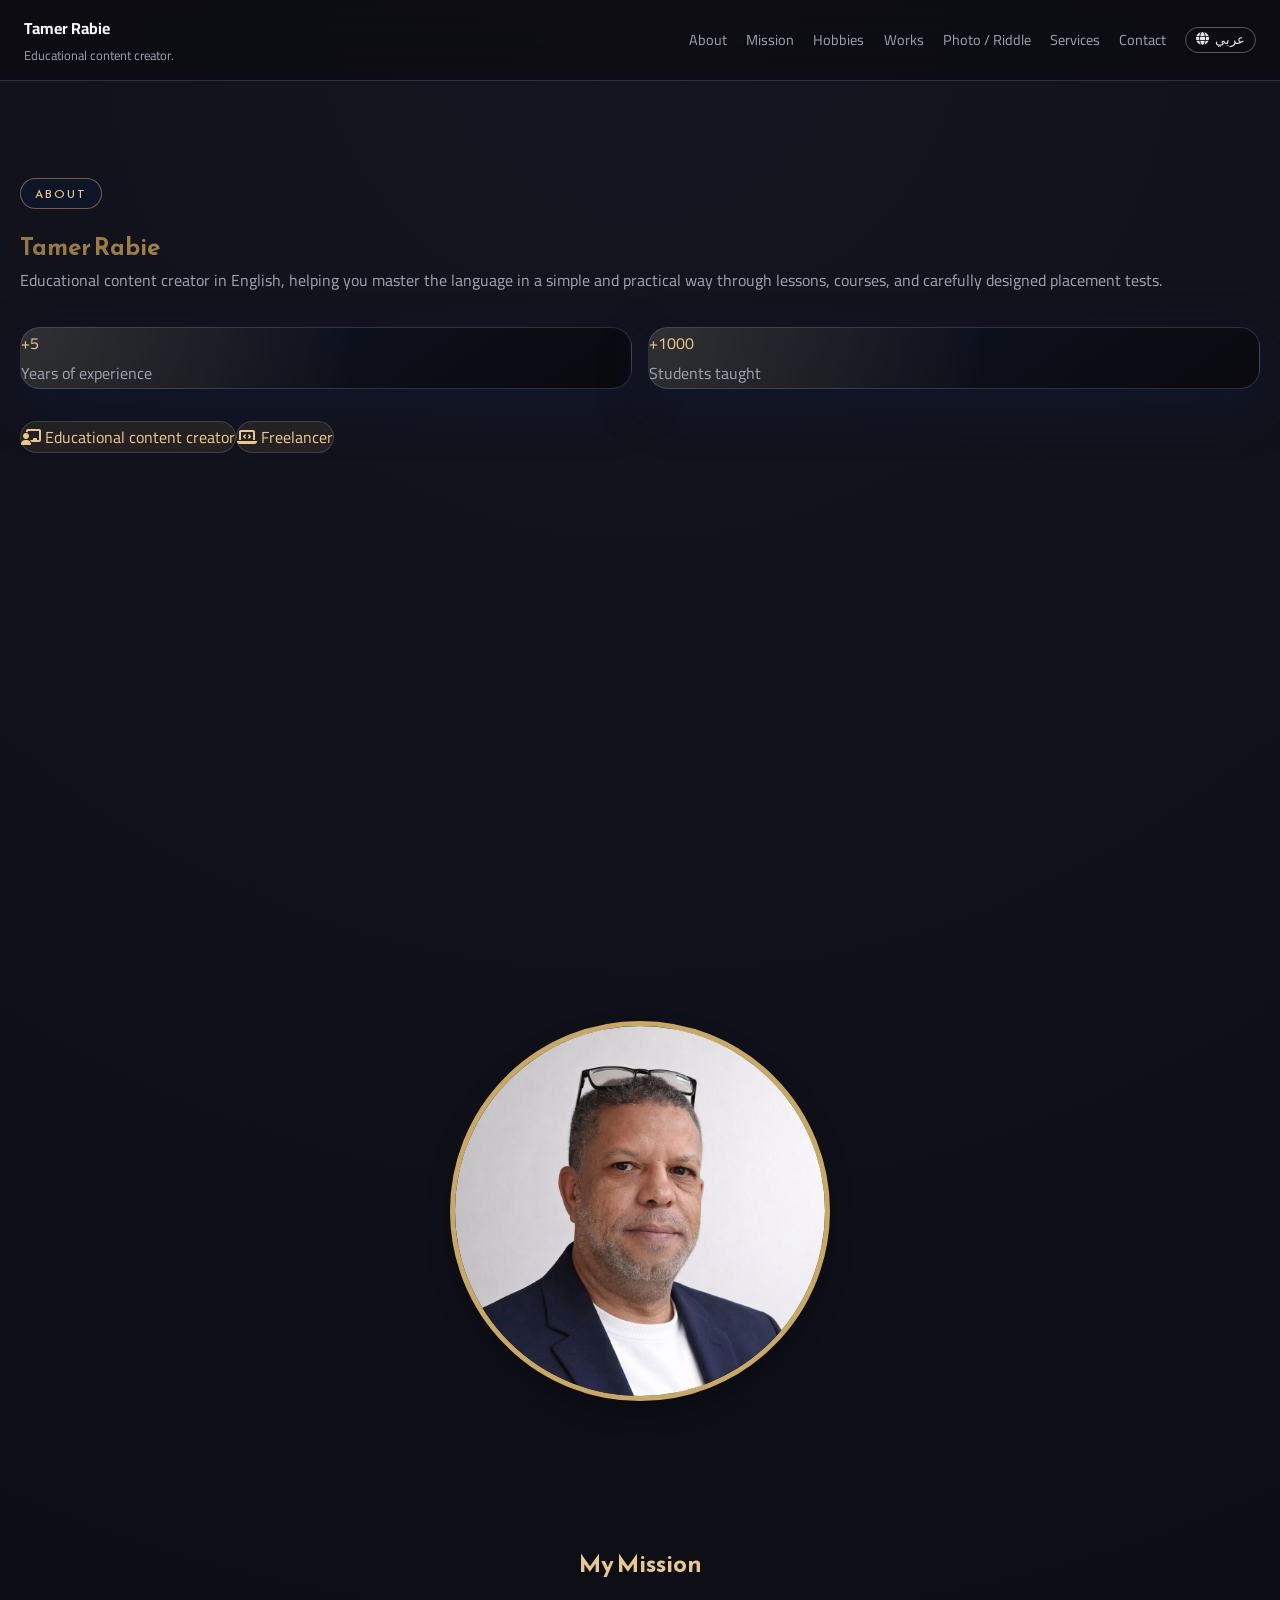
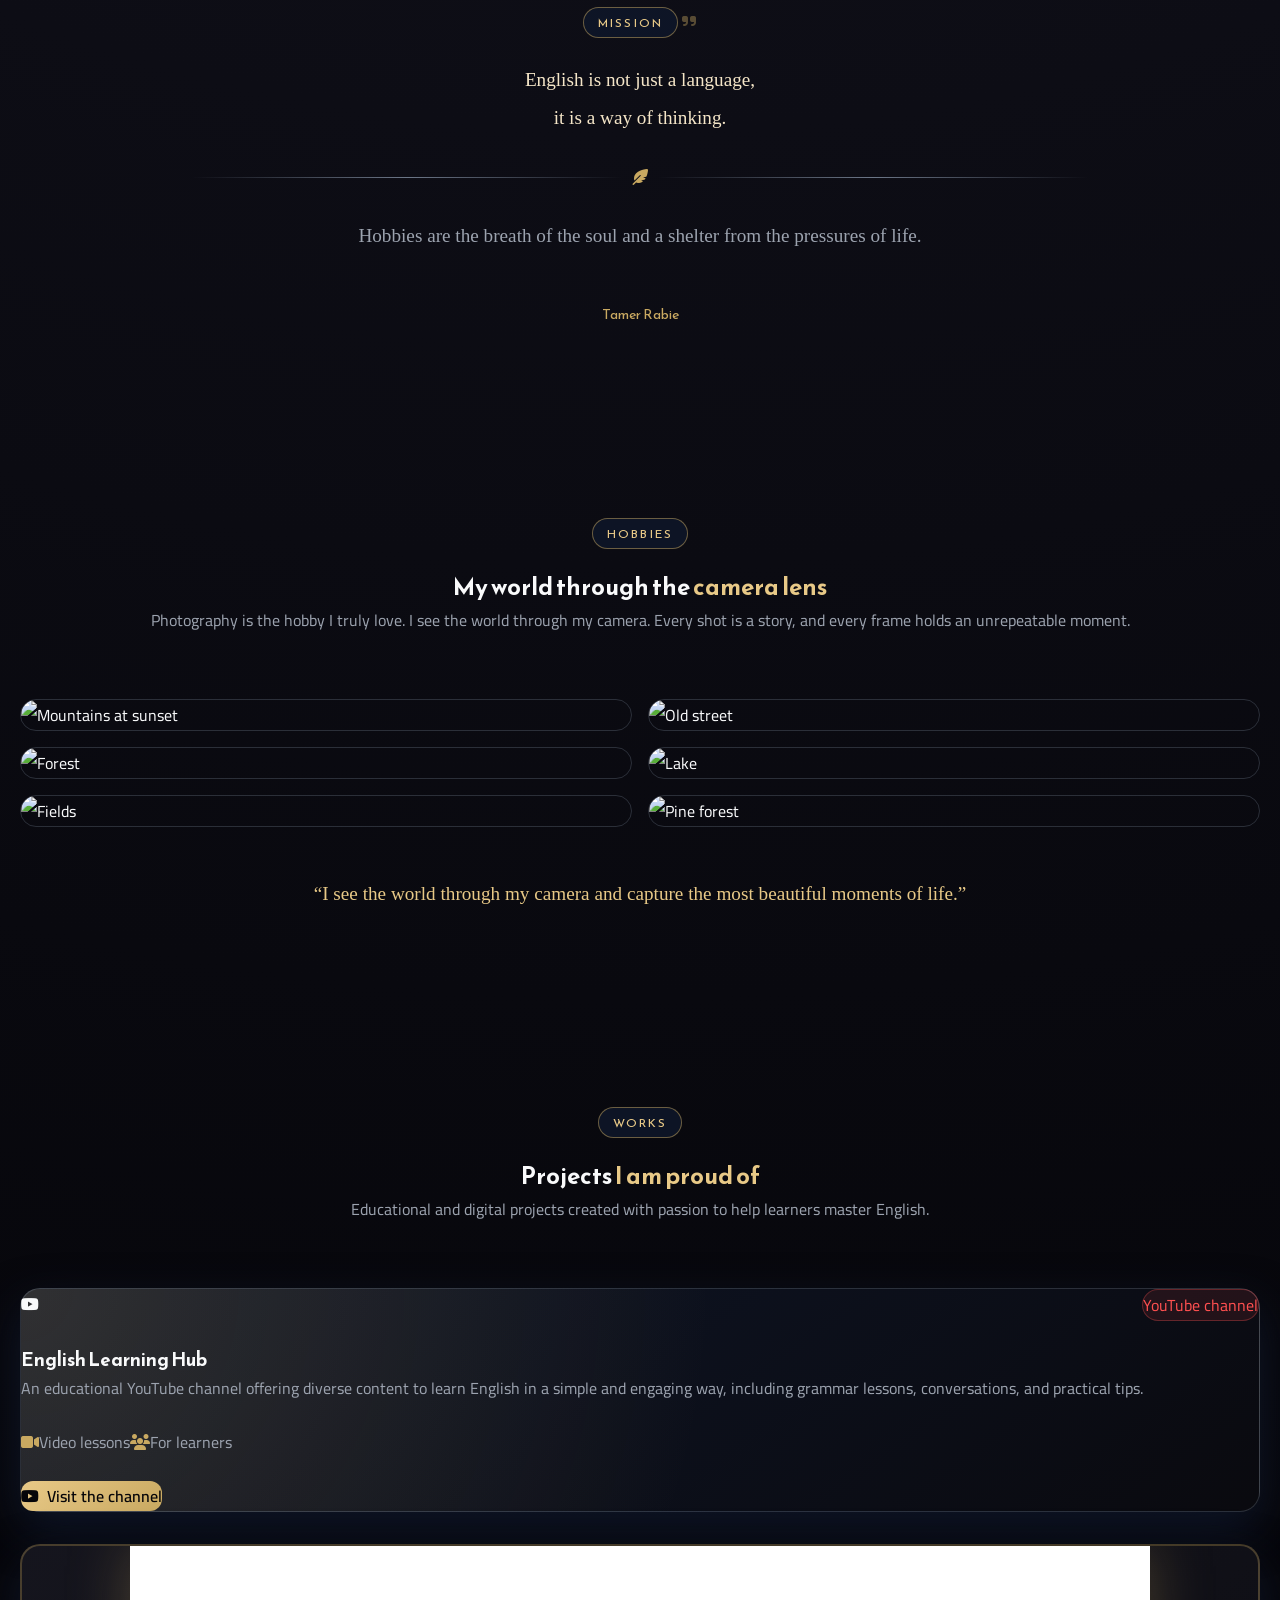
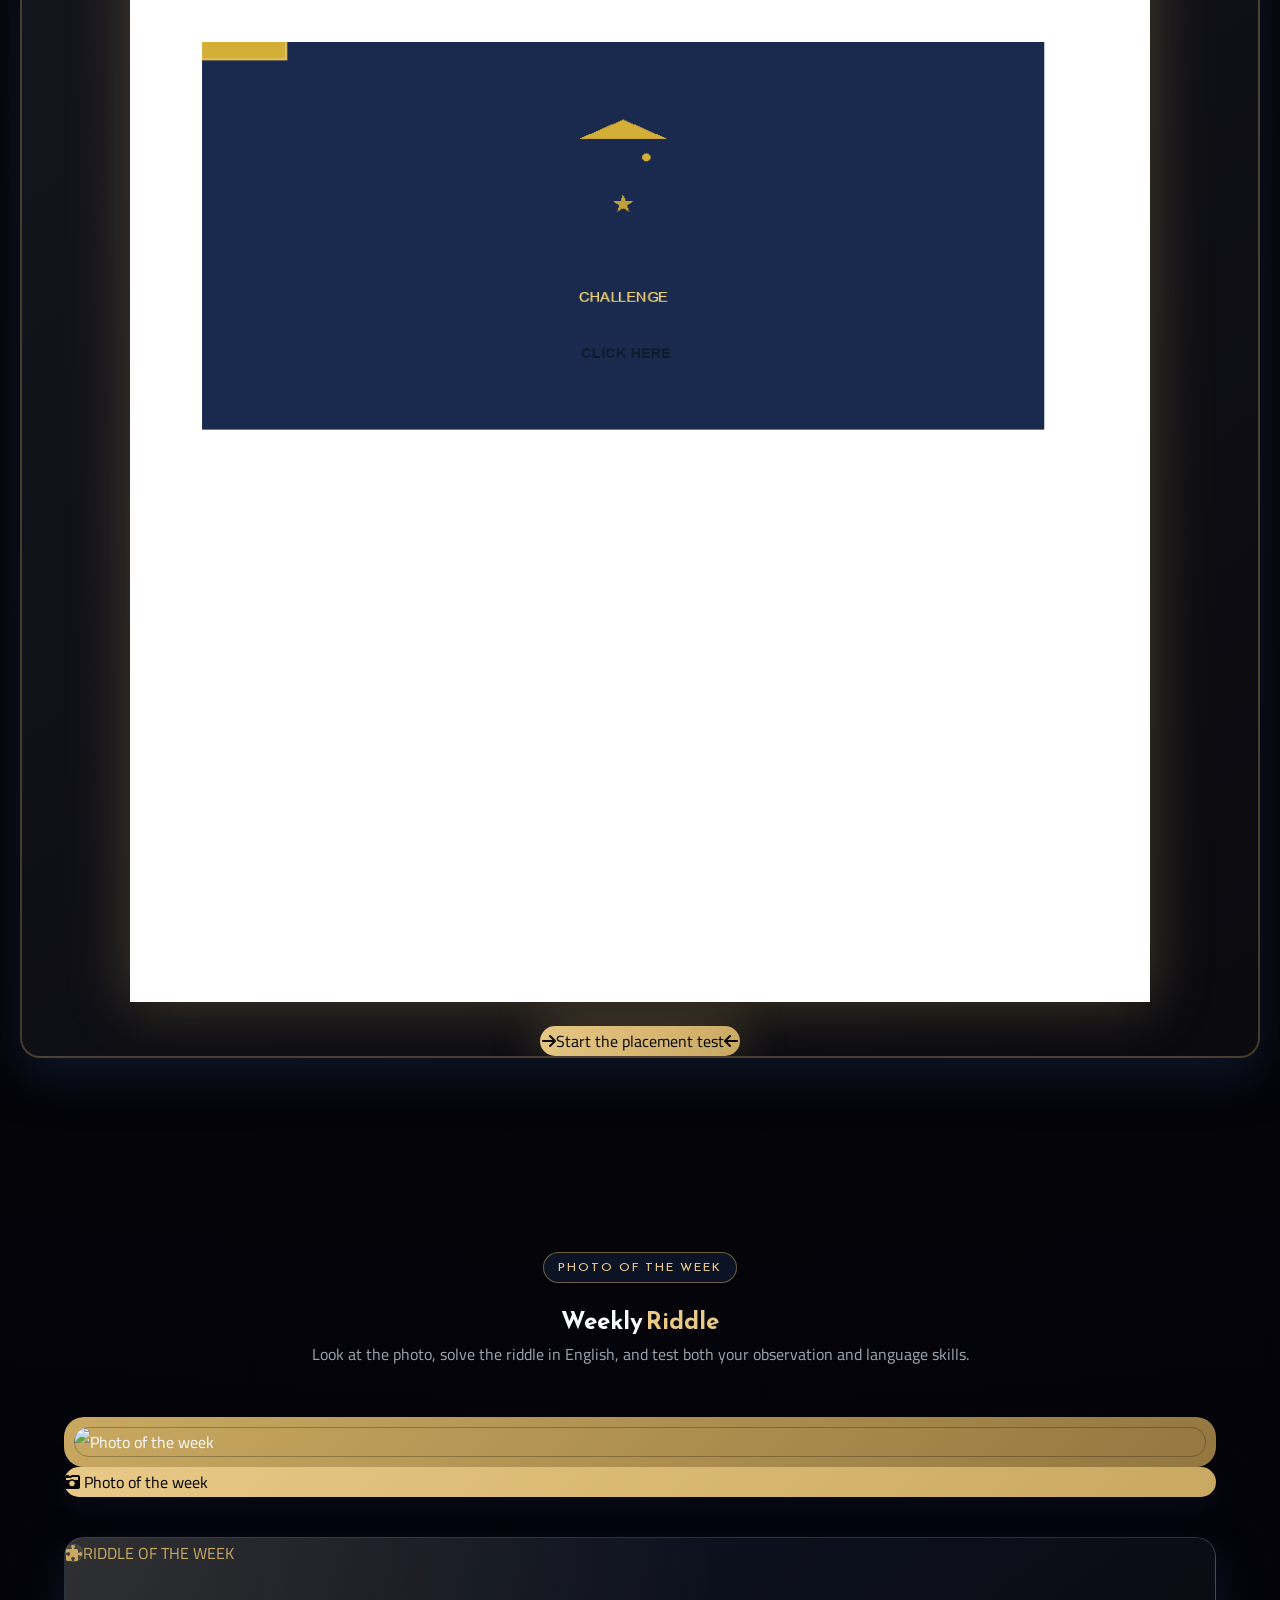
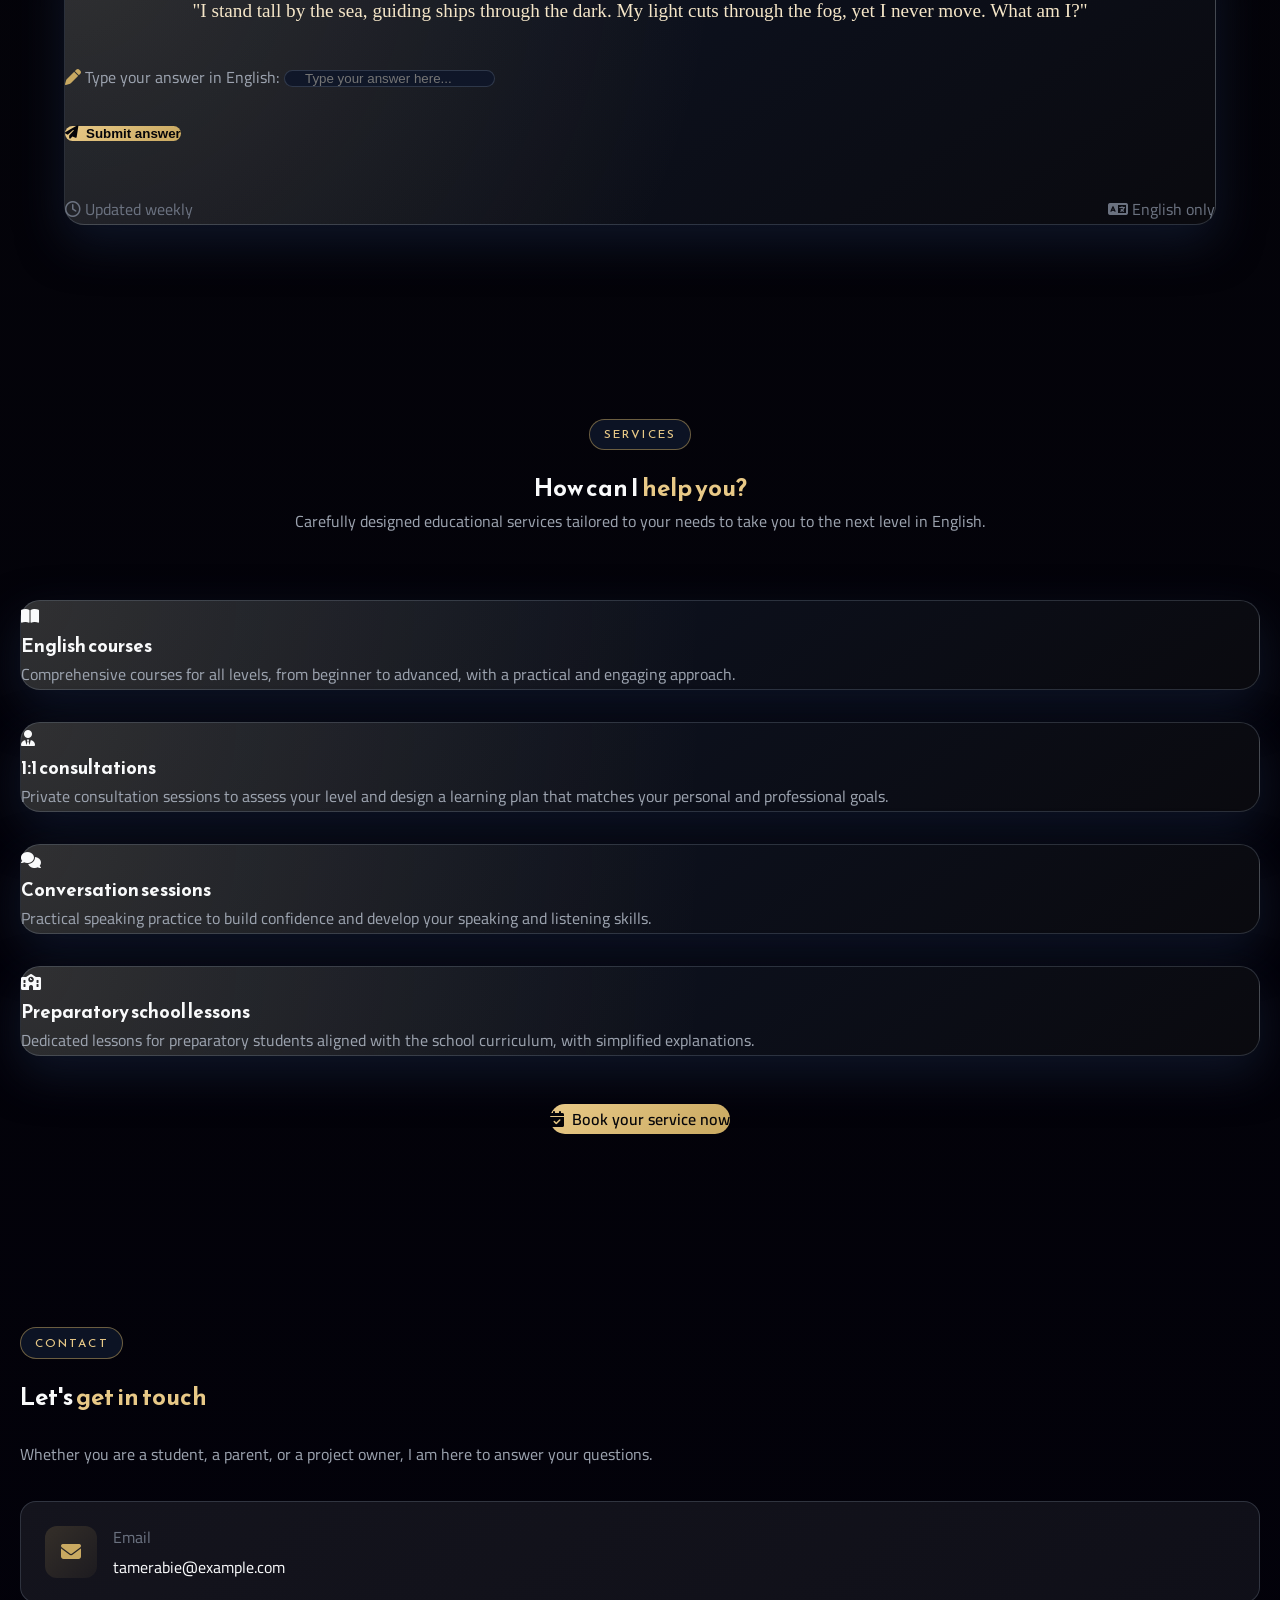
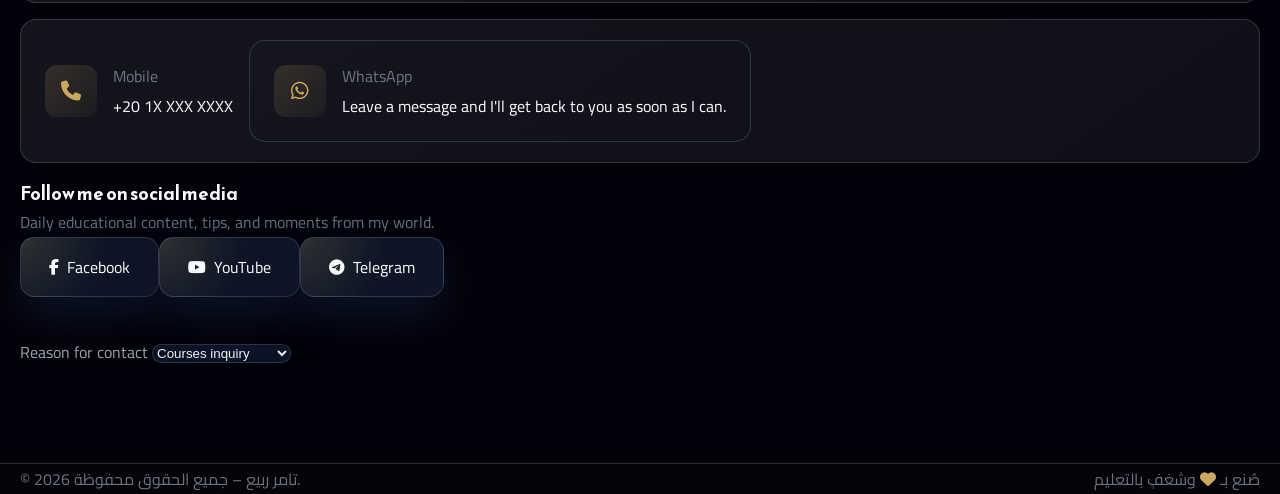
==== index-en.html @ bad3a2bf "Update index-en.html" ====
<!DOCTYPE html>
<html lang="en">
<head>
  <meta charset="UTF-8" />
  <title>Tamer Rabie | Educational Content Creator</title>
  <meta name="viewport" content="width=device-width, initial-scale=1.0" />
  <meta name="description" content="Tamer Rabie – educational content creator in English, offering simplified lessons, courses, and consultations to help you master the language.">
  <link rel="stylesheet" href="https://fonts.googleapis.com/css2?family=Cairo:wght@400;600;700&family=Reem+Kufi:wght@600;700&display=swap">
  <link rel="stylesheet" href="style.css" />
  <link rel="stylesheet" href="https://cdnjs.cloudflare.com/ajax/libs/font-awesome/6.5.1/css/all.min.css" />
</head>
<body>
  <!-- Header -->
  <header class="site-header glass">
    <a href="#home" class="logo-wrap">
      <div>
        <div class="logo-text-main">Tamer Rabie</div>
        <div class="logo-text-sub">Educational content creator.</div>
      </div>
    </a>

    <nav class="desktop-nav">
      <a href="#about" class="nav-link">About</a>
      <a href="#mission" class="nav-link">Mission</a>
      <a href="#hobbies" class="nav-link">Hobbies</a>
      <a href="#works" class="nav-link">Works</a>
      <a href="#photo-day" class="nav-link">Photo / Riddle</a>
      <a href="#services" class="nav-link">Services</a>
      <a href="#contact" class="nav-link">Contact</a>
      <button class="lang-btn" onclick="window.location.href='index.html'">
        <i class="fa-solid fa-globe"></i>
        عربي
      </button>
    </nav>

    <!-- Mobile menu button -->
    <button id="menu-btn" class="hamburger" aria-label="Open menu">
      <i class="fa-solid fa-bars"></i>
    </button>
  </header>

  <!-- Mobile menu (English) -->
  <div id="mobile-menu" class="mobile-menu-backdrop">
    <div class="mobile-menu-header">
      <a href="#home" class="logo-wrap">
        <div>
          <div class="logo-text-main">Tamer Rabie</div>
          <div class="logo-text-sub">Educational content creator.</div>
        </div>
      </a>
      <button id="close-btn" class="hamburger" aria-label="Close menu">
        <i class="fa-solid fa-xmark"></i>
      </button>
    </div>

    <div class="mobile-menu-links">
      <a href="#about" class="mobile-link">About</a>
      <a href="#mission" class="mobile-link">Mission</a>
      <a href="#hobbies" class="mobile-link">Hobbies</a>
      <a href="#works" class="mobile-link">Works</a>
      <a href="#photo-day" class="mobile-link">Photo / Riddle</a>
      <a href="#services" class="mobile-link">Services</a>
      <a href="#contact" class="mobile-link">Contact</a>
      <button class="lang-btn" style="margin-top: 1rem; align-self: flex-start;" onclick="window.location.href='index.html'">
        <i class="fa-solid fa-globe"></i>
        عربي
      </button>
    </div>
  </div>

  <main id="home">
    <!-- ABOUT / HERO -->
    <section id="about" class="py-24 lg:py-32 px-5 lg:px-8 min-h-screen">
      <div class="max-w-7xl mx-auto grid lg:grid-cols-2 gap-16 items-center">
        <div class="reveal">
          <span class="section-label"><span class="font-kufi">About</span></span>
          <h1 class="hero-name mb-5 shimmer-text">
            Tamer Rabie
          </h1>
          <p class="text-lg leading-relaxed mb-8" style="color: var(--ts);">
            Educational content creator in English, helping you master the language in a simple and practical way through lessons, courses, and carefully designed placement tests.
          </p>
          <div class="grid grid-cols-2 gap-4 mb-8">
            <div class="card p-5">
              <div class="text-3xl-bold gold-text stat-num">+5</div>
              <div class="text-sm mt-1" style="color: var(--ts);">Years of experience</div>
            </div>
            <div class="card p-5">
              <div class="text-3xl-bold gold-text stat-num">+1000</div>
              <div class="text-sm mt-1" style="color: var(--ts);">Students taught</div>
            </div>
          </div>
          <div class="flex flex-wrap gap-3">
            <span class="px-4 py-2 rounded-full text-sm-medium" style="background: rgba(201,169,97,0.1); border: 1px solid var(--border); color: var(--gold-light);">
              <i class="fa-solid fa-chalkboard-user ml-1.5"></i> Educational content creator
            </span>
            <span class="px-4 py-2 rounded-full text-sm-medium" style="background: rgba(201,169,97,0.1); border: 1px solid var(--border); color: var(--gold-light);">
              <i class="fa-solid fa-laptop-code ml-1.5"></i> Freelancer
            </span>
          </div>
        </div>
      </div>
    </section>
<div style="text-align: center; margin: 40px auto; max-w: 100%; padding: 0 15px;">
    <img src="profile.jpeg" alt="Profile Image" class="profile-avatar" style="width: 100%; max-width: 380px; height: auto; aspect-ratio: 1 / 1; border-radius: 50%; object-fit: cover; object-position: top center; border: 5px solid var(--gold, #007bff); box-shadow: 0px 12px 24px rgba(0,0,0,0.25); transition: transform 0.3s ease;">
</div>
    

        <!-- MISSION -->
    <section id="mission" class="py-24 lg:py-32 px-5 lg:px-8 relative">
      <div class="max-w-4xl mx-auto text-center">
        <div class="reveal">
          <h2 class="text-3xl md:text-4xl-bold mb-6 gold-text font-kufi">My Mission</h2>
          <span class="section-label"><span class="font-kufi">Mission</span></span>
          <i class="fa-solid fa-quote-right text-5xl mb-8 block" style="color: var(--gold); opacity: 0.4;"></i>
          <blockquote class="hero-verse mb-8">
            English is not just a <span class="gold-text-bold">language</span>,<br>it is a <span class="gold-text-bold">way of thinking</span>.
          </blockquote>
          <div class="divider max-w-md mx-auto mb-8">
            <div class="line"></div>
            <i class="fa-solid fa-feather-pointed" style="color: var(--gold);"></i>
            <div class="line"></div>
          </div>
          <blockquote class="hero-verse" style="color: var(--ts);">
            Hobbies are the <span class="gold-text-bold">breath of the soul</span> and a shelter from the pressures of life.
          </blockquote>
          <div class="mt-12 flex items-center justify-center gap-4">
            <div class="h-px w-12" style="background: linear-gradient(90deg, transparent, var(--gold));"></div>
            <span class="font-kufi" style="font-size: 0.875rem; color: var(--gold);">Tamer Rabie</span>
            <div class="h-px w-12" style="background: linear-gradient(90deg, var(--gold), transparent);"></div>
          </div>
        </div>
      </div>
    </section>

    <!-- HOBBIES -->
    <section id="hobbies" class="py-24 lg:py-32 px-5 lg:px-8">
      <div class="max-w-7xl mx-auto">
        <div class="text-center mb-16 reveal">
          <span class="section-label"><span class="font-kufi">Hobbies</span></span>
          <h2 class="font-kufi text-4xl md:text-5xl-bold mb-5">
            My world through the <span class="gold-text">camera lens</span>
          </h2>
          <p class="max-w-2xl mx-auto text-lg leading-relaxed" style="color: var(--ts);">
            Photography is the hobby I truly love. I see the world through my camera. Every shot is a story, and every frame holds an unrepeatable moment.
          </p>
        </div>
        <div class="grid grid-cols-2 md:grid-cols-3 lg:grid-cols-4 gap-4 reveal">
          <div class="gallery-item aspect-square md:row-span-2 md:aspect-auto">
            <img src="https://images.unsplash.com/photo-1506905925346-21bda4d32df4?q=80&w=800&auto=format&fit=crop" alt="Mountains at sunset" loading="lazy">
            <div class="gallery-caption"><i class="fa-solid fa-mountain-sun ml-2"></i> Mountains at sunset</div>
          </div>
          <div class="gallery-item aspect-square">
            <img src="https://images.unsplash.com/photo-1542038784456-1ea8e935640e?q=80&w=600&auto=format&fit=crop" alt="Old street" loading="lazy">
            <div class="gallery-caption"><i class="fa-solid fa-road ml-2"></i> Streets that tell stories</div>
          </div>
          <div class="gallery-item aspect-square">
            <img src="https://images.unsplash.com/photo-1485470733090-0aae1788d5af?q=80&w=600&auto=format&fit=crop" alt="Forest" loading="lazy">
            <div class="gallery-caption"><i class="fa-solid fa-tree ml-2"></i> Calm of nature</div>
          </div>
          <div class="gallery-item aspect-square md:row-span-2 md:aspect-auto">
            <img src="https://images.unsplash.com/photo-1470770841072-f978cf4d019e?q=80&w=800&auto=format&fit=crop" alt="Lake" loading="lazy">
            <div class="gallery-caption"><i class="fa-solid fa-water ml-2"></i> Reflections of stillness</div>
          </div>
          <div class="gallery-item aspect-square">
            <img src="https://images.unsplash.com/photo-1493246507139-91e8fad9978e?q=80&w=600&auto=format&fit=crop" alt="Fields" loading="lazy">
            <div class="gallery-caption"><i class="fa-solid fa-seedling ml-2"></i> Endless fields</div>
          </div>
          <div class="gallery-item aspect-square">
            <img src="https://images.unsplash.com/photo-1441974231531-c6227db76b6e?q=80&w=600&auto=format&fit=crop" alt="Pine forest" loading="lazy">
            <div class="gallery-caption"><i class="fa-solid fa-tree ml-2"></i> Between the trees</div>
          </div>
        </div>
        <div class="mt-12 text-center reveal">
          <p class="hero-verse" style="color: var(--gold-light);">
            “I see the world through my camera and capture the most beautiful moments of life.”
          </p>
        </div>
      </div>
    </section>

    <!-- WORKS -->
    <section id="works" class="py-24 lg:py-32 px-5 lg:px-8">
      <div class="max-w-7xl mx-auto">
        <div class="text-center mb-16 reveal">
          <span class="section-label"><span class="font-kufi">Works</span></span>
          <h2 class="font-kufi text-4xl md:text-5xl-bold mb-5">
            <span>Projects</span> <span class="gold-text">I am proud of</span>
          </h2>
          <p class="max-w-2xl mx-auto text-lg leading-relaxed" style="color: var(--ts);">
            Educational and digital projects created with passion to help learners master English.
          </p>
        </div>

        <div class="grid md:grid-cols-2 gap-8">
          <!-- YouTube Channel -->
          <div class="card p-8 reveal">
            <div class="flex items-start justify-between mb-6">
              <div class="service-icon"><i class="fa-brands fa-youtube"></i></div>
              <span class="px-3 py-1 rounded-full text-xs-medium" style="background: rgba(255,80,80,0.1); color: #ff5050; border: 1px solid rgba(255,80,80,0.3);">
                YouTube channel
              </span>
            </div>
            <h3 class="font-kufi text-2xl-bold mb-3">English Learning Hub</h3>
            <p class="leading-relaxed mb-6" style="color: var(--ts);">
              An educational YouTube channel offering diverse content to learn English in a simple and engaging way, including grammar lessons, conversations, and practical tips.
            </p>
            <div class="flex items-center gap-3 mb-6 text-sm">
              <span class="flex items-center gap-1.5" style="color: var(--ts);"><i class="fa-solid fa-video" style="color: var(--gold);"></i> Video lessons</span>
              <span class="flex items-center gap-1.5" style="color: var(--ts);"><i class="fa-solid fa-users" style="color: var(--gold);"></i> For learners</span>
            </div>
            <a href="https://youtube.com/@englishhub-f1z?si=EWb90fKYBeJi-S7H" target="_blank" rel="noopener" class="btn-gold px-6 py-3 rounded-lg w-full justify-center">
              <i class="fa-brands fa-youtube"></i> Visit the channel
            </a>
          </div>

          <!-- Challenge / Test -->
          <div class="card p-8 lg:p-10 reveal" style="border: 2px solid rgba(201, 169, 97, 0.3); background: linear-gradient(145deg, rgba(22,22,31,0.95), rgba(10,10,15,0.98)); position: relative; overflow: hidden;">
            <div class="absolute -top-20 -right-20 w-64 h-64 rounded-full" style="background: radial-gradient(circle, rgba(201,169,97,0.06), transparent 70%);"></div>
            <div class="absolute -bottom-20 -left-20 w-64 h-64 rounded-full" style="background: radial-gradient(circle, rgba(201,169,97,0.04), transparent 70%);"></div>
            <div class="relative z-10 text-center">
              <div class="flex justify-center mb-6">
                <img src="EnglishLH.svg" alt="English Learning Hub Challenge" class="w-full max-w-md h-auto" style="filter: drop-shadow(0 0 30px rgba(201,169,97,0.3)); display: block;">
              </div>
              <div class="mt-6">
                <a href="https://tamerrabie8-cmyk.github.io/Professional-placement-test/" target="_blank" rel="noopener"
                   class="inline-flex items-center justify-center gap-3 px-10 py-4 rounded-full text-lg-bold gold-bg transition-all duration-300 shadow-2xl hover:scale-105"
                   style="color: var(--bg-primary); box-shadow: 0 0 50px rgba(201,169,97,0.4); min-width: 200px;">
                  <i class="fa-solid fa-arrow-right"></i>
                  <span>Start the placement test</span>
                  <i class="fa-solid fa-arrow-left"></i>
                </a>
              </div>
            </div>
          </div>

        </div>
      </div>
    </section>

    <!-- PHOTO / RIDDLE -->
    <section id="photo-day" class="py-24 lg:py-32 px-5 lg:px-8">
      <div class="max-w-6xl mx-auto">
        <div class="text-center mb-12 reveal">
          <span class="section-label"><span class="font-kufi">Photo of the week</span></span>
          <h2 class="font-kufi text-4xl md:text-5xl-bold mb-5">
            Weekly <span class="gold-text">Riddle</span>
          </h2>
          <p class="max-w-2xl mx-auto text-lg leading-relaxed" style="color: var(--ts);">
            Look at the photo, solve the riddle in English, and test both your observation and language skills.
          </p>
        </div>
        <div class="grid lg:grid-cols-2 gap-10 items-center reveal">
          <div class="relative">
            <div class="photo-frame">
              <img id="puzzle-image" src="https://images.unsplash.com/photo-1473507539-13eb9b7e8c2e?q=80&w=900&auto=format&fit=crop" alt="Photo of the week" class="w-full h-[400px] lg:h-[480px] object-cover rounded-xl">
            </div>
            <div class="absolute -top-4 -right-4 px-4 py-2 rounded-full gold-bg text-sm-bold shadow-lg" style="color: var(--bg-primary);">
              <i class="fa-solid fa-camera-retro ml-1.5"></i> Photo of the week
            </div>
          </div>
          <div class="card p-8 lg:p-10">
            <div class="flex items-center gap-3 mb-6">
              <div class="w-10 h-10 rounded-lg flex items-center justify-center" style="background: rgba(201,169,97,0.15); border: 1px solid var(--border);">
                <i class="fa-solid fa-puzzle-piece" style="color: var(--gold);"></i>
              </div>
              <span class="text-sm-medium tracking-wider" style="color: var(--gold);">RIDDLE OF THE WEEK</span>
            </div>
            <blockquote class="hero-verse italic mb-8" id="riddle-text-en">
              "I stand tall by the sea, guiding ships through the dark. My light cuts through the fog, yet I never move. What am I?"
            </blockquote>
            <div class="mb-6">
              <label class="block text-sm-medium mb-3" style="color: var(--ts);">
                <i class="fa-solid fa-pen ml-1.5" style="color: var(--gold);"></i>
                Type your answer in English:
              </label>
              <input id="puzzle-answer-en" type="text" placeholder="Type your answer here..." class="puzzle-input w-full px-5 py-3.5 rounded-xl-medium" dir="ltr">
            </div>
            <button id="submit-answer-en" class="btn-gold px-6 py-3 rounded-lg w-full justify-center mb-4">
              <i class="fa-solid fa-paper-plane"></i> Submit answer
            </button>
            <div id="feedback-en" class="text-sm text-center" style="min-height: 24px;"></div>
            <div class="mt-6 pt-6 border-t flex items-center justify-between text-xs" style="border-color: var(--border); color: var(--tm);">
              <span><i class="fa-regular fa-clock ml-1"></i> Updated weekly</span>
              <span><i class="fa-solid fa-language ml-1"></i> English only</span>
            </div>
          </div>
        </div>
      </div>
    </section>

    <!-- SERVICES -->
    <section id="services" class="py-24 lg:py-32 px-5 lg:px-8">
      <div class="max-w-7xl mx-auto">
        <div class="text-center mb-16 reveal">
          <span class="section-label"><span class="font-kufi">Services</span></span>
          <h2 class="font-kufi text-4xl md:text-5xl-bold mb-5">
            How can I <span class="gold-text">help you?</span>
          </h2>
          <p class="max-w-2xl mx-auto text-lg leading-relaxed" style="color: var(--ts);">
            Carefully designed educational services tailored to your needs to take you to the next level in English.
          </p>
        </div>

        <div class="grid md:grid-cols-2 lg:grid-cols-4 gap-8 reveal">
          <div class="card p-6">
            <div class="service-icon mb-4"><i class="fa-solid fa-book-open"></i></div>
            <h3 class="font-kufi text-xl-bold mb-3">English courses</h3>
            <p style="color: var(--ts);">Comprehensive courses for all levels, from beginner to advanced, with a practical and engaging approach.</p>
          </div>
          <div class="card p-6">
            <div class="service-icon mb-4"><i class="fa-solid fa-user-tie"></i></div>
            <h3 class="font-kufi text-xl-bold mb-3">1:1 consultations</h3>
            <p style="color: var(--ts);">Private consultation sessions to assess your level and design a learning plan that matches your personal and professional goals.</p>
          </div>
          <div class="card p-6">
            <div "service-icon mb-4"><i class="fa-solid fa-comments"></i></div>
            <h3 class="font-kufi text-xl-bold mb-3">Conversation sessions</h3>
            <p style="color: var(--ts);">Practical speaking practice to build confidence and develop your speaking and listening skills.</p>
          </div>
          <div class="card p-6">
            <div class="service-icon mb-4"><i class="fa-solid fa-school"></i></div>
            <h3 class="font-kufi text-xl-bold mb-3">Preparatory school lessons</h3>
            <p style="color: var(--ts);">Dedicated lessons for preparatory students aligned with the school curriculum, with simplified explanations.</p>
          </div>
        </div>

        <div class="text-center mt-12 reveal">
          <a href="#contact" class="btn-gold px-10 py-3.5 rounded-full">
            <i class="fa-solid fa-calendar-check"></i> Book your service now
          </a>
        </div>
      </div>
    </section>

    <!-- CONTACT -->
    <section id="contact" class="py-24 lg:py-32 px-5 lg:px-8">
      <div class="max-w-7xl mx-auto">
        <div class="grid lg:grid-cols-2 gap-16 items-start">
          <div class="reveal">
            <span class="section-label"><span class="font-kufi">Contact</span></span>
            <h2 class="font-kufi text-4xl md:text-5xl-bold mb-6">
              Let's <span class="gold-text">get in touch</span>
            </h2>
            <p class="text-lg leading-relaxed mb-8" style="color: var(--ts);">
              Whether you are a student, a parent, or a project owner, I am here to answer your questions.
            </p>

            <div class="flex flex-col gap-4 mb-10">
              <div class="contact-pill">
                <div class="icon-box"><i class="fa-solid fa-envelope"></i></div>
                <div>
                  <div class="text-sm" style="color: var(--tm);">Email</div>
                  <div class="text-base-medium" style="color: var(--tp);">tamerabie@example.com</div>
                </div>
              </div>
              <div class="contact-pill">
                <div class="icon-box"><i class="fa-solid fa-phone"></i></div>
                <div>
                  <div class="text-sm" style="color: var(--tm);">Mobile</div>
                  <div class="text-base-medium" style="color: var(--tp);">+20 1X XXX XXXX</div>
              </div>
              <div class="contact-pill">
                <div class="icon-box"><i class="fa-brands fa-whatsapp"></i></div>
                <div>
                  <div class="text-sm" style="color: var(--tm);">WhatsApp</div>
                  <div class="text-base-medium" style="color: var(--tp);">Leave a message and I'll get back to you as soon as I can.</div>
                </div>
              </div>
            </div>

            <div class="reveal">
              <h3 class="font-kufi text-2xl-bold mb-4">Follow me on social media</h3>
              <p class="text-sm mb-4" style="color: var(--tm);">Daily educational content, tips, and moments from my world.</p>
              <div class="flex flex-wrap items-center gap-3">
                <a href="#" class="btn-outline px-4 py-2 rounded-full text-sm"><i class="fa-brands fa-facebook-f"></i> Facebook</a>
                <a href="#" class="btn-outline px-4 py-2 rounded-full text-sm"><i class="fa-brands fa-youtube"></i> YouTube</a>
                <a href="#" class="btn-outline px-4 py-2 rounded-full text-sm"><i class="fa-brands fa-telegram"></i> Telegram</a>
              </div>
            </div>
          </div>
                <div class="mb-4">
                  <label class="block text-sm mb-2" style="color: var(--ts);">Reason for contact</label>
                  <select name="reason" class="w-full px-4 py-3 rounded-lg" style="background: rgba(15,23,42,0.9); border: 1px solid var(--border); color: var(--tp);">
                    <option value="Courses inquiry">Courses inquiry</option>
                    <option value="Placement test">Placement test</option>
                    <option value="Private consultation">Private consultation</option>
                    <option value="Other">Other</option>
                  </select>
                  
  </main>

  <button class="back-to-top" id="backToTop" aria-label="العودة للأعلى">
    <i class="fa-solid fa-arrow-up"></i>
  </button>

  <footer class="py-6 px-5" style="border-top: 1px solid var(--border); background: rgba(5,5,9,0.95);">
    <div class="max-w-7xl mx-auto flex flex-wrap items-center justify-between gap-3 text-xs" style="color: var(--tm);">
      <span>© <span id="year-span"></span> تامر ربيع – جميع الحقوق محفوظة.</span>
      <span>صُنع بـ <i class="fa-solid fa-heart" style="color: var(--gold);"></i> وشغفٍ بالتعليم</span>
    </div>
  </footer>

  <script src="script.js"></script>
</body>
</html>
---- style.css ----
:root {
  --bg-primary: #050509;
  --bg-secondary: #101019;
  --bg-elevated: #151520;
  --gold: #c9a961;
  --gold-light: #e8c987;
  --gold-dark: #947740;
  --cream: #f5e6c8;
  --tp: #f9fafb;
  --ts: #9ca3af;
  --tm: #6b7280;
  --border: rgba(148,163,184,0.24);
  --border-h: rgba(249,250,251,0.6);
  --shadow-soft: 0 18px 45px rgba(15,23,42,0.9);
}

* {
  box-sizing: border-box;
  margin: 0;
  padding: 0;
}

html {
  scroll-behavior: smooth;
}

body {
  font-family: "Cairo", system-ui, -apple-system, BlinkMacSystemFont, "Segoe UI", sans-serif;
  background: radial-gradient(circle at top, #151521 0, #050509 50%, #02010a 100%);
  color: var(--tp);
  min-height: 100vh;
}

/* Typography helpers */

.hero-name,
.font-kufi {
  font-family: "Reem Kufi", "Cairo", sans-serif;
}

.hero-verse {
  font-family: "Amiri", serif;
  font-size: 1.2rem;
  color: var(--cream);
  line-height: 2;
  text-align: center;
}

a {
  text-decoration: none;
  color: inherit;
}

/* Layout utilities */

.max-w-7xl { max-width: 80rem; margin-inline: auto; }
.max-w-6xl { max-width: 72rem; margin-inline: auto; }
.max-w-5xl { max-width: 64rem; margin-inline: auto; }
.max-w-4xl { max-width: 56rem; margin-inline: auto; }
.max-w-3xl { max-width: 48rem; margin-inline: auto; }

.px-5 { padding-inline: 1.25rem; }
.px-8 { padding-inline: 2rem; }
.py-24 { padding-block: 6rem; }
.py-32 { padding-block: 8rem; }

.mt-12 { margin-top: 3rem; }
.mb-16 { margin-bottom: 4rem; }
.mb-12 { margin-bottom: 3rem; }
.mb-10 { margin-bottom: 2.5rem; }
.mb-8 { margin-bottom: 2rem; }
.mb-6 { margin-bottom: 1.5rem; }
.mt-2 { margin-top: .5rem; }
.mt-6 { margin-top: 1.5rem; }

.gap-4 { gap: 1rem; }
.gap-8 { gap: 2rem; }
.gap-10 { gap: 2.5rem; }
.gap-16 { gap: 4rem; }

.text-center { text-align: center; }

.rounded-lg { border-radius: .75rem; }
.rounded-xl { border-radius: 1rem; }
.rounded-2xl { border-radius: 1.5rem; }
.rounded-full { border-radius: 9999px; }

.flex { display: flex; }
.inline-flex { display: inline-flex; }
.items-center { align-items: center; }
.items-start { align-items: flex-start; }
.justify-center { justify-content: center; }
.justify-between { justify-content: space-between; }
.flex-wrap { flex-wrap: wrap; }
.flex-col { flex-direction: column; }

.grid { display: grid; }
.grid-cols-2 { grid-template-columns: repeat(2, minmax(0,1fr)); }
.grid-cols-3 { grid-template-columns: repeat(3, minmax(0,1fr)); }
.grid-cols-4 { grid-template-columns: repeat(4, minmax(0,1fr)); }

.min-h-screen { min-height: 100vh; }

.shadow-lg { box-shadow: 0 10px 30px rgba(15,23,42,0.5); }
.shadow-2xl { box-shadow: 0 18px 45px rgba(15,23,42,0.9); }

.gold-bg {
  background: linear-gradient(135deg, var(--gold-light), var(--gold));
}
.gold-text { color: var(--gold-light); }

/* Cards & buttons */

.card {
  background: radial-gradient(circle at top left, rgba(201,169,97,0.18), transparent 55%),
              linear-gradient(145deg, rgba(15,23,42,0.96), rgba(10,10,15,0.98));
  border-radius: 1.25rem;
  border: 1px solid var(--border);
  box-shadow: var(--shadow-soft);
}

.btn-gold {
  display: inline-flex;
  align-items: center;
  justify-content: center;
  gap: .5rem;
  background: linear-gradient(135deg, var(--gold-light), var(--gold));
  color: #050509;
  font-weight: 600;
  border: none;
  cursor: pointer;
  box-shadow: 0 16px 40px -20px rgba(201,169,97,0.9);
  transition: transform .2s ease, box-shadow .2s ease, background .2s ease;
}
.btn-gold:hover {
  transform: translateY(-1px);
  box-shadow: 0 24px 60px -25px rgba(201,169,97,1);
}

.btn-outline {
  display: inline-flex;
  align-items: center;
  justify-content: center;
  gap: .5rem;
  border-radius: .9rem;
  padding-inline: 1.75rem;
  padding-block: .9rem;
  border: 1px solid var(--border);
  color: var(--tp);
  background: radial-gradient(circle at top left, rgba(201,169,97,0.18), transparent 55%),
              rgba(15,23,42,0.92);
  box-shadow: 0 18px 45px rgba(15,23,42,0.9);
  transition: all .2s ease;
}
.btn-outline:hover {
  border-color: var(--border-h);
  color: var(--gold-light);
  box-shadow: 0 24px 60px rgba(15,23,42,0.95);
}

/* Section label */

.section-label {
  display: inline-flex;
  align-items: center;
  gap: .5rem;
  padding: .35rem .85rem;
  border-radius: 9999px;
  border: 1px solid rgba(201,169,97,0.5);
  background: rgba(15,23,42,0.85);
  color: var(--gold-light);
  font-size: .75rem;
  letter-spacing: .18em;
  text-transform: uppercase;
  margin-bottom: 1.25rem;
}

/* Divider */

.divider {
  display: flex;
  align-items: center;
  gap: .6rem;
}
.divider .line {
  flex: 1;
  height: 1px;
  background: linear-gradient(90deg, transparent, rgba(148,163,184,0.7), transparent);
}

/* Navbar */

.site-header {
  position: sticky;
  top: 0;
  z-index: 50;
  display: flex;
  align-items: center;
  justify-content: space-between;
  padding: 0.8rem 1.5rem;
}

.glass {
  background: rgba(10,10,15,0.7);
  backdrop-filter: blur(20px);
  border-bottom: 1px solid var(--border);
}

.logo-wrap {
  display: flex;
  align-items: center;
  gap: 0.6rem;
  text-decoration: none;
  color: inherit;
}

.logo-text-main {
  font-weight: 700;
  font-size: 1rem;
}

.logo-text-sub {
  font-size: 0.8rem;
  color: #9ca3af;
}

.desktop-nav {
  display: flex;
  align-items: center;
  gap: 1.2rem;
}

.nav-link {
  position: relative;
  color: var(--ts);
  font-size: 0.9rem;
  transition: color .2s ease;
}
.nav-link::after {
  content: '';
  position: absolute;
  bottom: -6px;
  right: 0;
  width: 0;
  height: 2px;
  background: linear-gradient(90deg, var(--gold), var(--gold-light));
  transition: width .2s ease;
}
.nav-link:hover,
.nav-link:focus-visible,
.nav-link.active {
  color: var(--gold-light);
}
.nav-link:hover::after,
.nav-link.active::after {
  width: 100%;
}

.lang-btn {
  border: 1px solid rgba(148, 163, 184, 0.5);
  background: transparent;
  color: #e5e7eb;
  padding: 0.3rem 0.6rem;
  border-radius: 999px;
  font-size: 0.8rem;
  cursor: pointer;
  display: inline-flex;
  align-items: center;
  gap: 0.4rem;
}

/* Hamburger */

.hamburger {
  display: none;
  border: none;
  background: transparent;
  color: #e5e7eb;
  font-size: 1.2rem;
  cursor: pointer;
}

/* Mobile menu overlay */

.mobile-menu-backdrop {
  position: fixed;
  inset: 0;
  background: radial-gradient(circle at top, rgba(15,23,42,0.95), rgba(15,23,42,0.98));
  z-index: 40;
  display: none;
  flex-direction: column;
  padding: 1.8rem 1.4rem;
}

.mobile-menu-backdrop.open {
  display: flex;
}

.mobile-menu-header {
  display: flex;
  align-items: center;
  justify-content: space-between;
  margin-bottom: 1.8rem;
}

.mobile-menu-links {
  display: flex;
  flex-direction: column;
  gap: 1rem;
  font-size: 1rem;
}

.mobile-link {
  text-decoration: none;
  color: #e5e7eb;
}
.mobile-link:hover {
  color: #38bdf8;
}

/* Reveal animation */

.reveal {
  opacity: 0;
  transform: translateY(20px);
  transition: opacity .6s ease, transform .6s ease;
}
.reveal.active {
  opacity: 1;
  transform: translateY(0);
}

/* Puzzle input */

.puzzle-input {
  background: rgba(15,23,42,0.9);
  border-radius: 1rem;
  border: 1px solid var(--border);
  color: var(--tp);
  transition: all .3s ease;
}
.puzzle-input:focus {
  outline: none;
  border-color: var(--gold);
  box-shadow: 0 0 0 3px rgba(201,169,97,0.15);
}

/* Back to top */

.back-to-top {
  position: fixed;
  bottom: 2rem;
  left: 2rem;
  width: 46px;
  height: 46px;
  border-radius: 999px;
  border: none;
  background: rgba(15,23,42,0.95);
  color: var(--gold-light);
  display: flex;
  align-items: center;
  justify-content: center;
  box-shadow: 0 12px 40px rgba(0,0,0,0.6);
  cursor: pointer;
  opacity: 0;
  visibility: hidden;
  transition: opacity .3s ease, transform .2s ease, visibility .3s ease;
  z-index: 999;
}
.back-to-top.visible {
  opacity: 1;
  visibility: visible;
}
.back-to-top:hover {
  transform: translateY(-3px);
}

/* Photo frame */

.photo-frame {
  position: relative;
  padding: 10px;
  background: linear-gradient(135deg, var(--gold) 0%, var(--gold-dark) 100%);
  border-radius: 1.25rem;
}
.photo-frame::before {
  content: '';
  position: absolute;
  inset: 10px;
  border: 1px solid rgba(0,0,0,0.25);
  border-radius: .9rem;
  pointer-events: none;
  z-index: 2;
}

/* Shimmer text */

@keyframes shimmer {
  0% { background-position: -200% center; }
  100% { background-position: 200% center; }
}
.shimmer-text {
  background: linear-gradient(90deg, var(--gold-dark) 0%, var(--gold-light) 50%, var(--gold-dark) 100%);
  background-size: 200% auto;
  -webkit-background-clip: text;
  background-clip: text;
  -webkit-text-fill-color: transparent;
  animation: shimmer 6s linear infinite;
}

/* Toast */

.toast {
  position: fixed;
  bottom: 2rem;
  right: 2rem;
  background: linear-gradient(135deg, var(--gold), var(--gold-dark));
  color: var(--bg-primary);
  padding: 1rem 1.75rem;
  border-radius: .75rem;
  font-weight: 700;
  transform: translateY(150%);
  transition: transform .4s cubic-bezier(0.4,0,0.2,1);
  z-index: 1000;
  box-shadow: 0 15px 35px -5px rgba(201,169,97,0.5);
  display: flex;
  align-items: center;
  gap: .75rem;
}
.toast.show {
  transform: translateY(0);
}

/* Gallery */

.gallery-item {
  position: relative;
  overflow: hidden;
  border-radius: 1rem;
  border: 1px solid var(--border);
  transition: all .4s ease;
}
.gallery-item img {
  transition: transform .6s ease;
  width: 100%;
  height: 100%;
  object-fit: cover;
}
.gallery-item:hover img {
  transform: scale(1.08);
}
.gallery-item::after {
  content: '';
  position: absolute;
  inset: 0;
  background: linear-gradient(180deg, transparent 50%, rgba(10,10,15,0.85) 100%);
  opacity: 0;
  transition: opacity .4s ease;
}
.gallery-item:hover::after {
  opacity: 1;
}
.gallery-item:hover {
  border-color: var(--border-h);
  transform: translateY(-4px);
}
.gallery-caption {
  position: absolute;
  bottom: 1rem;
  right: 1rem;
  left: 1rem;
  color: var(--cream);
  font-size: .875rem;
  opacity: 0;
  transform: translateY(10px);
  transition: all .4s ease;
  z-index: 3;
}
.gallery-item:hover .gallery-caption {
  opacity: 1;
  transform: translateY(0);
}

/* Contact pill */

.contact-pill {
  display: flex;
  align-items: center;
  gap: 1rem;
  padding: 1.25rem 1.5rem;
  border-radius: 1rem;
  background: linear-gradient(145deg, rgba(22,22,31,0.9), rgba(17,17,26,0.9));
  border: 1px solid var(--border);
  transition: all .3s ease;
}
.contact-pill:hover {
  border-color: var(--border-h);
  transform: translateX(-6px);
  box-shadow: 0 15px 30px -10px rgba(201,169,97,0.2);
}
.contact-pill .icon-box {
  width: 52px;
  height: 52px;
  border-radius: .75rem;
  display: flex;
  align-items: center;
  justify-content: center;
  background: linear-gradient(135deg, rgba(201,169,97,0.18), rgba(201,169,97,0.05));
  color: var(--gold);
  font-size: 1.25rem;
  flex-shrink: 0;
}

/* Responsive */

@media (max-width: 768px) {
  section { padding-top: 2rem !important; padding-bottom: 2rem !important; }
  .card { padding: 1.25rem !important; }
  .hero-name { font-size: clamp(2.5rem, 10vw, 3.5rem) !important; }
  .hero-verse { font-size: 1rem !important; line-height: 1.8 !important; }
  .text-4xl { font-size: 2rem !important; }
  .text-5xl { font-size: 2.2rem !important; }
  .shimmer-text { font-size: 1rem !important; }

  .grid {
    gap: 1rem !important;
    grid-template-columns: 1fr !important;
  }

  .profile-img { height: 240px !important; }
  .gallery-item { aspect-ratio: 1/1 !important; }
  .gallery-item img { height: 100% !important; }
  .contact-pill { padding: .75rem 1rem !important; }
  .mb-16 { margin-bottom: 1.5rem !important; }
  .mb-10 { margin-bottom: 1.25rem !important; }
  .mb-8 { margin-bottom: 1rem !important; }
  .mb-6 { margin-bottom: .75rem !important; }
  .gap-16 { gap: 1.5rem !important; }
  .gap-8 { gap: 1rem !important; }

  .desktop-nav {
    display: none;
  }

  .hamburger {
    display: inline-flex;
  }

  .back-to-top {
    width: 40px !important;
    height: 40px !important;
    bottom: 1rem !important;
    left: 1rem !important;
  }
}

@media (min-width: 769px) {
  .mobile-menu-backdrop {
    display: none !important;
  }
}
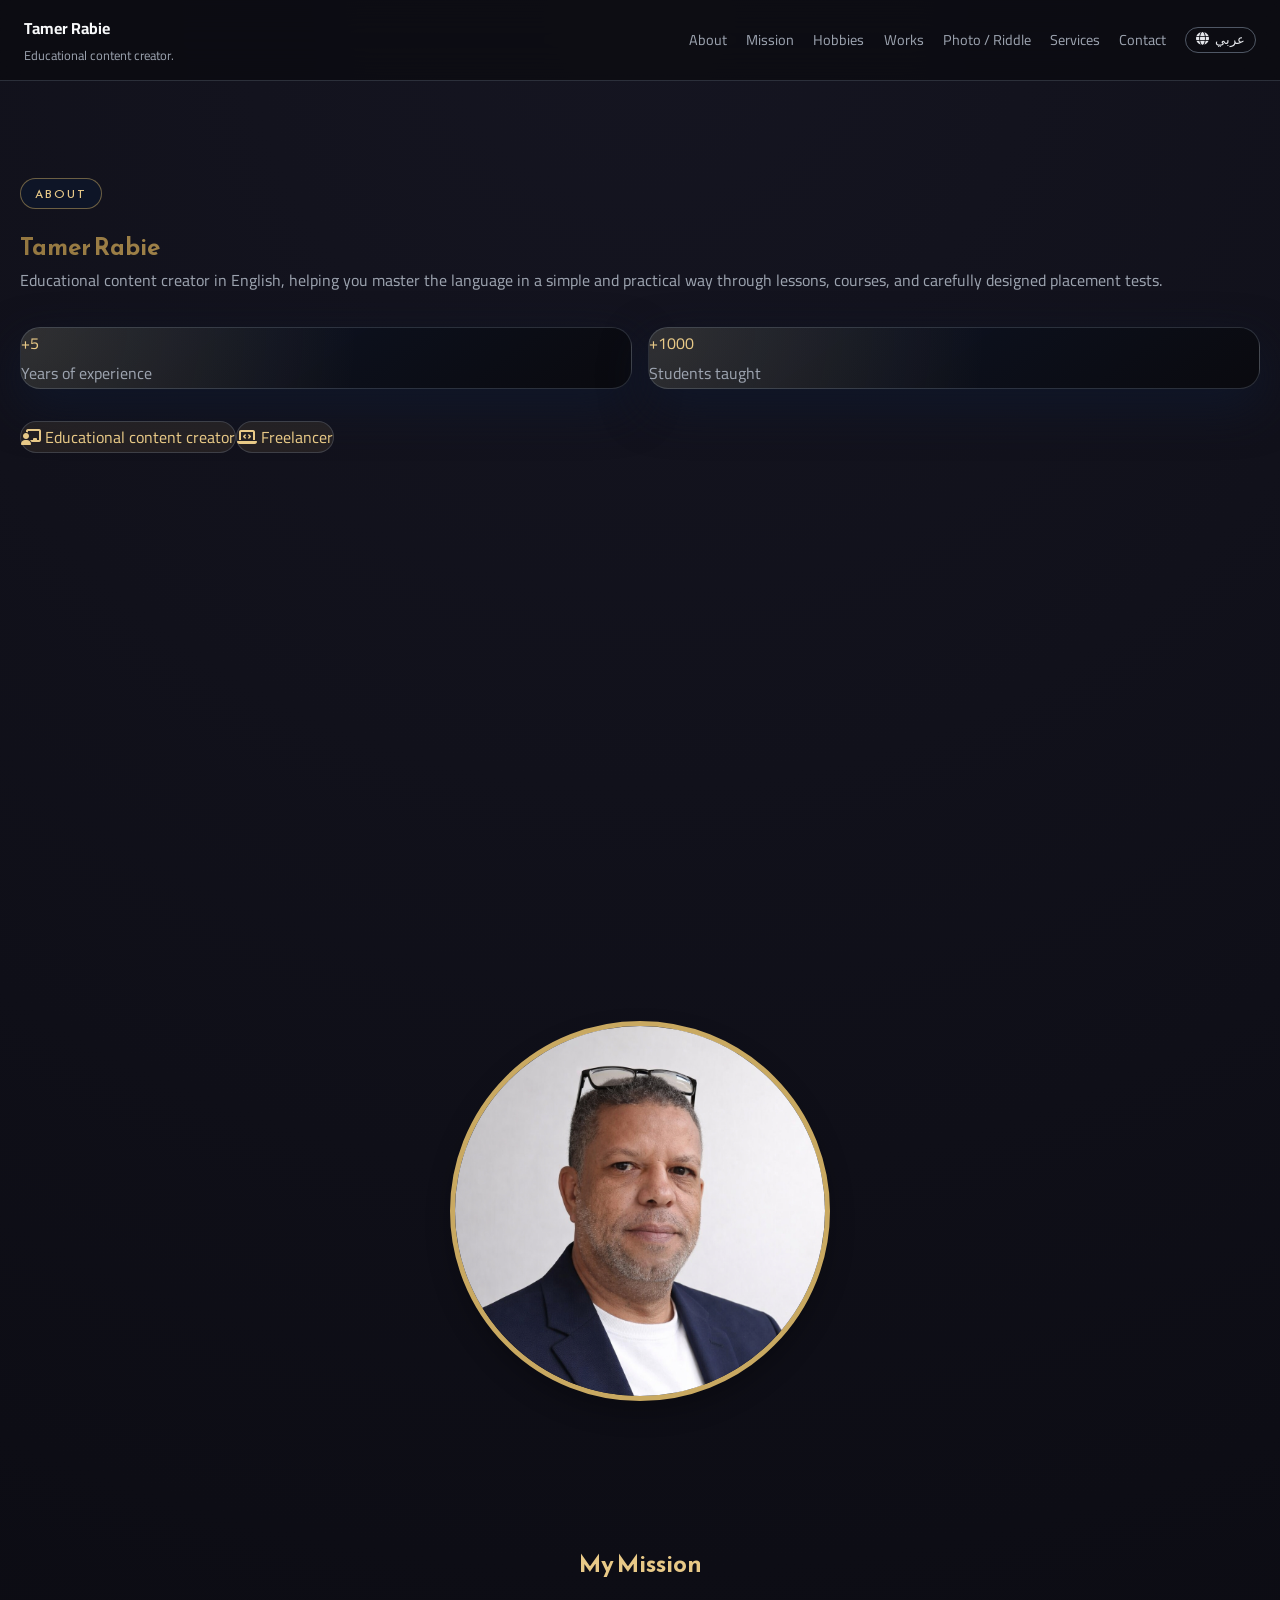
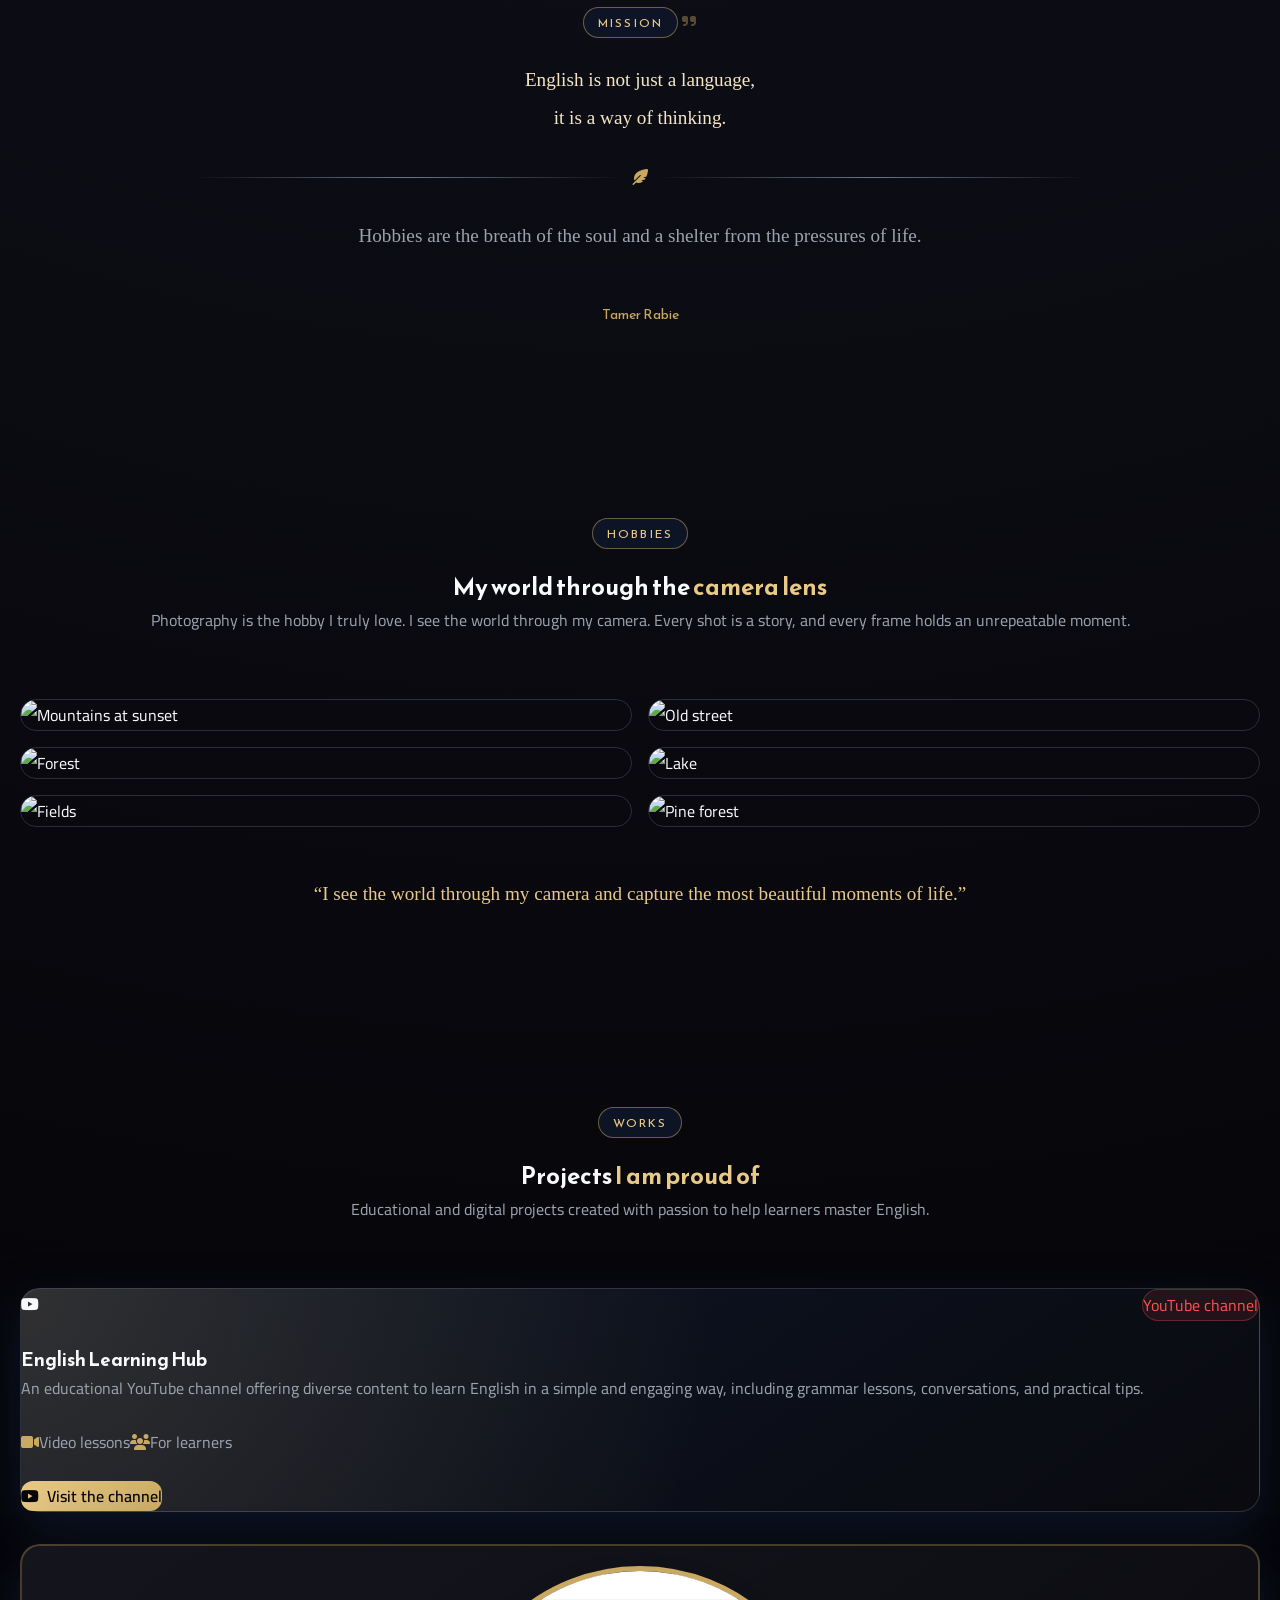
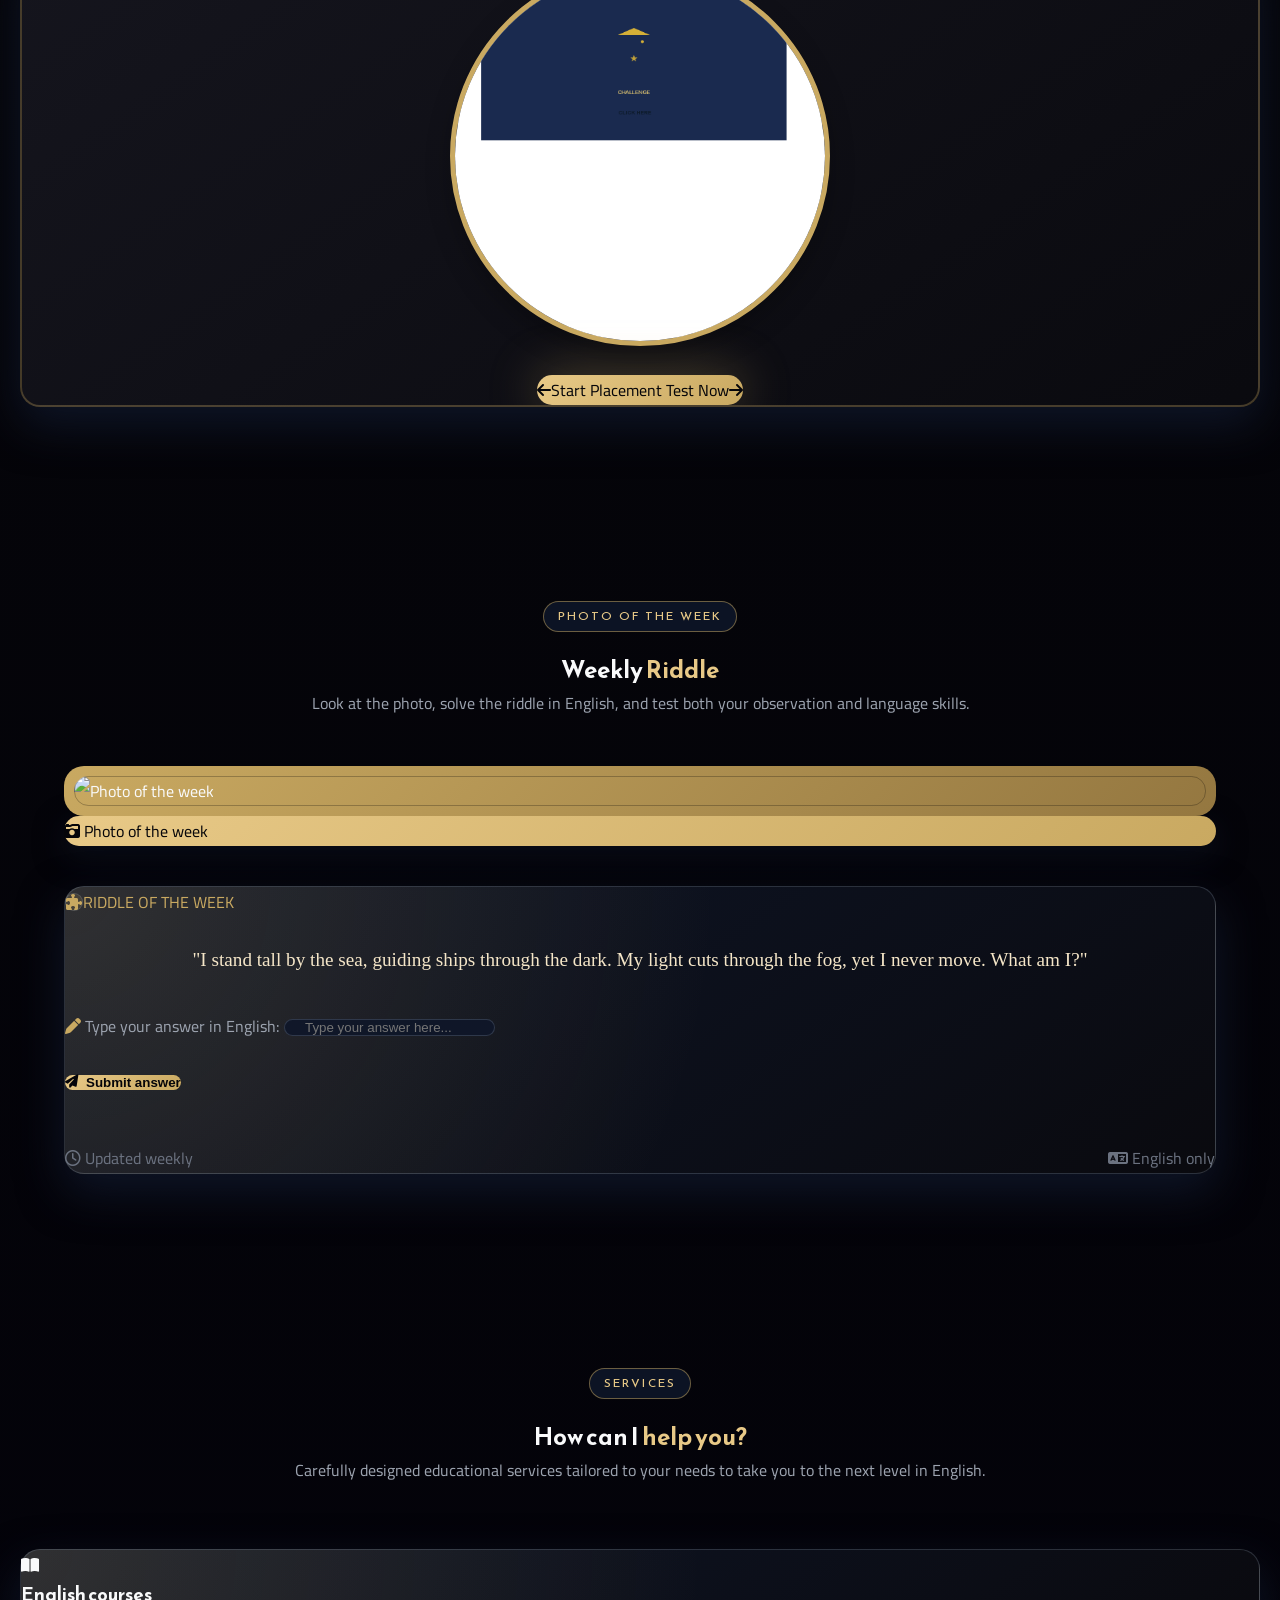
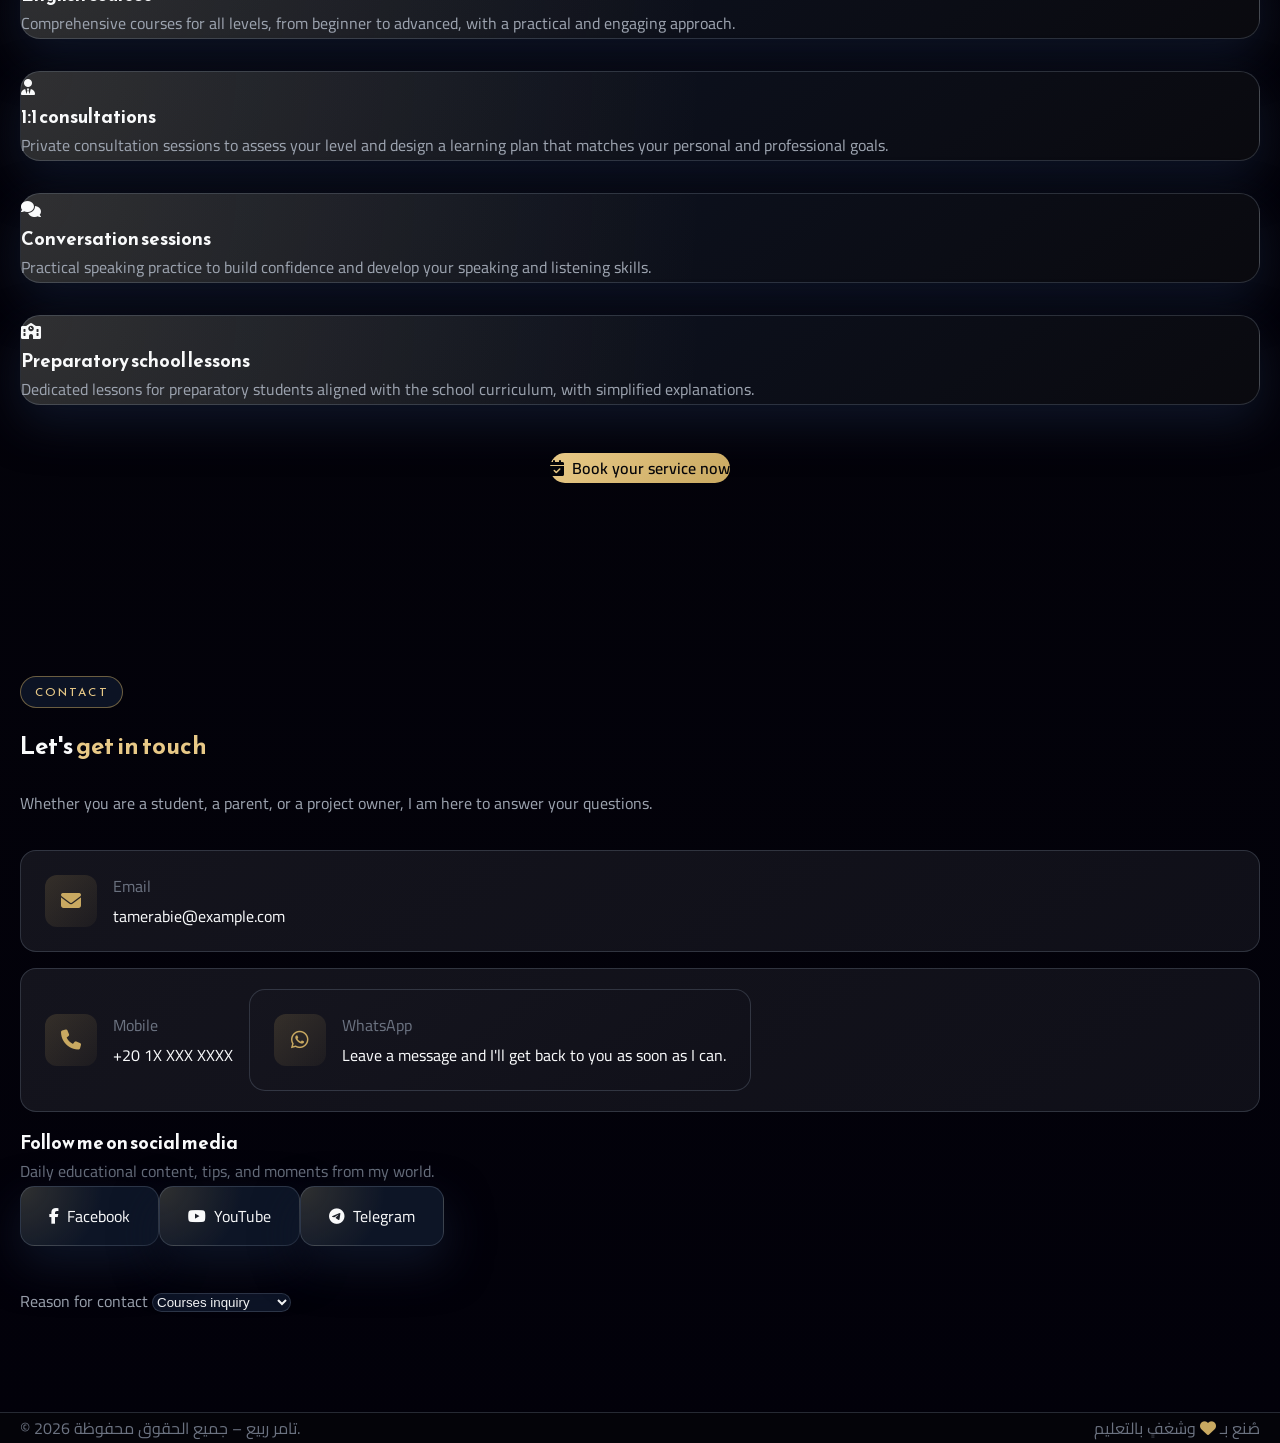
==== commit 8e21e57e: "Update index-en.html" ====
--- a/index-en.html
+++ b/index-en.html
@@ -219,16 +219,18 @@
             <div class="absolute -top-20 -right-20 w-64 h-64 rounded-full" style="background: radial-gradient(circle, rgba(201,169,97,0.06), transparent 70%);"></div>
             <div class="absolute -bottom-20 -left-20 w-64 h-64 rounded-full" style="background: radial-gradient(circle, rgba(201,169,97,0.04), transparent 70%);"></div>
             <div class="relative z-10 text-center">
-              <div class="flex justify-center mb-6">
-                <img src="EnglishLH.svg" alt="English Learning Hub Challenge" class="w-full max-w-md h-auto" style="filter: drop-shadow(0 0 30px rgba(201,169,97,0.3)); display: block;">
-              </div>
-              <div class="mt-6">
+              
+              <div style="text-align: center; margin: 20px auto; max-width: 100%; padding: 0 15px;">
+                  <img src="EnglishLH.svg" alt="English Learning Hub Challenge" class="test-avatar" style="width: 100%; max-width: 380px; height: auto; aspect-ratio: 1 / 1; border-radius: 50%; object-fit: cover; object-position: center; border: 5px solid var(--gold, #c9a961); box-shadow: 0px 12px 24px rgba(0,0,0,0.25); transition: transform 0.3s ease; display: inline-block;">
+              </div>
+
+              <div class="mt-8">
                 <a href="https://tamerrabie8-cmyk.github.io/Professional-placement-test/" target="_blank" rel="noopener"
                    class="inline-flex items-center justify-center gap-3 px-10 py-4 rounded-full text-lg-bold gold-bg transition-all duration-300 shadow-2xl hover:scale-105"
                    style="color: var(--bg-primary); box-shadow: 0 0 50px rgba(201,169,97,0.4); min-width: 200px;">
+                  <i class="fa-solid fa-arrow-left"></i>
+                  <span>Start Placement Test Now</span>
                   <i class="fa-solid fa-arrow-right"></i>
-                  <span>Start the placement test</span>
-                  <i class="fa-solid fa-arrow-left"></i>
                 </a>
               </div>
             </div>
@@ -237,6 +239,7 @@
         </div>
       </div>
     </section>
+    
 
     <!-- PHOTO / RIDDLE -->
     <section id="photo-day" class="py-24 lg:py-32 px-5 lg:px-8">
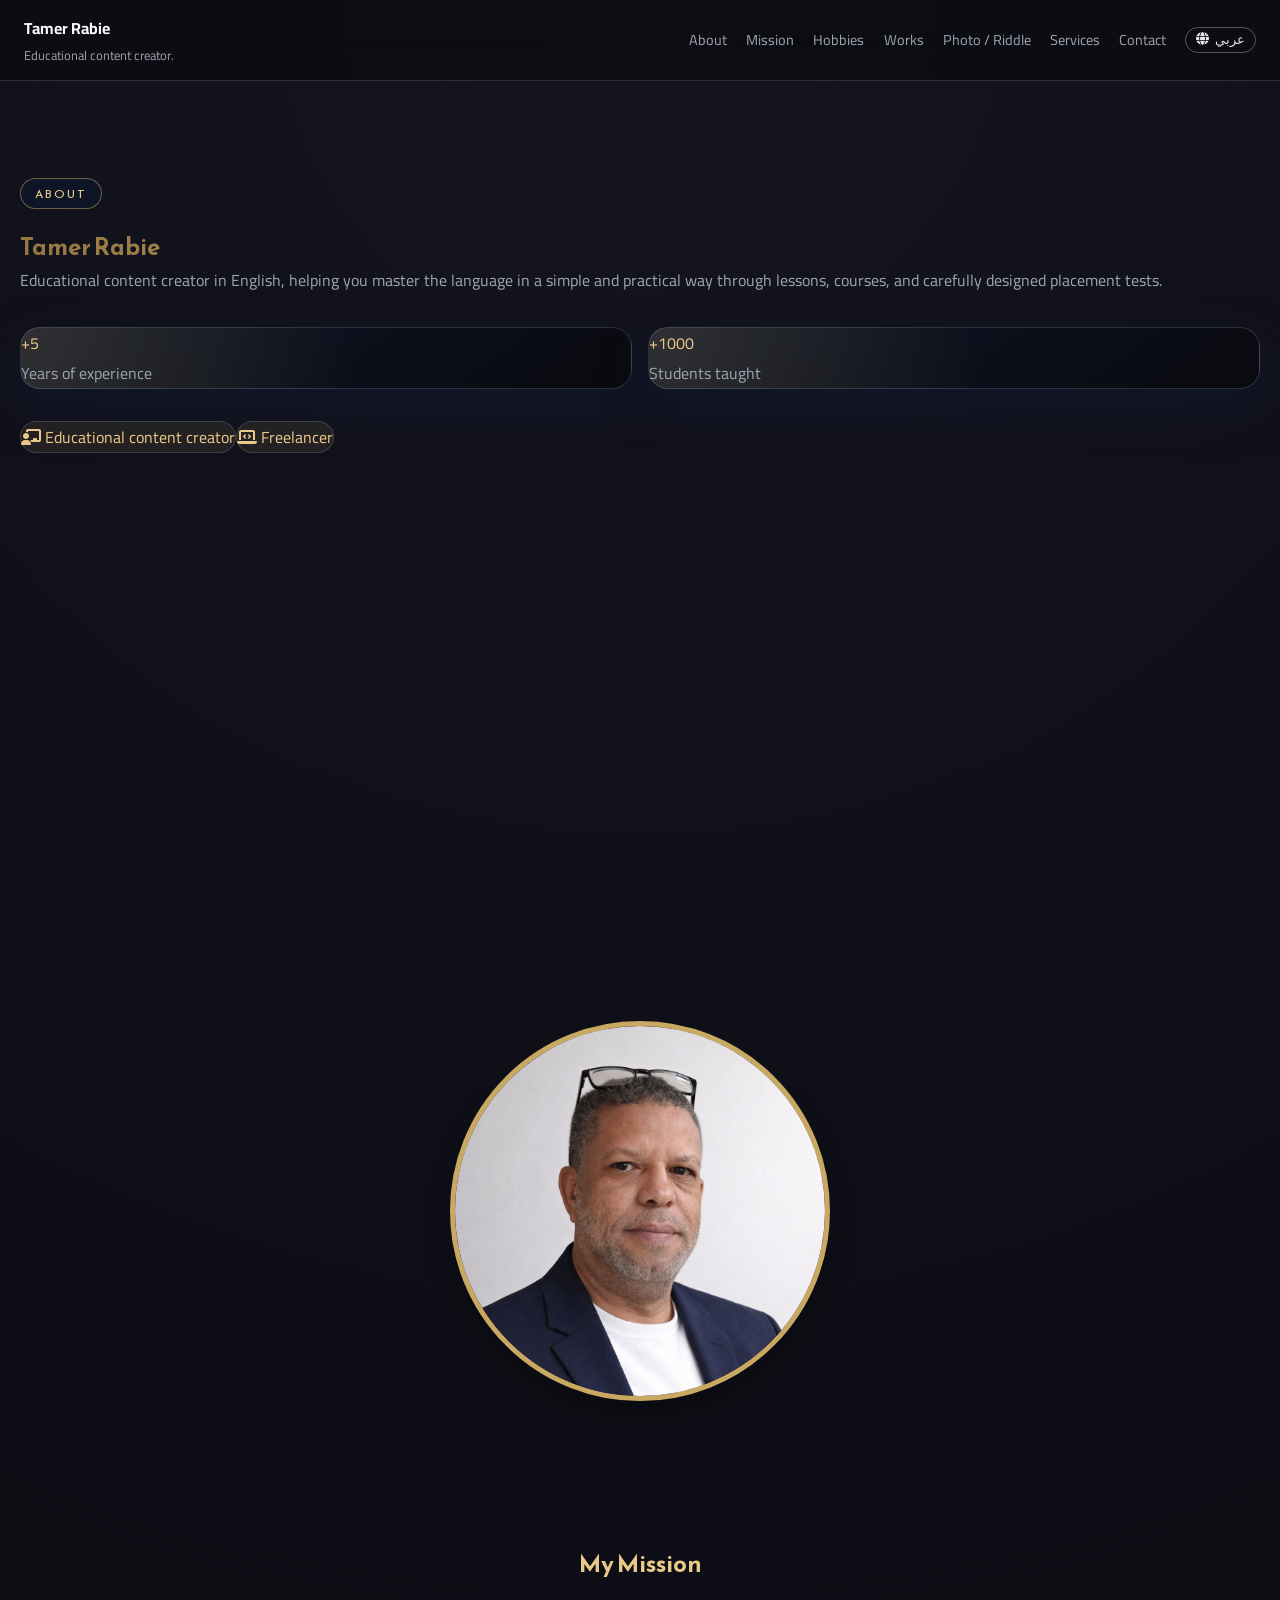
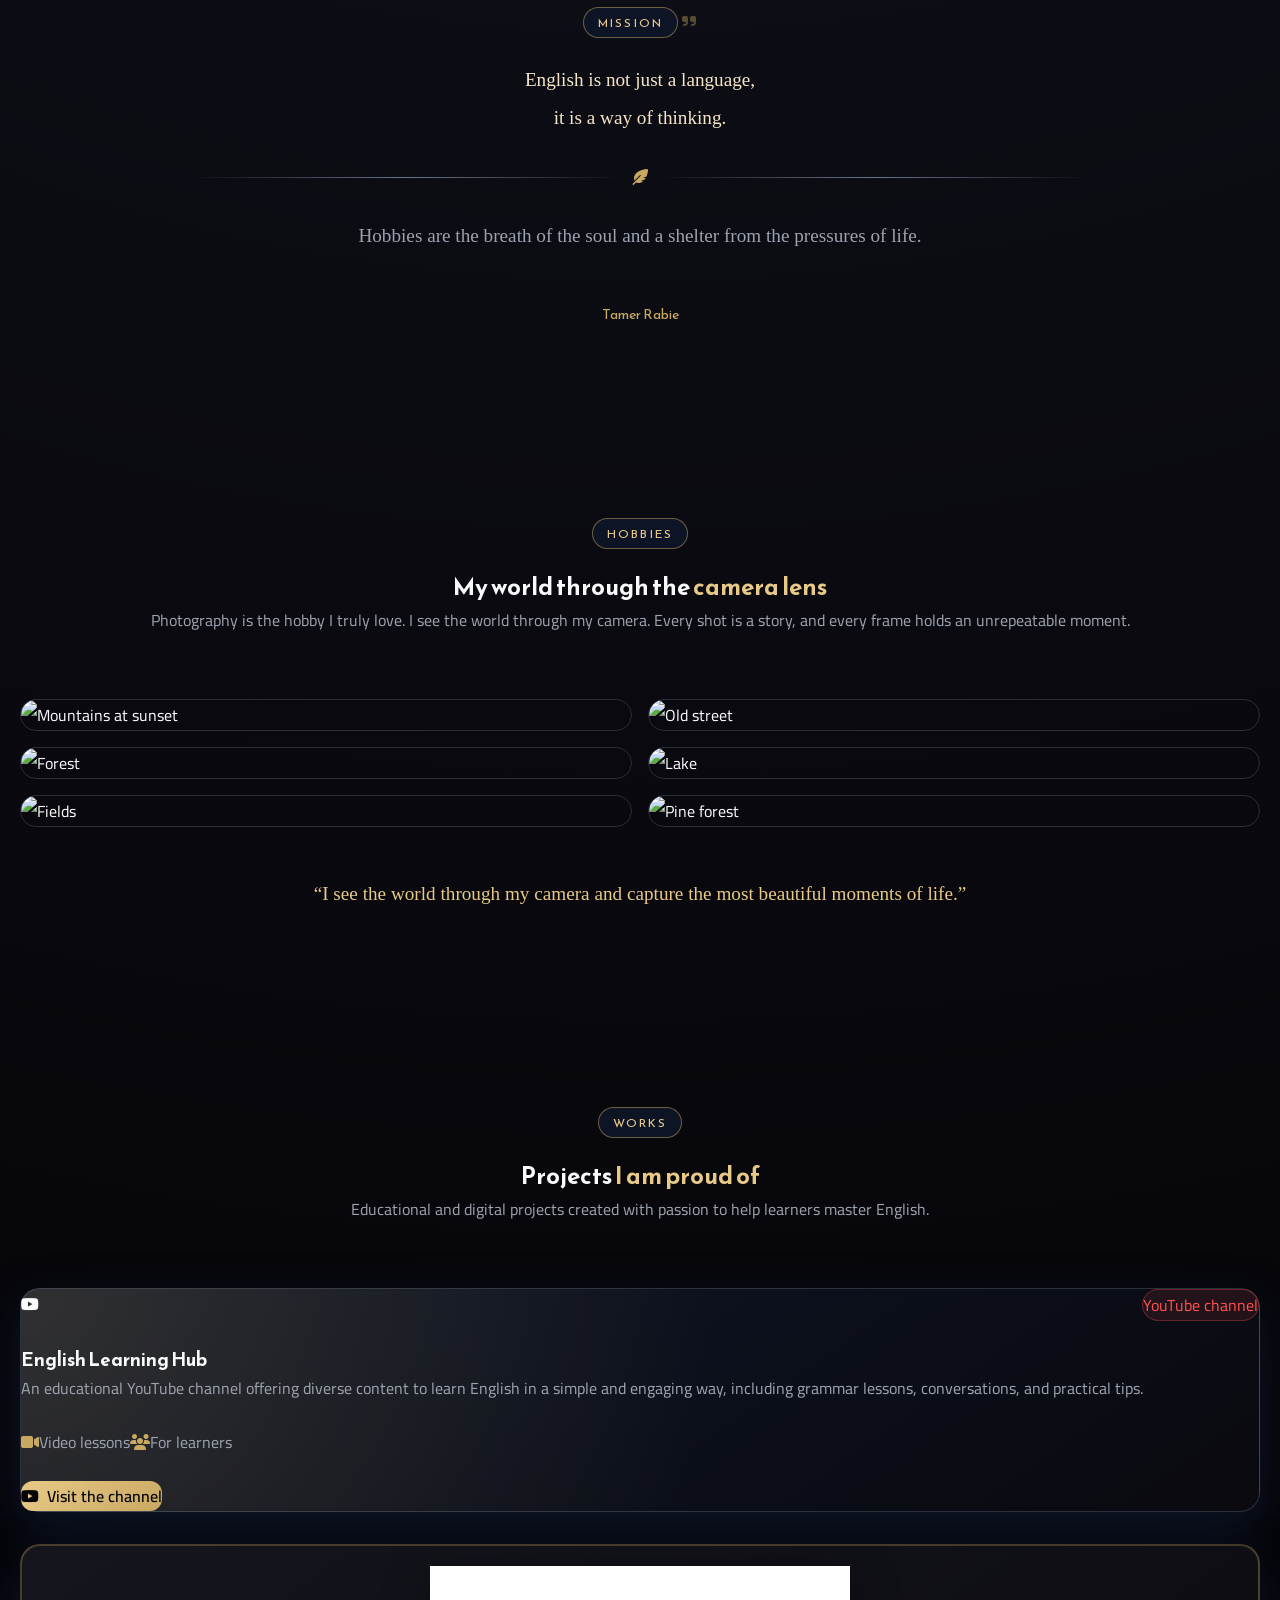
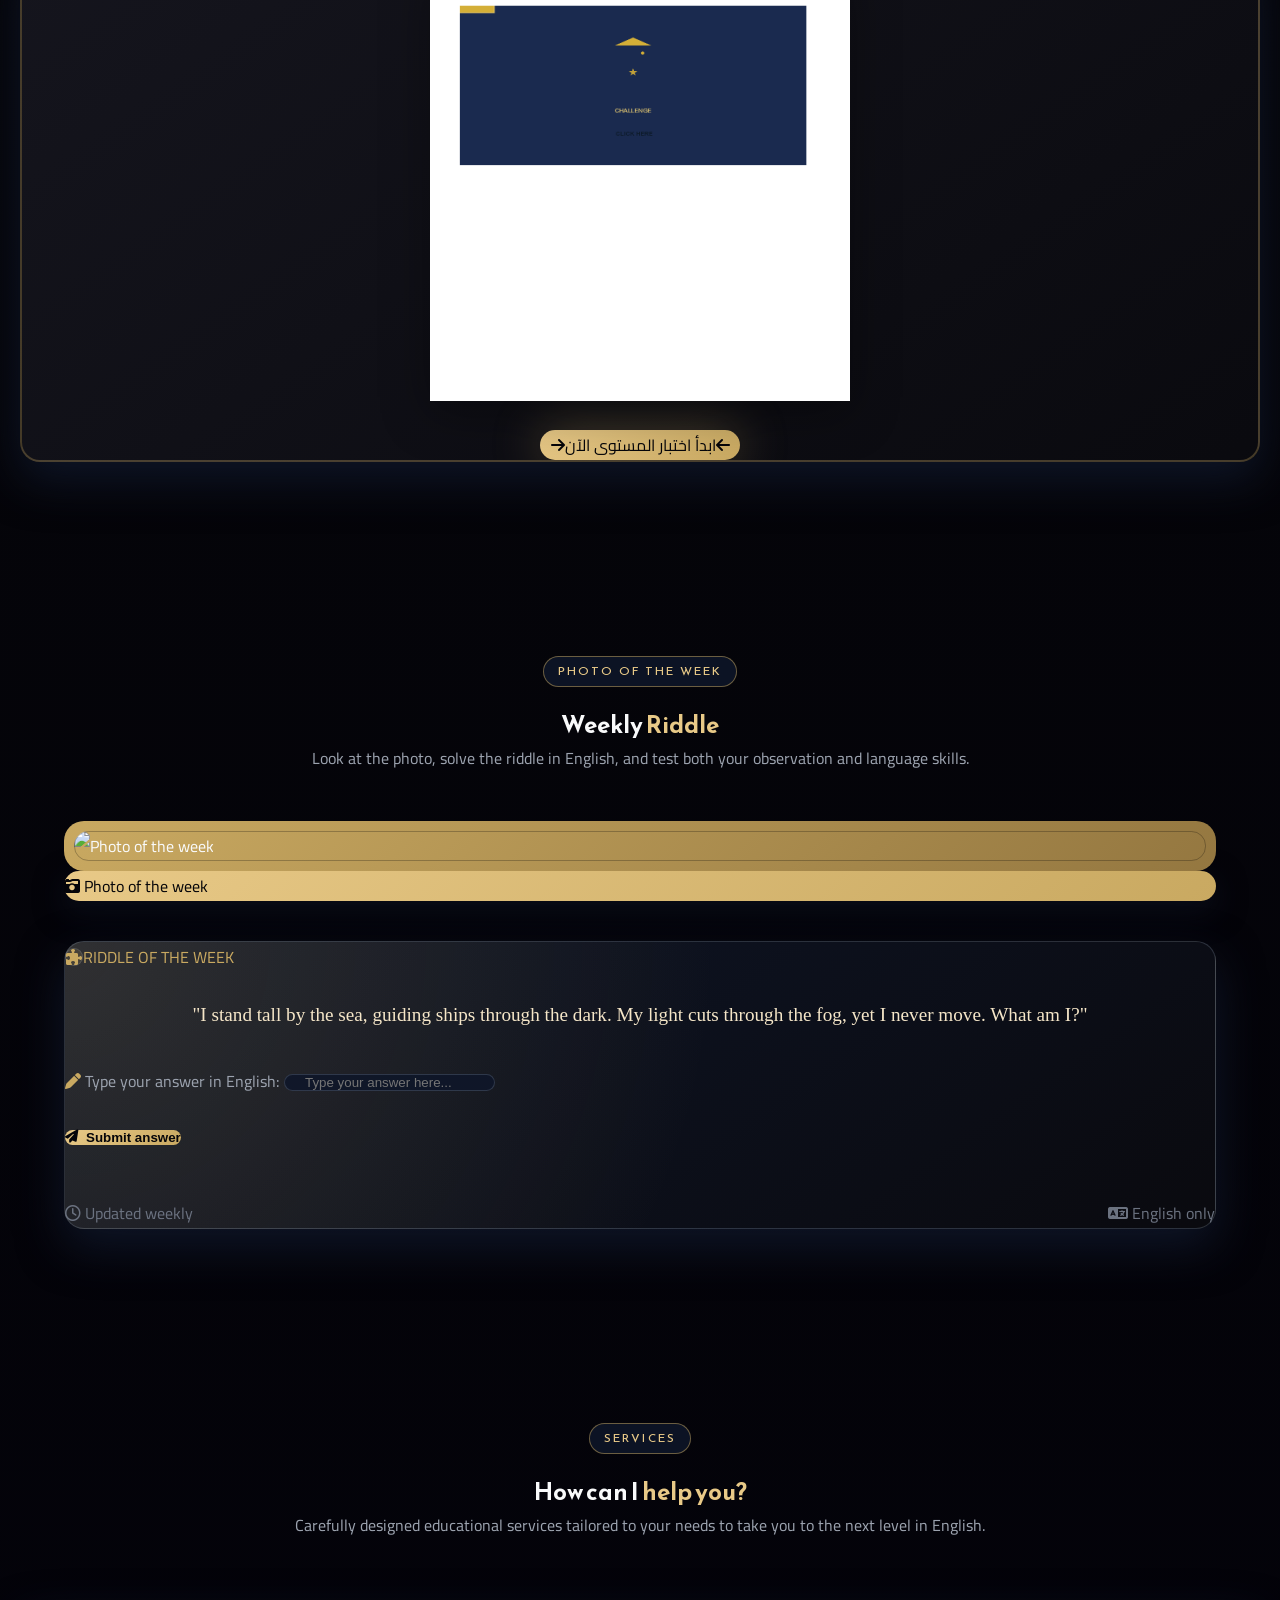
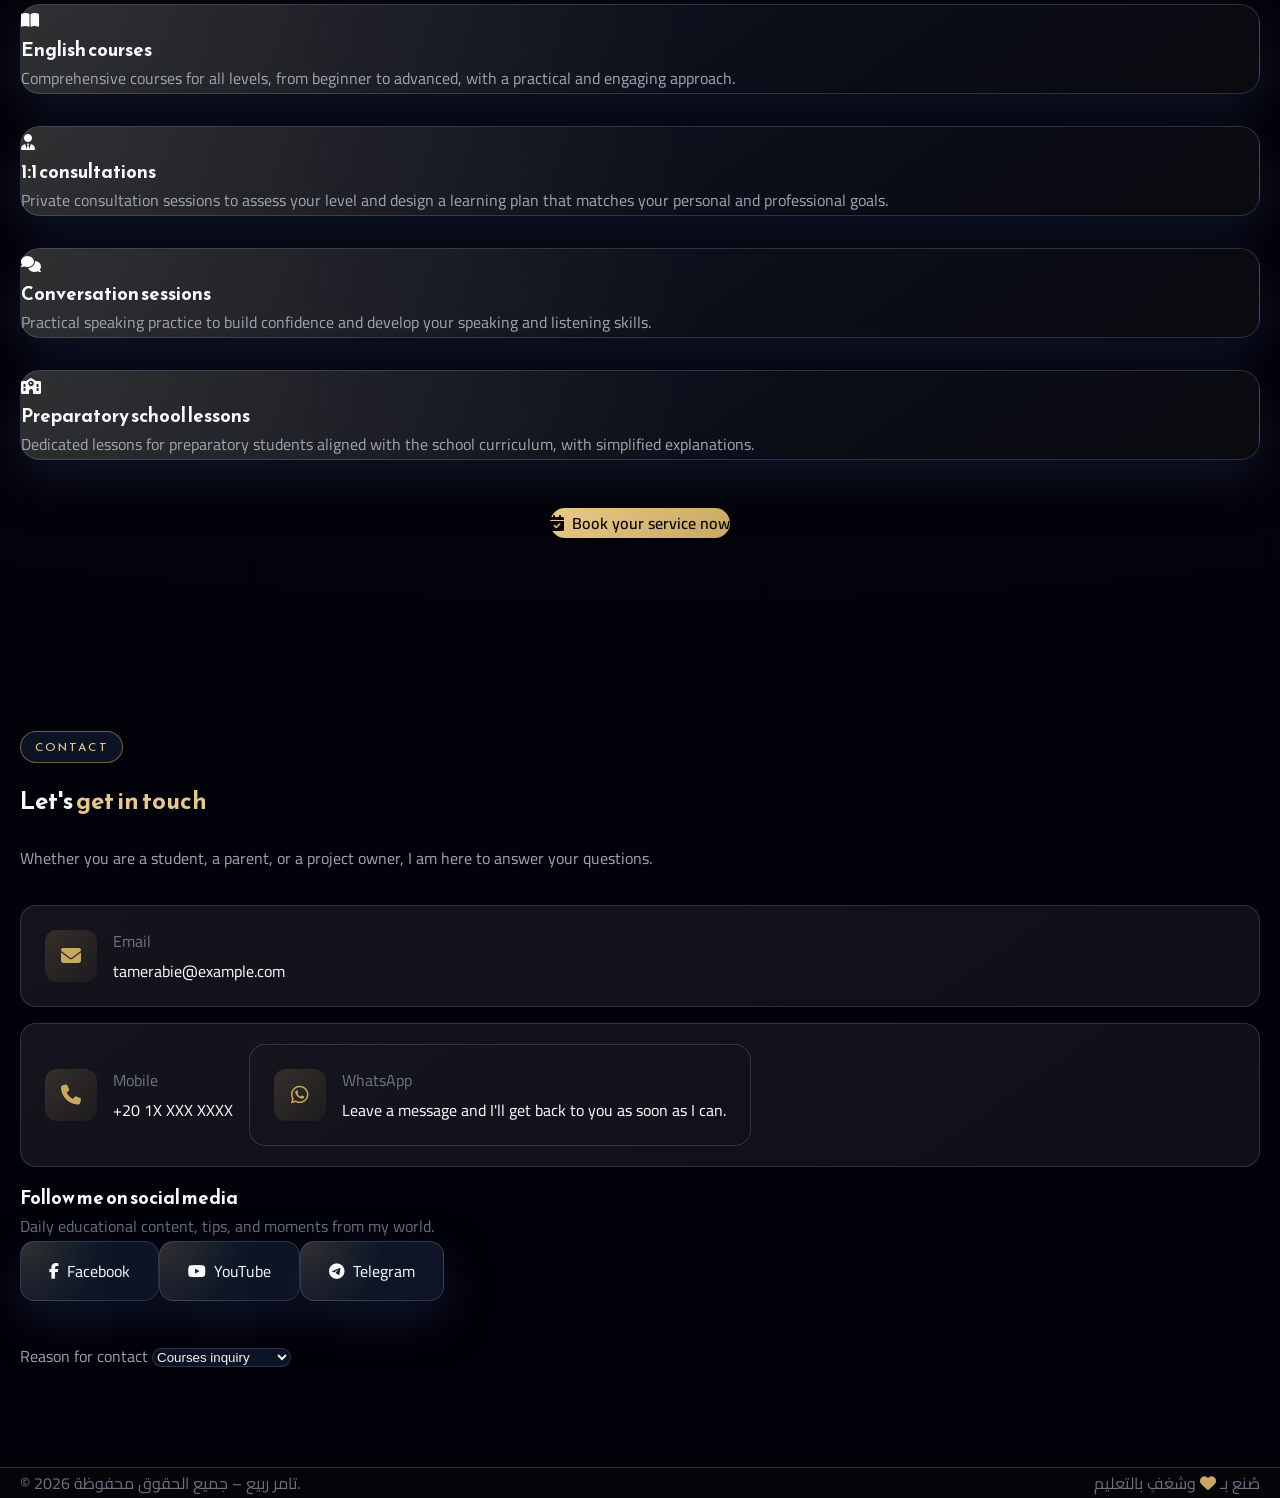
==== commit 67e0df2f: "Update index-en.html" ====
--- a/index-en.html
+++ b/index-en.html
@@ -220,17 +220,17 @@
             <div class="absolute -bottom-20 -left-20 w-64 h-64 rounded-full" style="background: radial-gradient(circle, rgba(201,169,97,0.04), transparent 70%);"></div>
             <div class="relative z-10 text-center">
               
-              <div style="text-align: center; margin: 20px auto; max-width: 100%; padding: 0 15px;">
-                  <img src="EnglishLH.svg" alt="English Learning Hub Challenge" class="test-avatar" style="width: 100%; max-width: 380px; height: auto; aspect-ratio: 1 / 1; border-radius: 50%; object-fit: cover; object-position: center; border: 5px solid var(--gold, #c9a961); box-shadow: 0px 12px 24px rgba(0,0,0,0.25); transition: transform 0.3s ease; display: inline-block;">
+              <div style="text-align: center; margin: 20px auto;">
+                  <img src="EnglishLH.svg" alt="English Learning Hub Challenge" class="test-avatar" style="width: 100%; max-width: 420px; height: auto; display: inline-block; filter: drop-shadow(0px 12px 24px rgba(0,0,0,0.35)); transition: transform 0.3s ease;">
               </div>
 
               <div class="mt-8">
                 <a href="https://tamerrabie8-cmyk.github.io/Professional-placement-test/" target="_blank" rel="noopener"
                    class="inline-flex items-center justify-center gap-3 px-10 py-4 rounded-full text-lg-bold gold-bg transition-all duration-300 shadow-2xl hover:scale-105"
                    style="color: var(--bg-primary); box-shadow: 0 0 50px rgba(201,169,97,0.4); min-width: 200px;">
+                  <i class="fa-solid fa-arrow-right"></i>
+                  <span>ابدأ اختبار المستوى الآن</span>
                   <i class="fa-solid fa-arrow-left"></i>
-                  <span>Start Placement Test Now</span>
-                  <i class="fa-solid fa-arrow-right"></i>
                 </a>
               </div>
             </div>
@@ -239,6 +239,7 @@
         </div>
       </div>
     </section>
+    
     
 
     <!-- PHOTO / RIDDLE -->
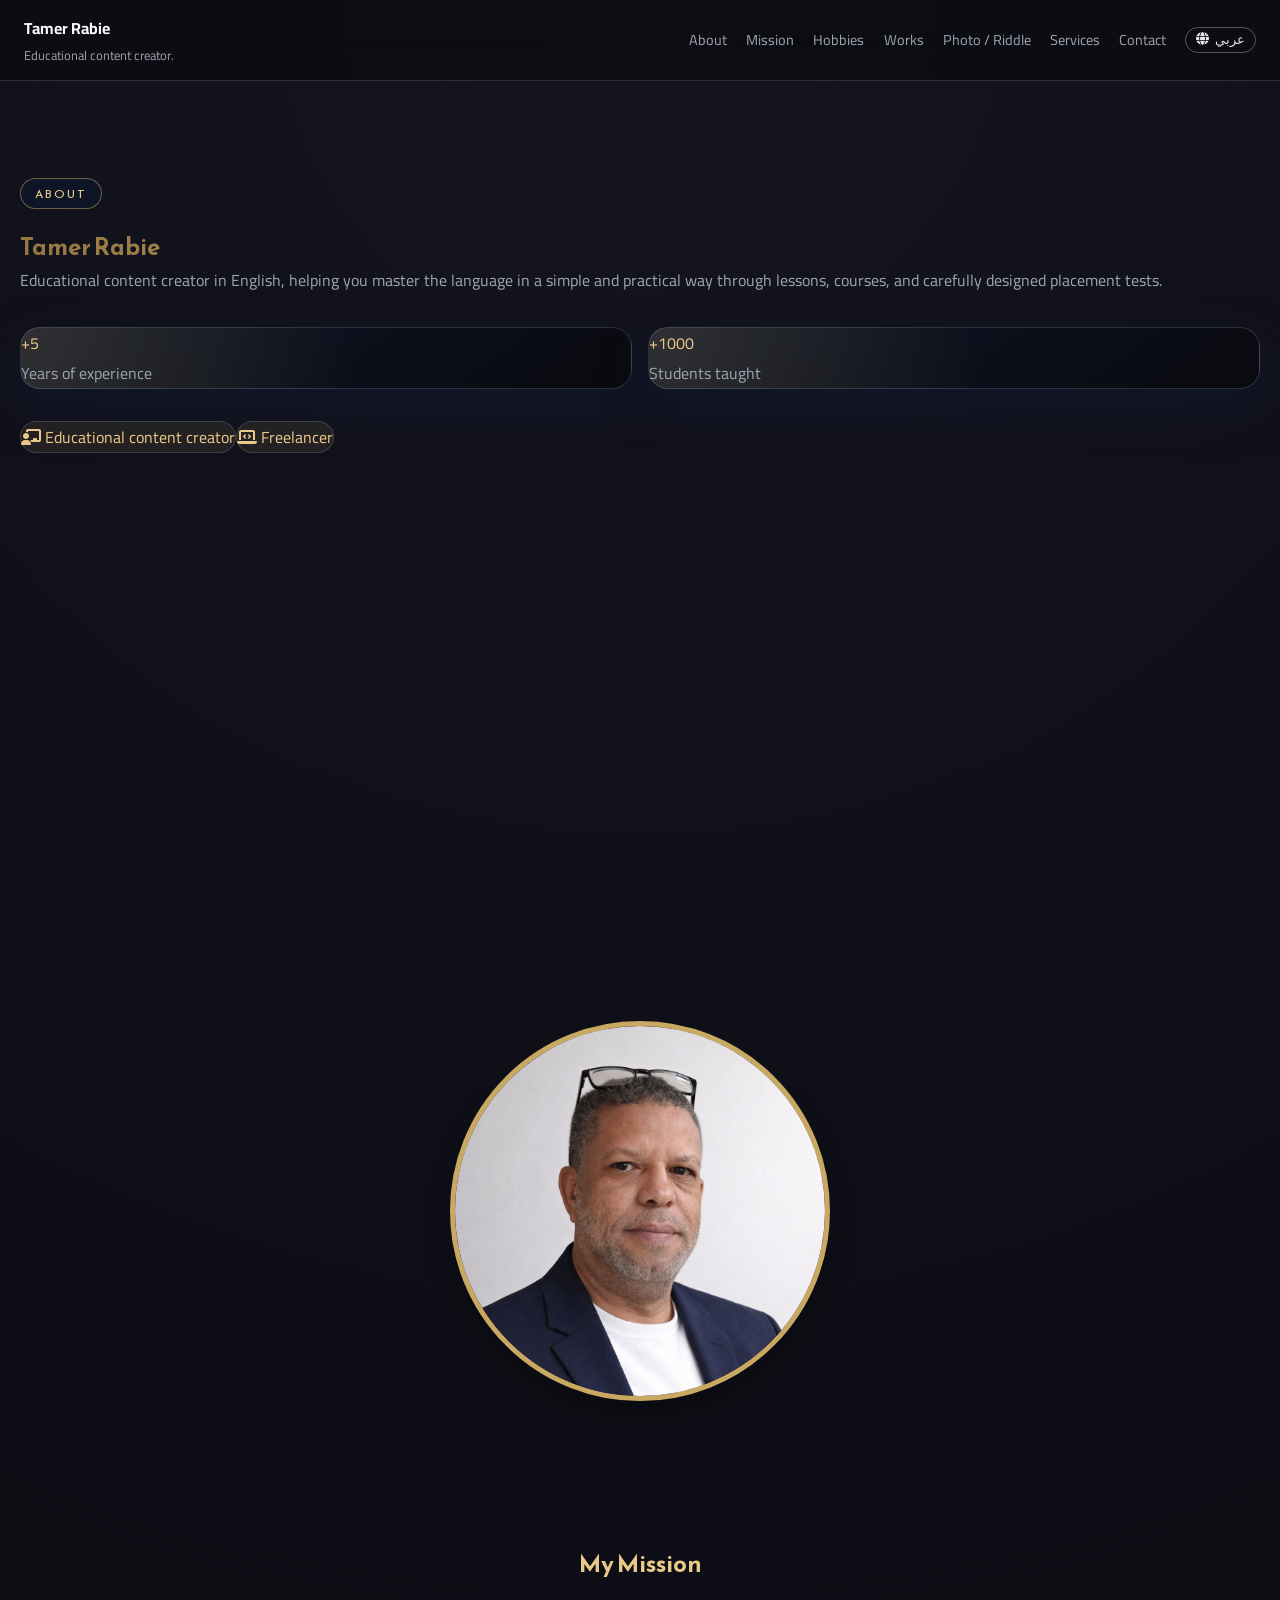
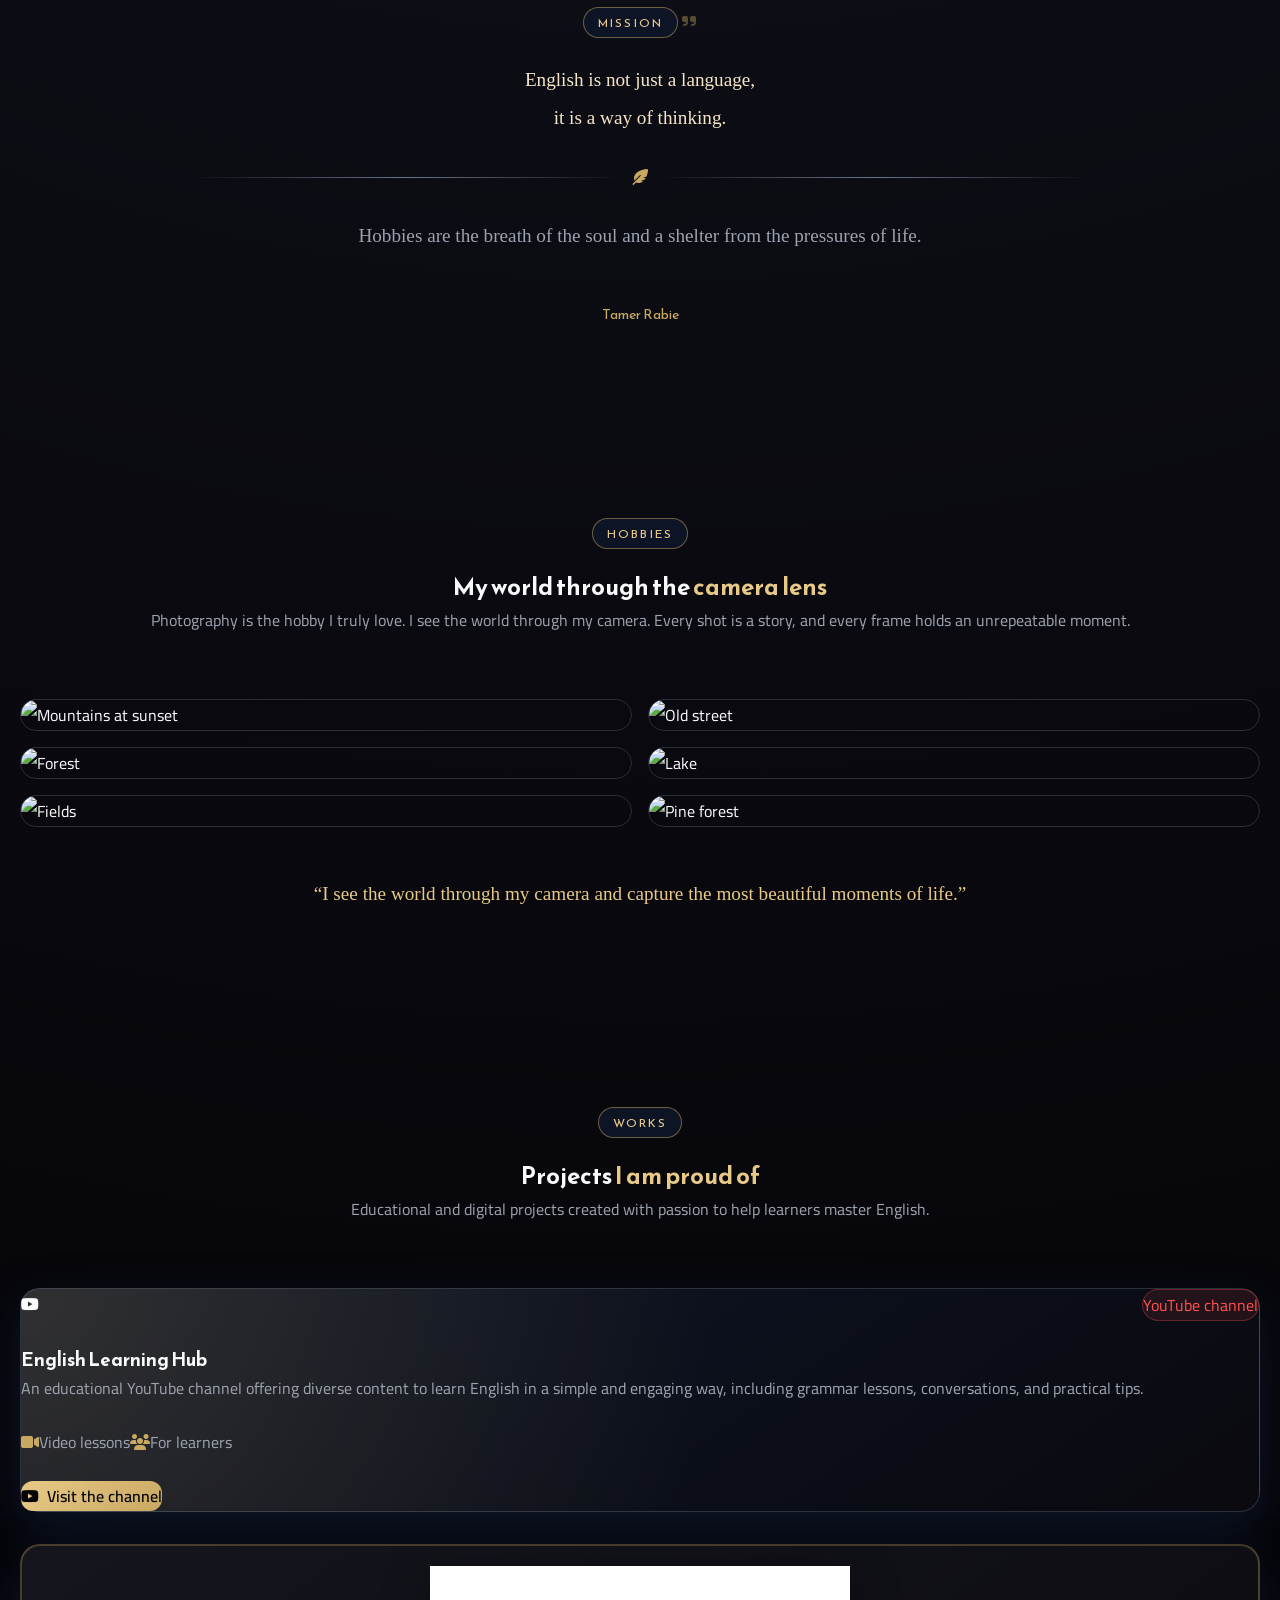
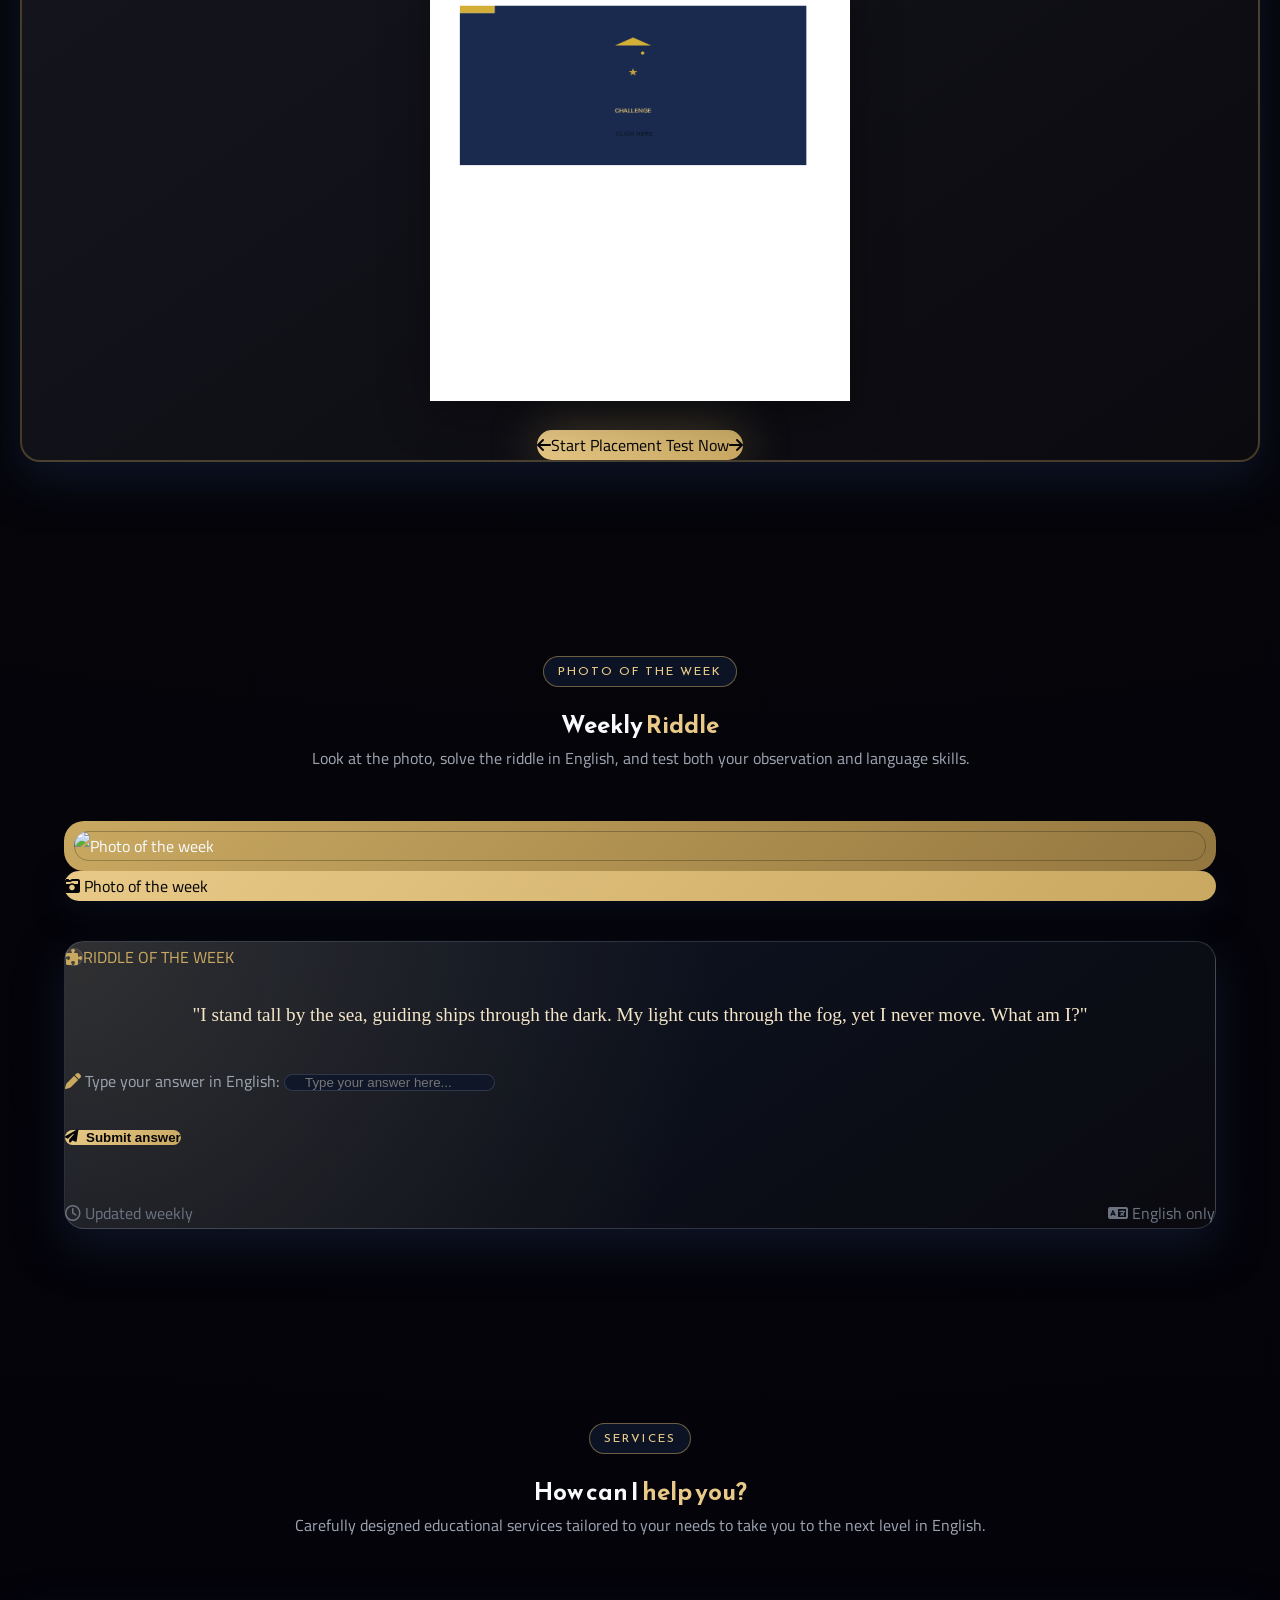
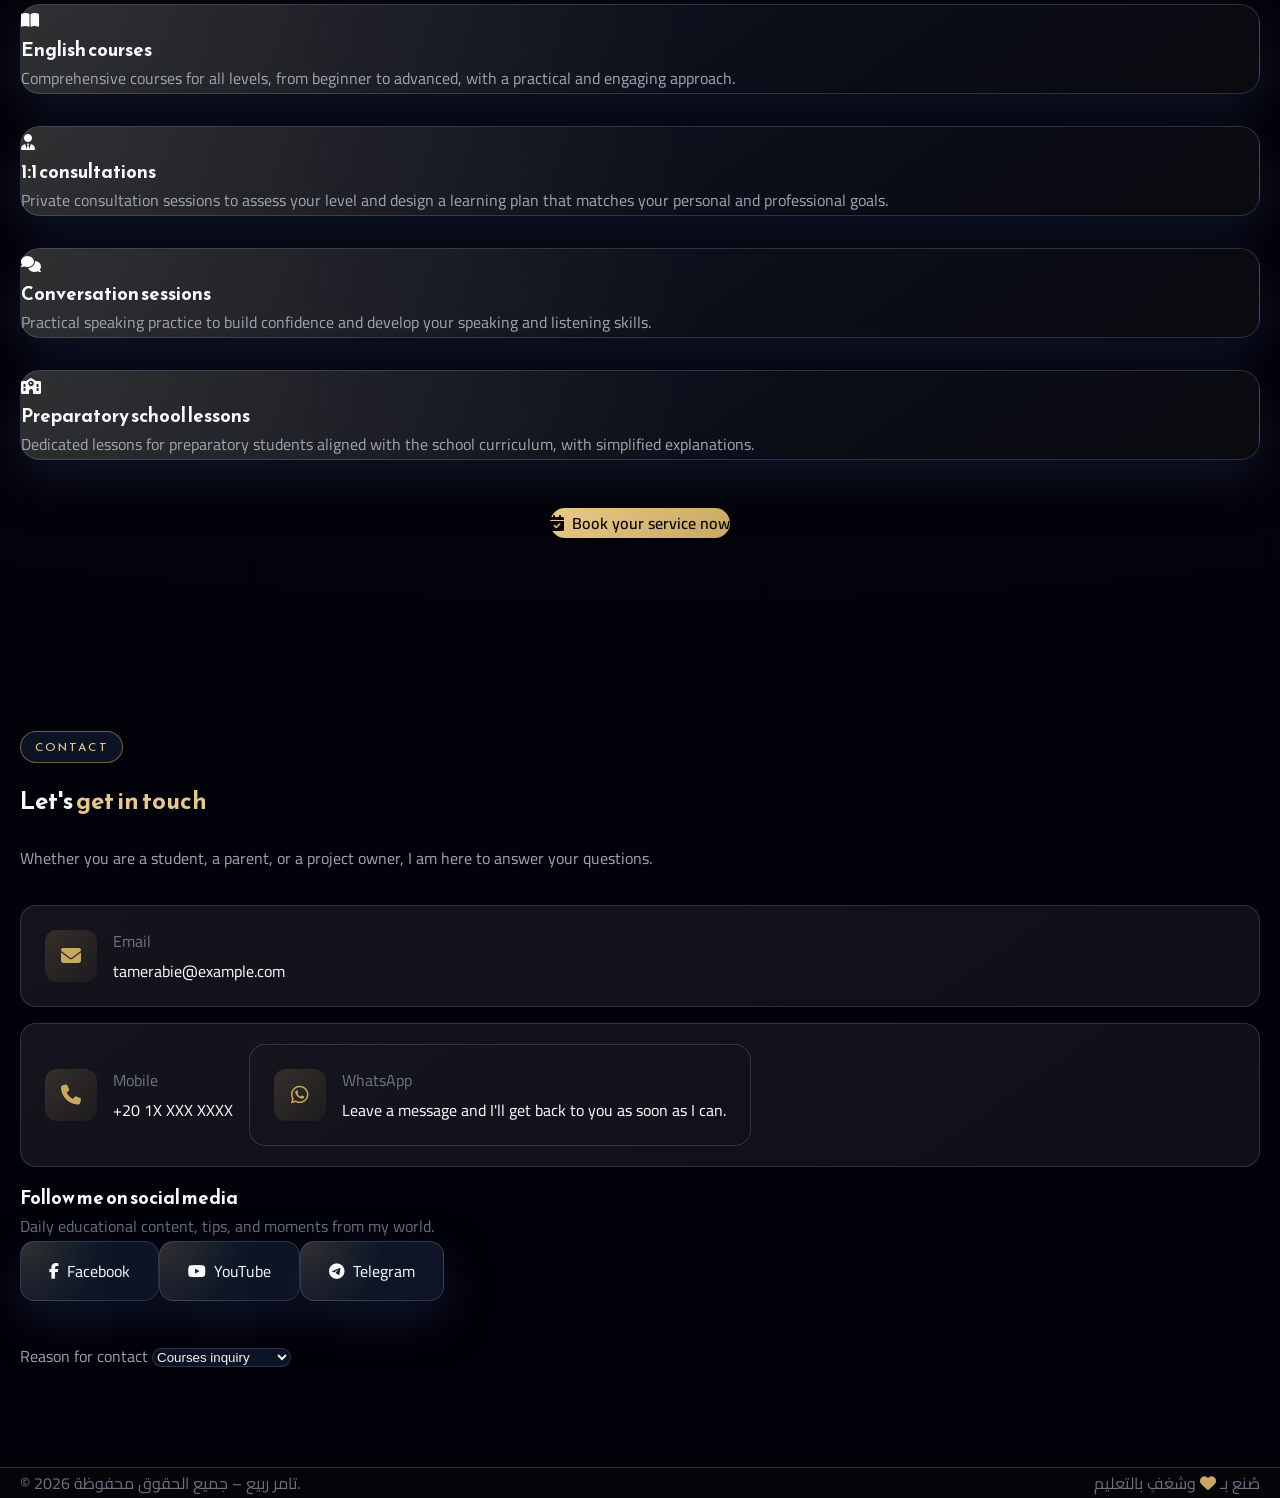
==== commit e8b260c5: "Update index-en.html" ====
--- a/index-en.html
+++ b/index-en.html
@@ -228,9 +228,9 @@
                 <a href="https://tamerrabie8-cmyk.github.io/Professional-placement-test/" target="_blank" rel="noopener"
                    class="inline-flex items-center justify-center gap-3 px-10 py-4 rounded-full text-lg-bold gold-bg transition-all duration-300 shadow-2xl hover:scale-105"
                    style="color: var(--bg-primary); box-shadow: 0 0 50px rgba(201,169,97,0.4); min-width: 200px;">
+                  <i class="fa-solid fa-arrow-left"></i>
+                  <span>Start Placement Test Now</span>
                   <i class="fa-solid fa-arrow-right"></i>
-                  <span>ابدأ اختبار المستوى الآن</span>
-                  <i class="fa-solid fa-arrow-left"></i>
                 </a>
               </div>
             </div>
@@ -239,7 +239,6 @@
         </div>
       </div>
     </section>
-    
     
 
     <!-- PHOTO / RIDDLE -->
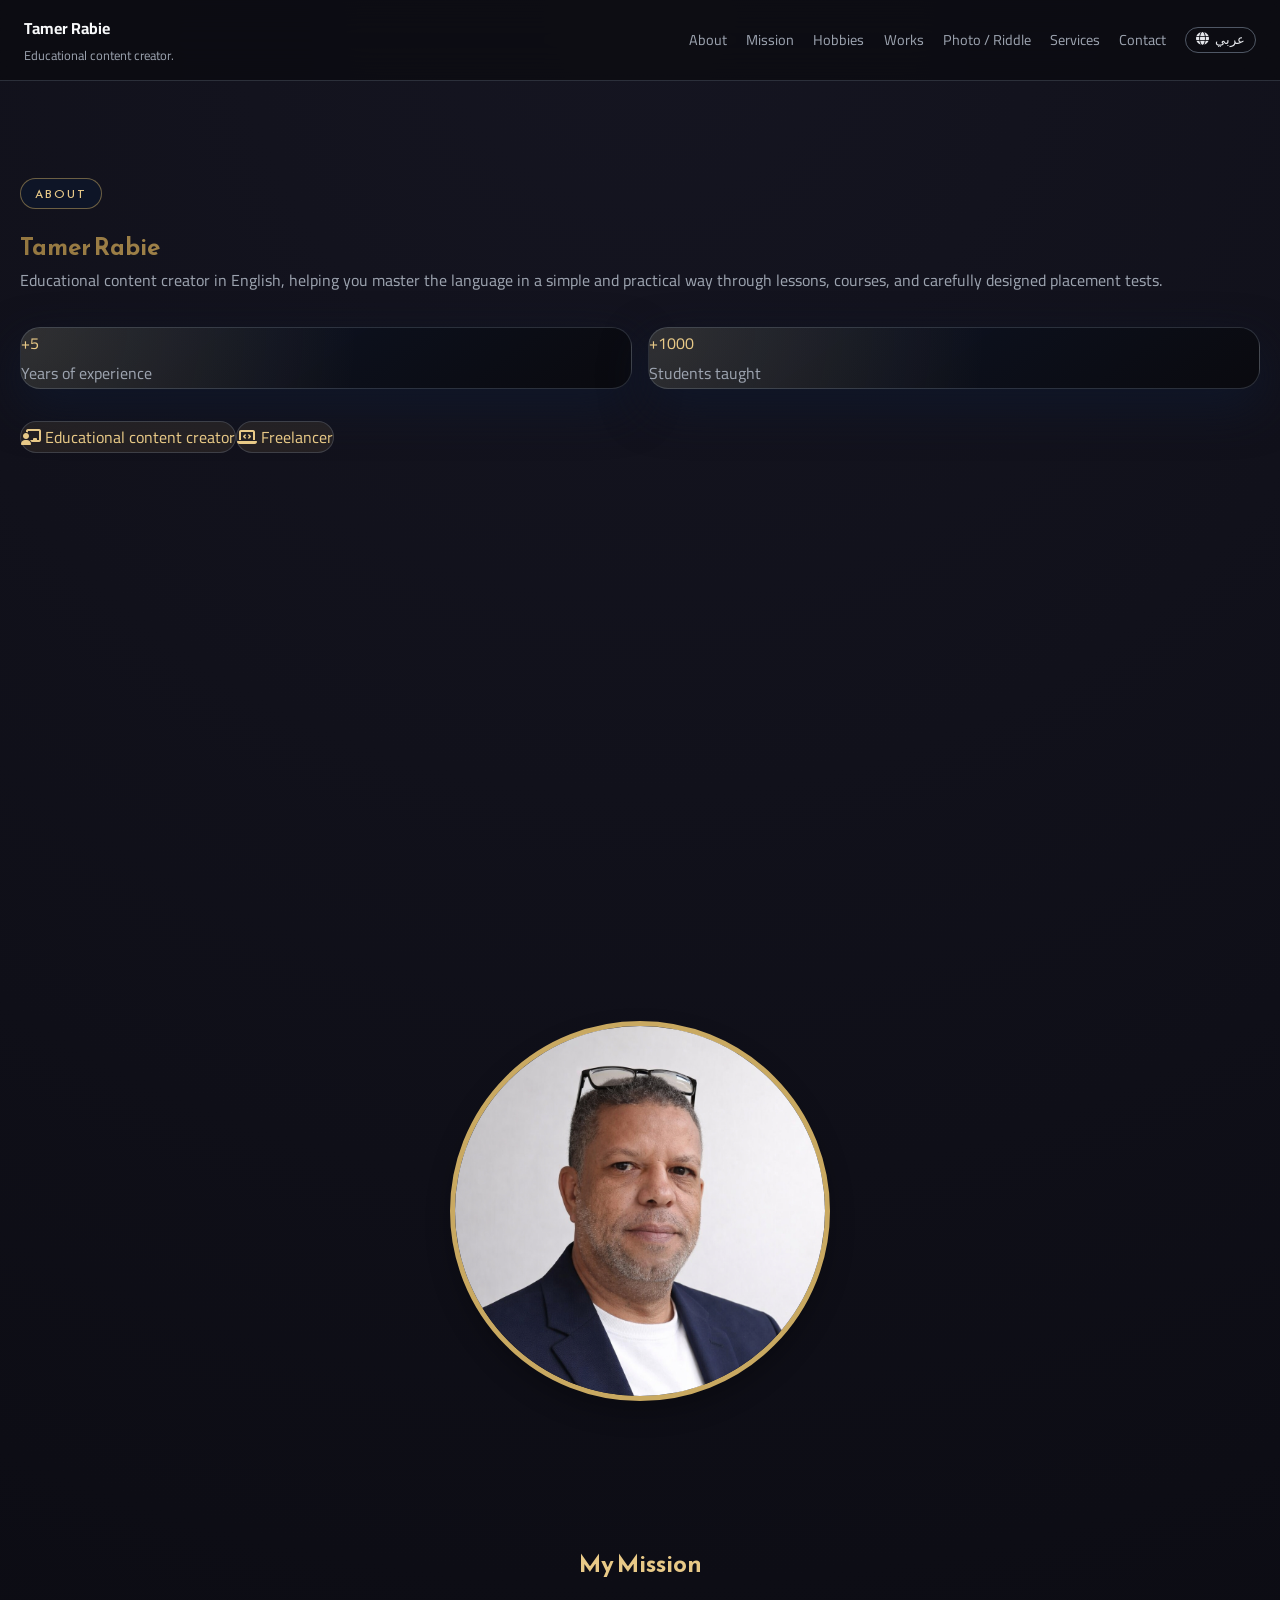
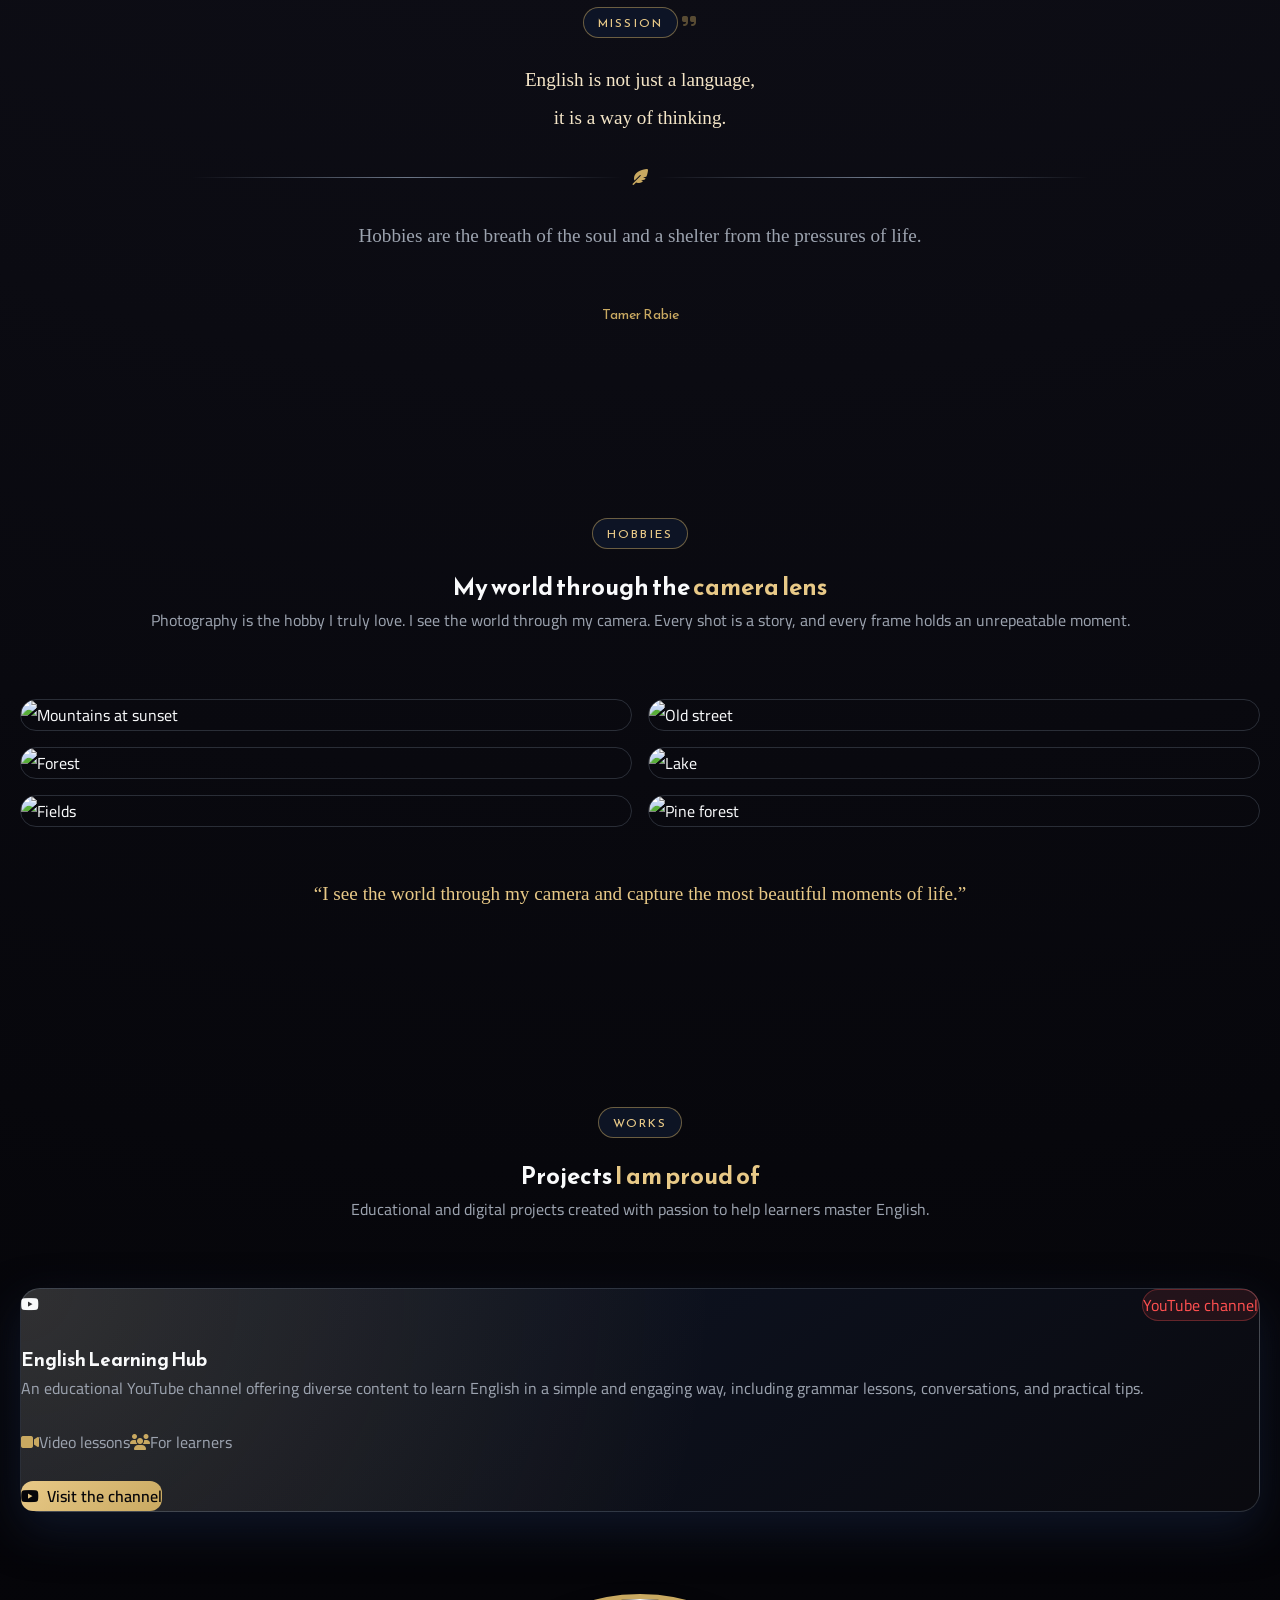
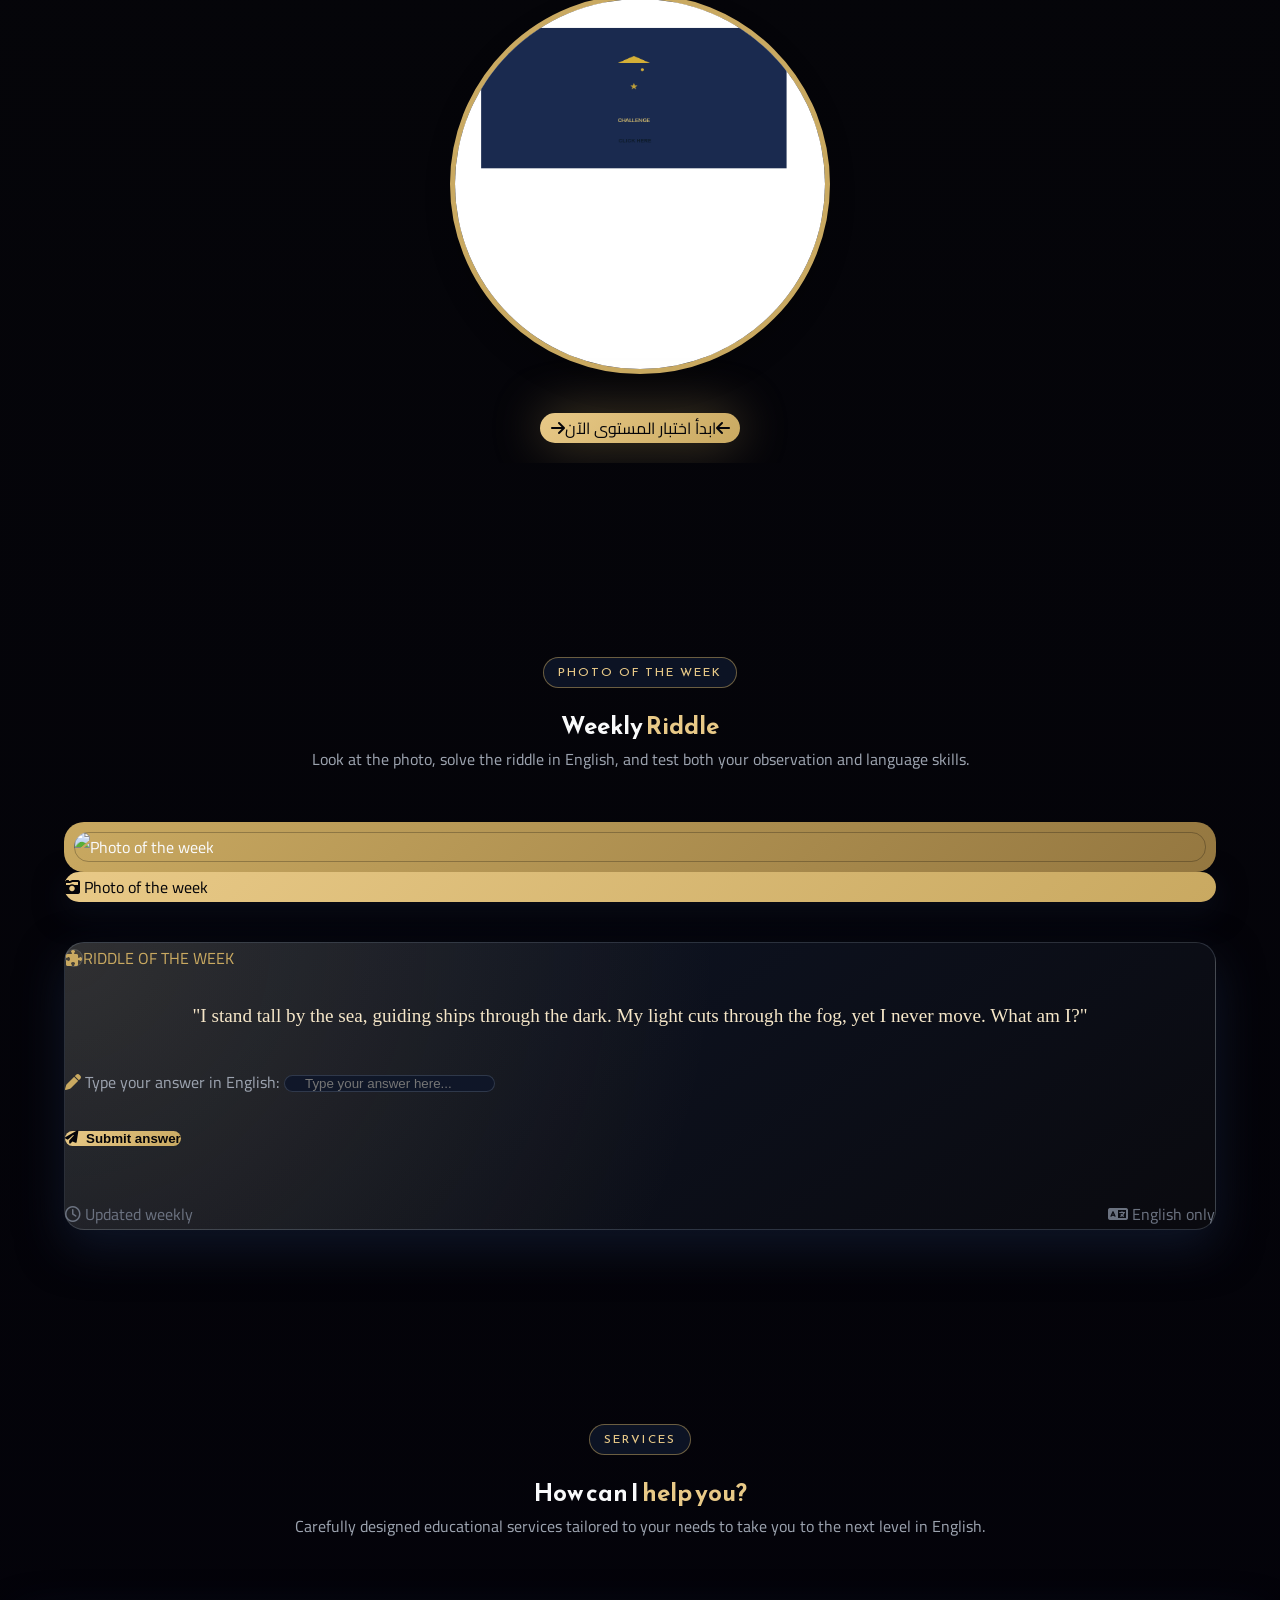
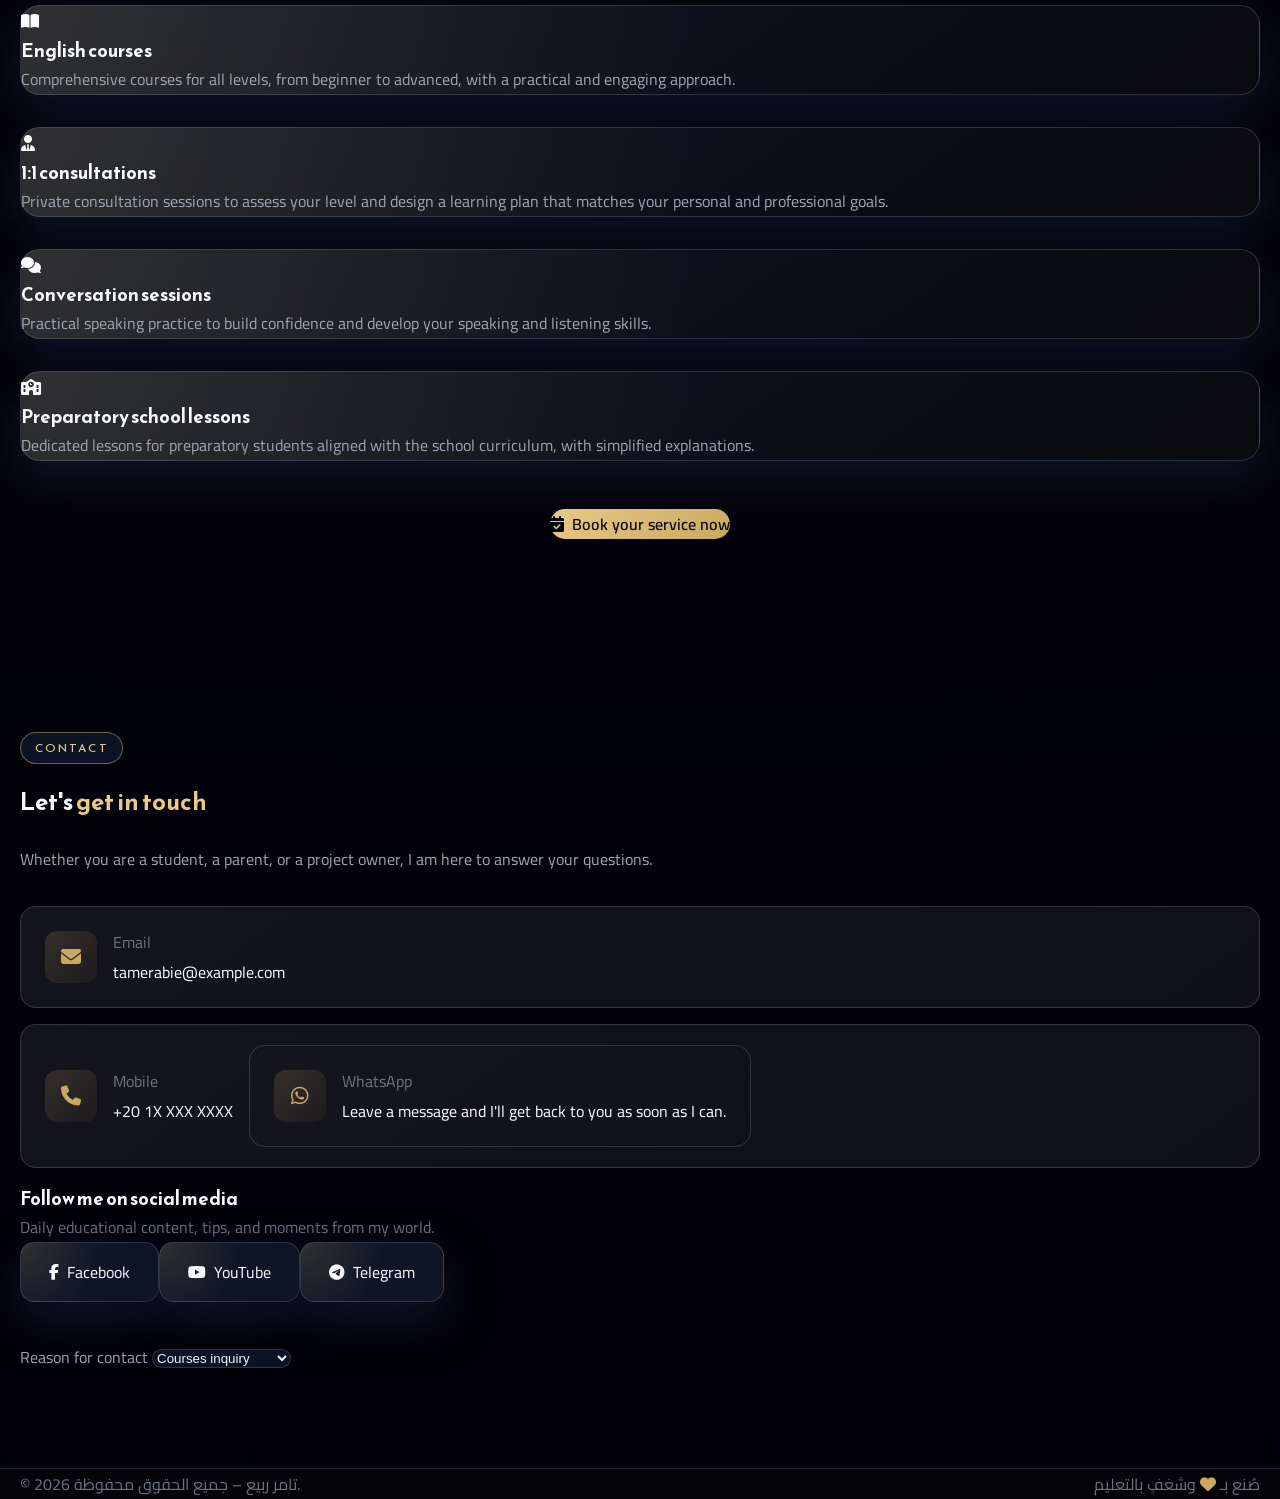
==== commit 2132ffd2: "Update index-en.html" ====
--- a/index-en.html
+++ b/index-en.html
@@ -215,22 +215,20 @@
           </div>
 
           <!-- Challenge / Test -->
-          <div class="card p-8 lg:p-10 reveal" style="border: 2px solid rgba(201, 169, 97, 0.3); background: linear-gradient(145deg, rgba(22,22,31,0.95), rgba(10,10,15,0.98)); position: relative; overflow: hidden;">
-            <div class="absolute -top-20 -right-20 w-64 h-64 rounded-full" style="background: radial-gradient(circle, rgba(201,169,97,0.06), transparent 70%);"></div>
-            <div class="absolute -bottom-20 -left-20 w-64 h-64 rounded-full" style="background: radial-gradient(circle, rgba(201,169,97,0.04), transparent 70%);"></div>
+ <div class="reveal" style="position: relative; overflow: hidden; padding: 20px 0;">
             <div class="relative z-10 text-center">
               
-              <div style="text-align: center; margin: 20px auto;">
-                  <img src="EnglishLH.svg" alt="English Learning Hub Challenge" class="test-avatar" style="width: 100%; max-width: 420px; height: auto; display: inline-block; filter: drop-shadow(0px 12px 24px rgba(0,0,0,0.35)); transition: transform 0.3s ease;">
+              <div style="text-align: center; margin: 30px auto; max-width: 100%; padding: 0 15px;">
+                  <img src="EnglishLH.svg" alt="English Learning Hub Challenge" class="test-avatar" style="width: 100%; max-width: 380px; height: auto; aspect-ratio: 1 / 1; border-radius: 50%; object-fit: cover; object-position: center; border: 5px solid var(--gold, #c9a961); box-shadow: 0px 12px 24px rgba(0,0,0,0.25); transition: transform 0.3s ease; display: inline-block;">
               </div>
 
               <div class="mt-8">
                 <a href="https://tamerrabie8-cmyk.github.io/Professional-placement-test/" target="_blank" rel="noopener"
                    class="inline-flex items-center justify-center gap-3 px-10 py-4 rounded-full text-lg-bold gold-bg transition-all duration-300 shadow-2xl hover:scale-105"
                    style="color: var(--bg-primary); box-shadow: 0 0 50px rgba(201,169,97,0.4); min-width: 200px;">
+                  <i class="fa-solid fa-arrow-right"></i>
+                  <span>ابدأ اختبار المستوى الآن</span>
                   <i class="fa-solid fa-arrow-left"></i>
-                  <span>Start Placement Test Now</span>
-                  <i class="fa-solid fa-arrow-right"></i>
                 </a>
               </div>
             </div>
@@ -239,6 +237,7 @@
         </div>
       </div>
     </section>
+    
     
 
     <!-- PHOTO / RIDDLE -->
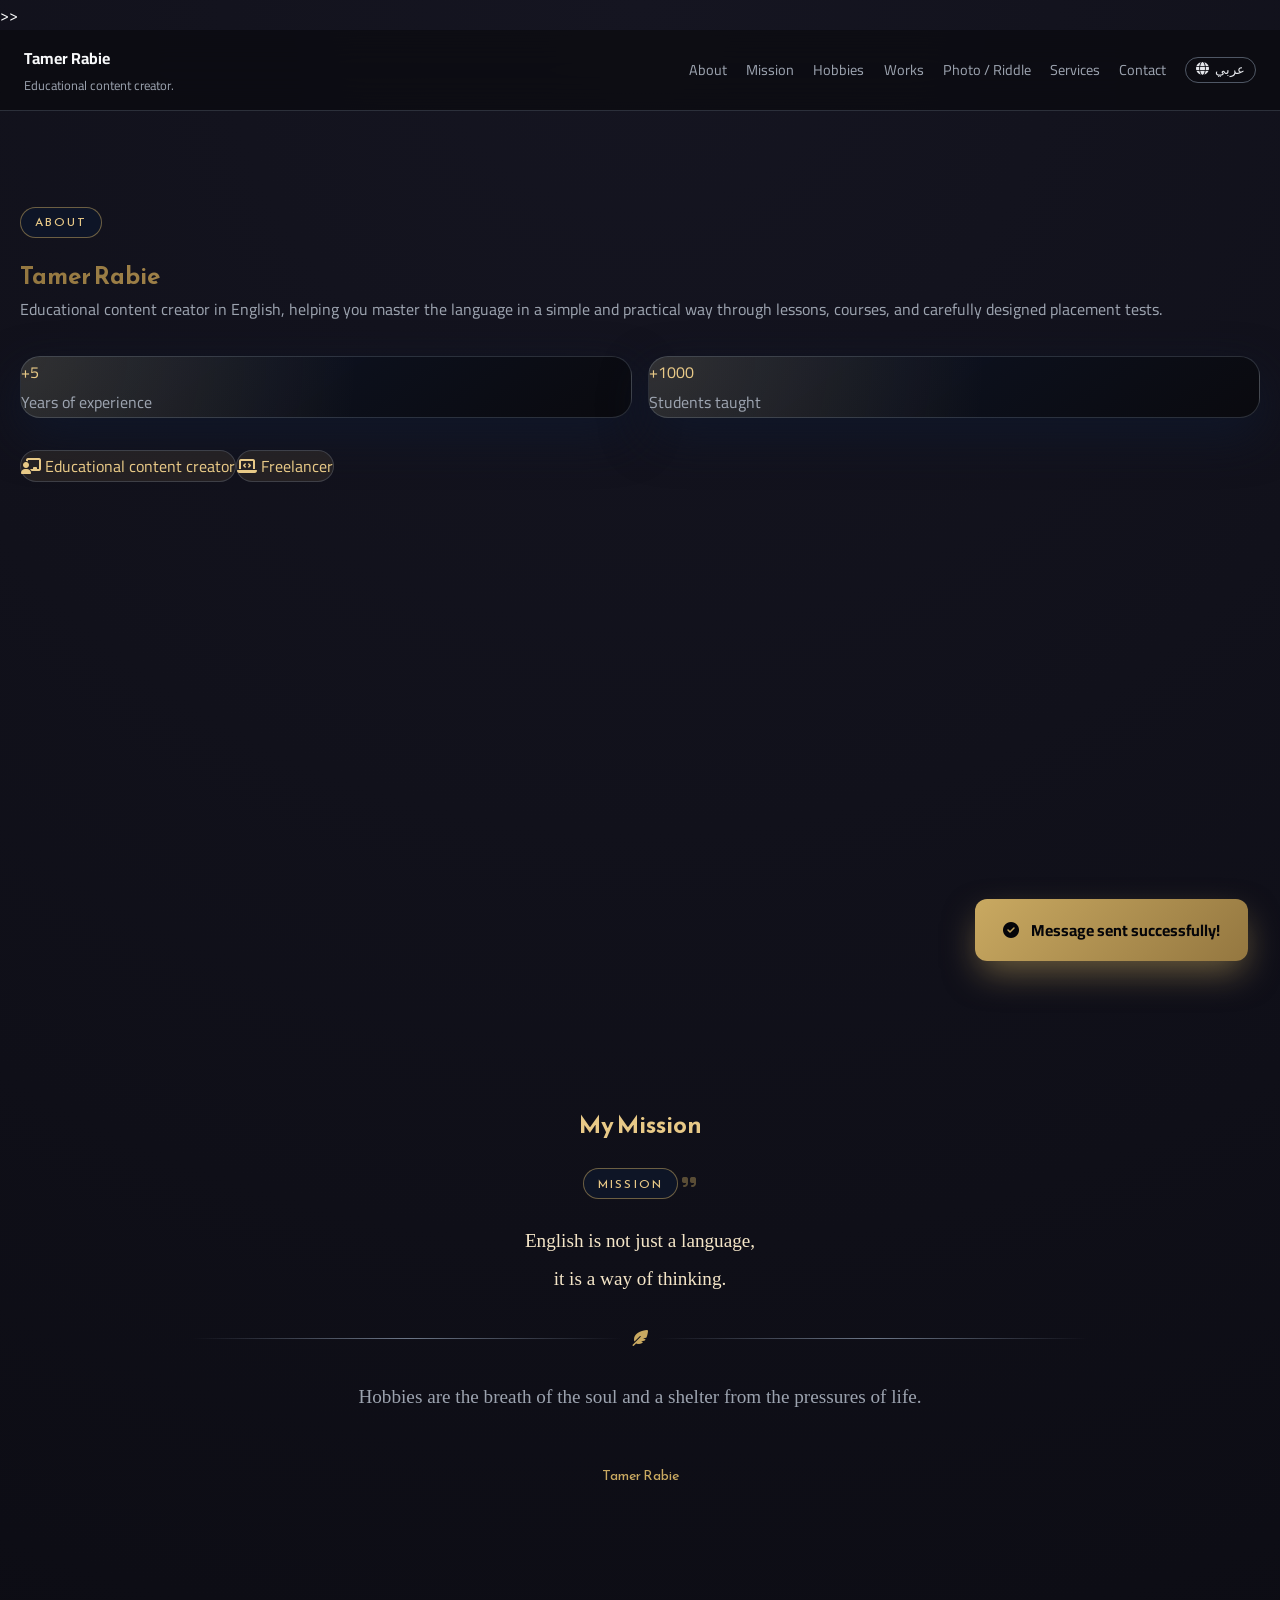
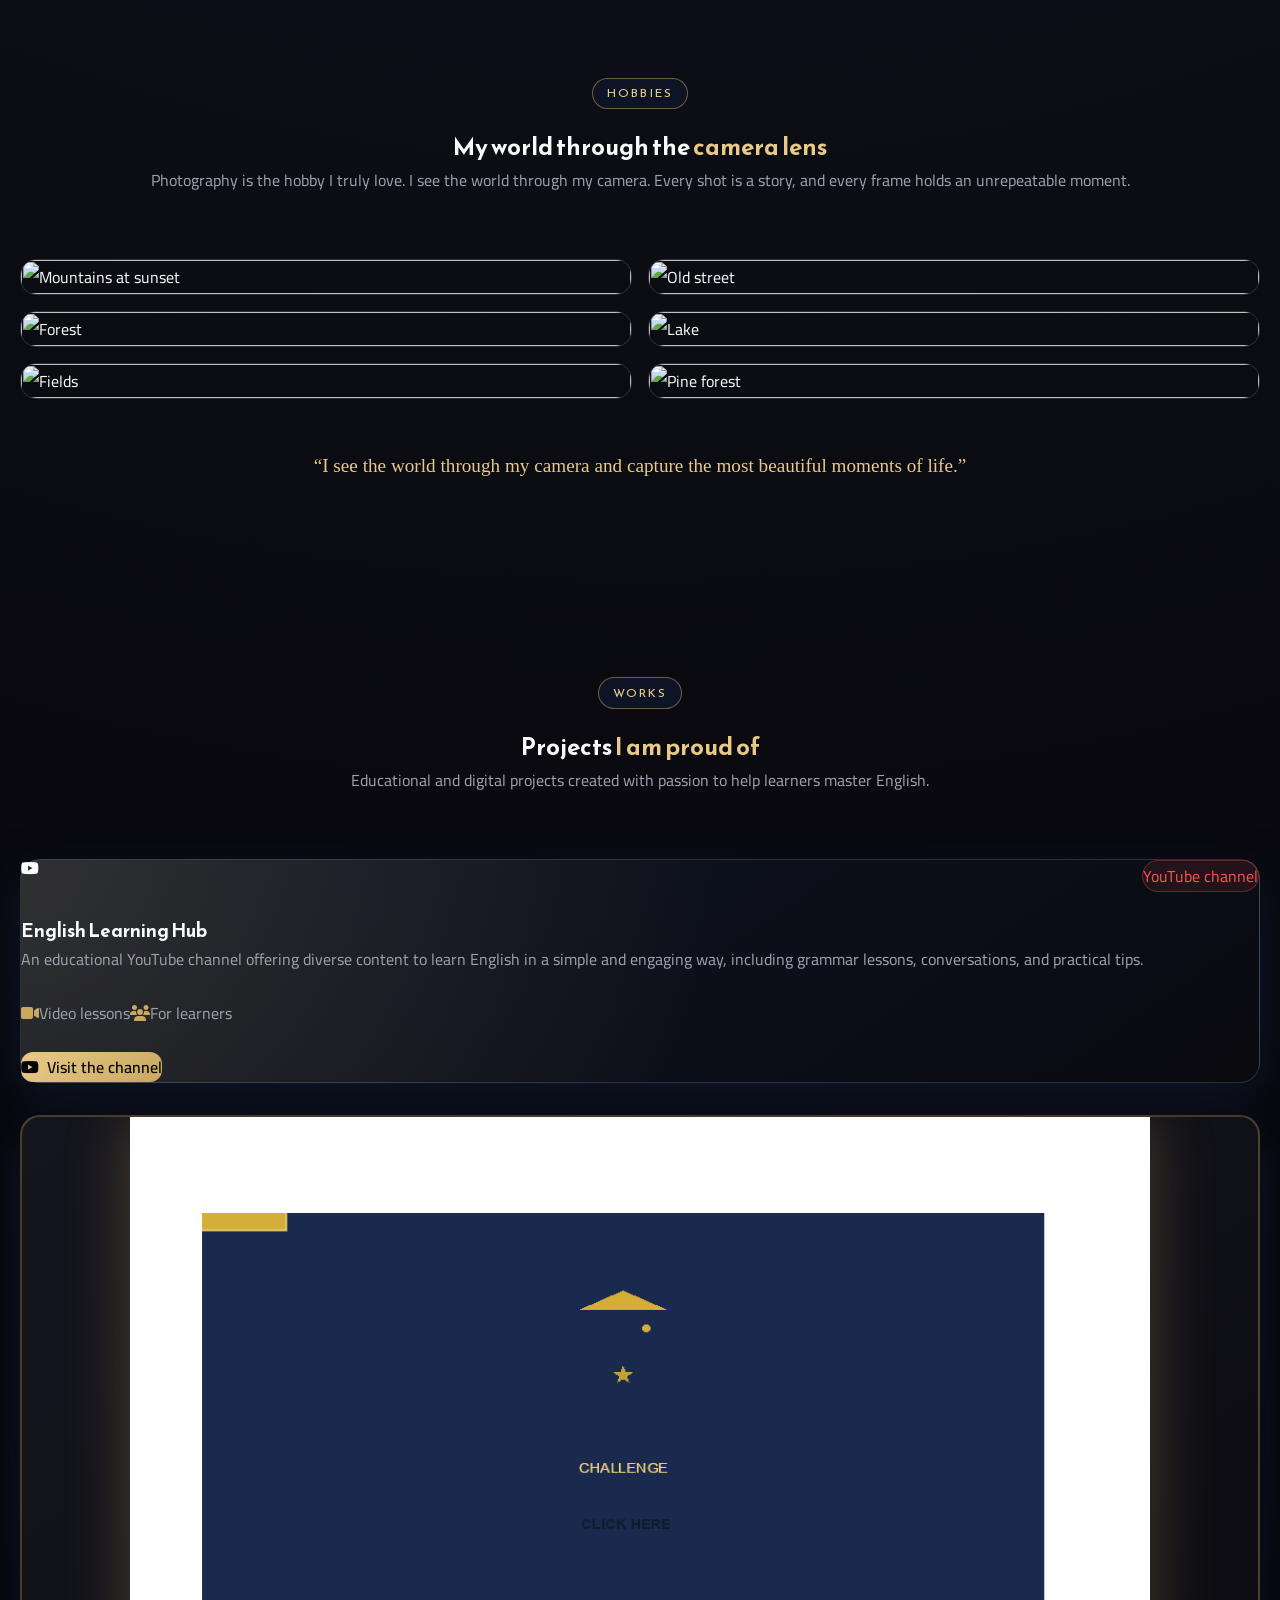
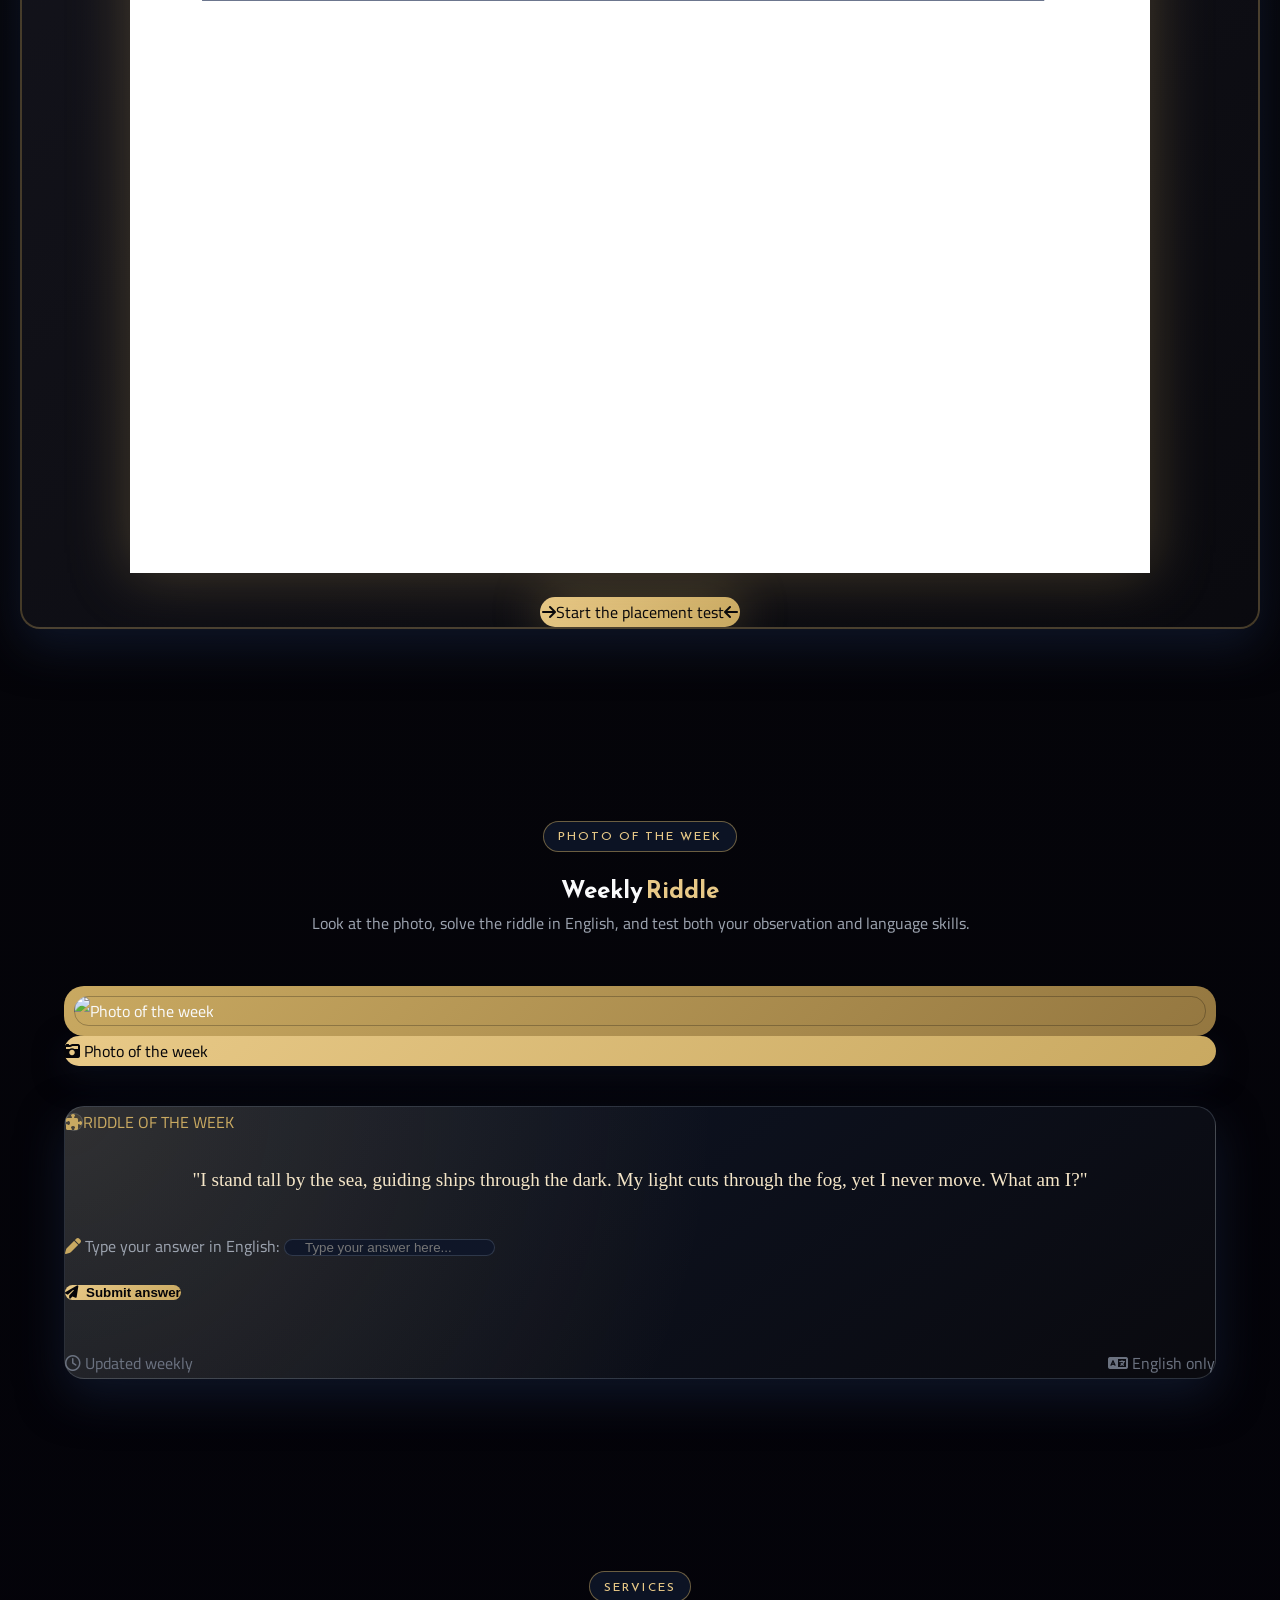
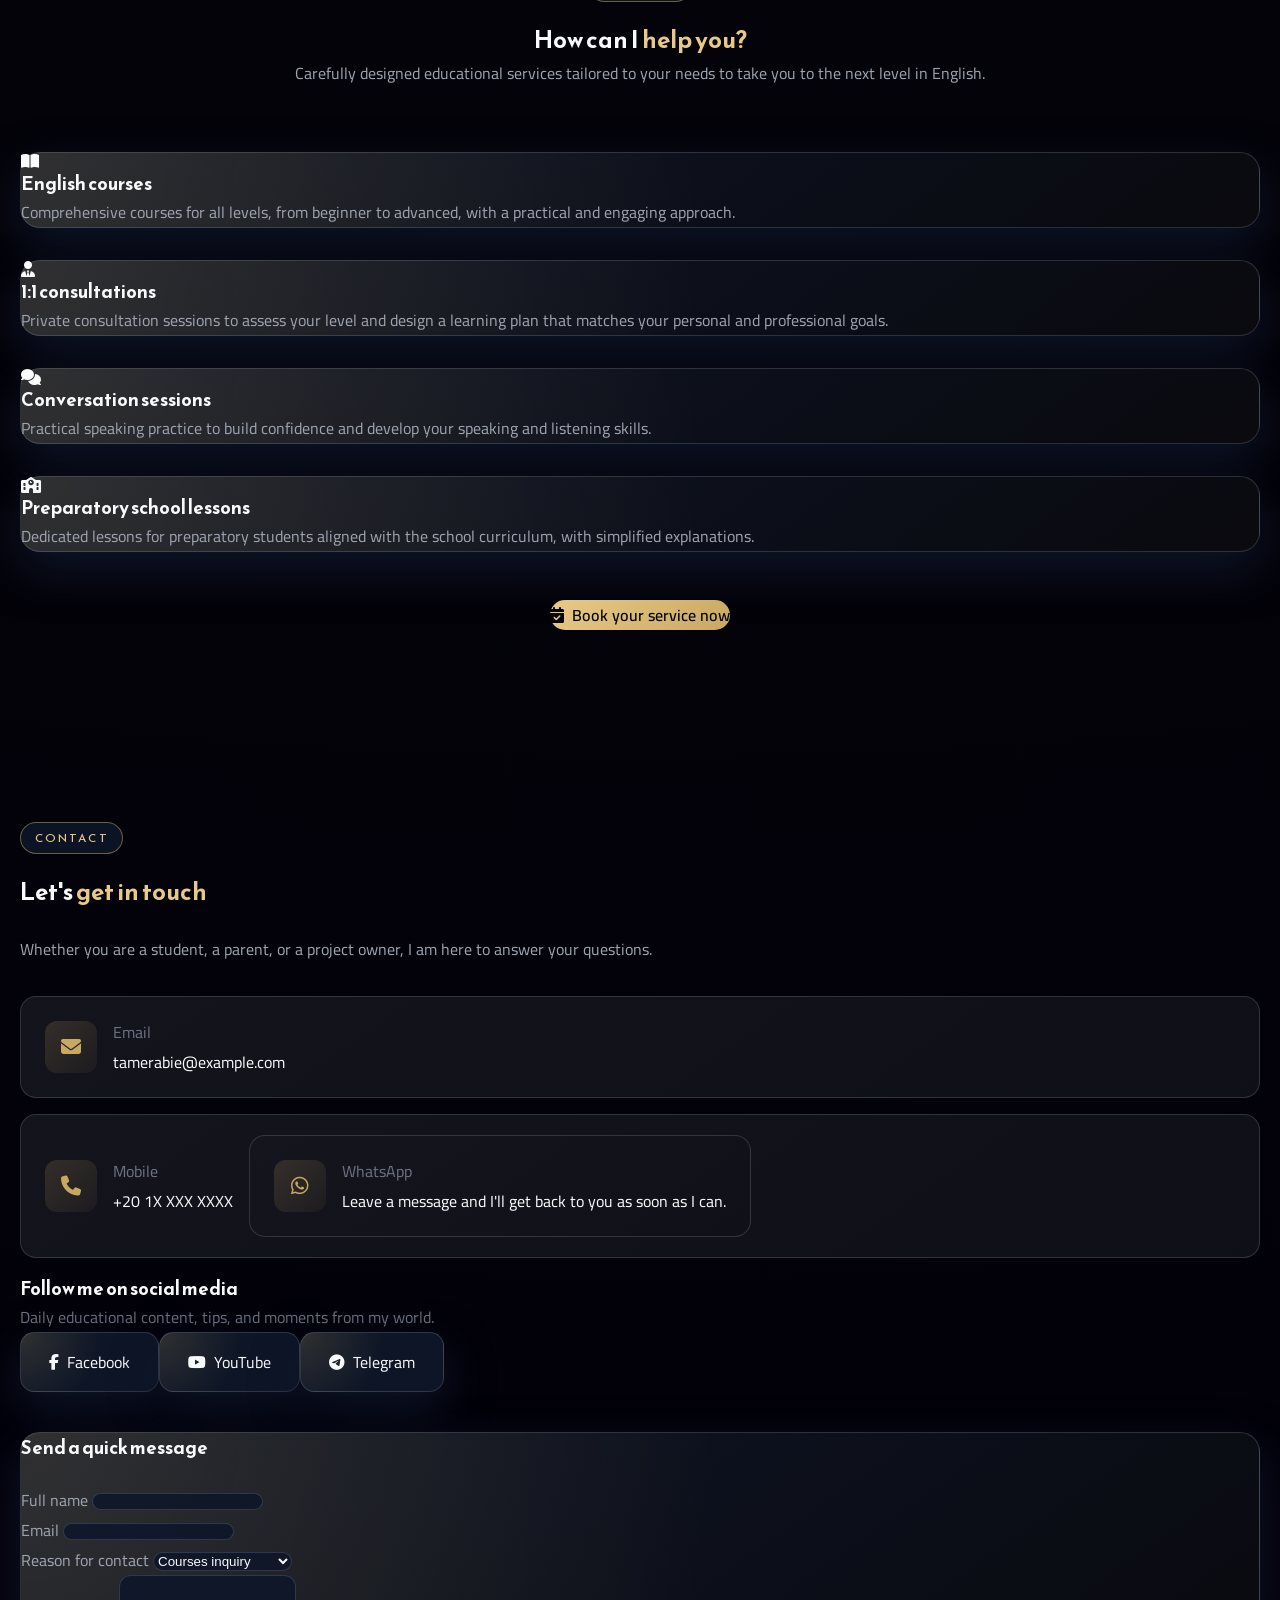
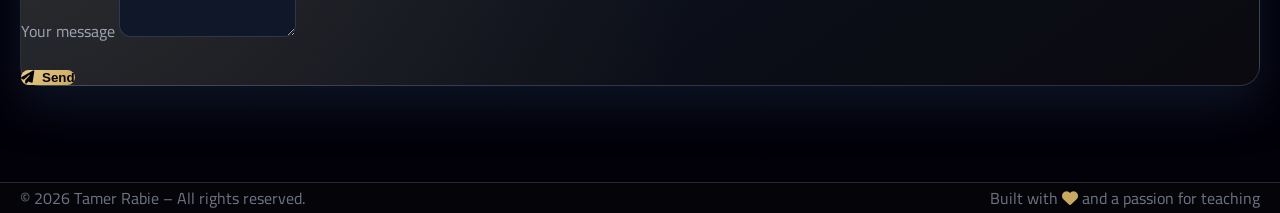
==== commit 2e634a5d: "تعديلات" ====
--- a/index-en.html
+++ b/index-en.html
@@ -1,4 +1,4 @@
-<!DOCTYPE html>
+>><!DOCTYPE html>
 <html lang="en">
 <head>
   <meta charset="UTF-8" />
@@ -101,12 +101,8 @@
         </div>
       </div>
     </section>
-<div style="text-align: center; margin: 40px auto; max-w: 100%; padding: 0 15px;">
-    <img src="profile.jpeg" alt="Profile Image" class="profile-avatar" style="width: 100%; max-width: 380px; height: auto; aspect-ratio: 1 / 1; border-radius: 50%; object-fit: cover; object-position: top center; border: 5px solid var(--gold, #007bff); box-shadow: 0px 12px 24px rgba(0,0,0,0.25); transition: transform 0.3s ease;">
-</div>
-    
-
-        <!-- MISSION -->
+
+    <!-- MISSION -->
     <section id="mission" class="py-24 lg:py-32 px-5 lg:px-8 relative">
       <div class="max-w-4xl mx-auto text-center">
         <div class="reveal">
@@ -215,19 +211,19 @@
           </div>
 
           <!-- Challenge / Test -->
- <div class="reveal" style="position: relative; overflow: hidden; padding: 20px 0;">
+          <div class="card p-8 lg:p-10 reveal" style="border: 2px solid rgba(201, 169, 97, 0.3); background: linear-gradient(145deg, rgba(22,22,31,0.95), rgba(10,10,15,0.98)); position: relative; overflow: hidden;">
+            <div class="absolute -top-20 -right-20 w-64 h-64 rounded-full" style="background: radial-gradient(circle, rgba(201,169,97,0.06), transparent 70%);"></div>
+            <div class="absolute -bottom-20 -left-20 w-64 h-64 rounded-full" style="background: radial-gradient(circle, rgba(201,169,97,0.04), transparent 70%);"></div>
             <div class="relative z-10 text-center">
-              
-              <div style="text-align: center; margin: 30px auto; max-width: 100%; padding: 0 15px;">
-                  <img src="EnglishLH.svg" alt="English Learning Hub Challenge" class="test-avatar" style="width: 100%; max-width: 380px; height: auto; aspect-ratio: 1 / 1; border-radius: 50%; object-fit: cover; object-position: center; border: 5px solid var(--gold, #c9a961); box-shadow: 0px 12px 24px rgba(0,0,0,0.25); transition: transform 0.3s ease; display: inline-block;">
-              </div>
-
-              <div class="mt-8">
+              <div class="flex justify-center mb-6">
+                <img src="EnglishLH.svg" alt="English Learning Hub Challenge" class="w-full max-w-md h-auto" style="filter: drop-shadow(0 0 30px rgba(201,169,97,0.3)); display: block;">
+              </div>
+              <div class="mt-6">
                 <a href="https://tamerrabie8-cmyk.github.io/Professional-placement-test/" target="_blank" rel="noopener"
                    class="inline-flex items-center justify-center gap-3 px-10 py-4 rounded-full text-lg-bold gold-bg transition-all duration-300 shadow-2xl hover:scale-105"
                    style="color: var(--bg-primary); box-shadow: 0 0 50px rgba(201,169,97,0.4); min-width: 200px;">
                   <i class="fa-solid fa-arrow-right"></i>
-                  <span>ابدأ اختبار المستوى الآن</span>
+                  <span>Start the placement test</span>
                   <i class="fa-solid fa-arrow-left"></i>
                 </a>
               </div>
@@ -237,8 +233,6 @@
         </div>
       </div>
     </section>
-    
-    
 
     <!-- PHOTO / RIDDLE -->
     <section id="photo-day" class="py-24 lg:py-32 px-5 lg:px-8">
@@ -381,6 +375,19 @@
               </div>
             </div>
           </div>
+
+          <div class="reveal">
+            <div class="card p-8 lg:p-10">
+              <h3 class="font-kufi text-2xl-bold mb-6">Send a quick message</h3>
+              <form id="contact-form-en">
+                <div class="mb-4">
+                  <label class="block text-sm mb-2" style="color: var(--ts);">Full name</label>
+                  <input name="name" type="text" required class="w-full px-4 py-3 rounded-lg" style="background: rgba(15,23,42,0.9); border: 1px solid var(--border); color: var(--tp);">
+                </div>
+                <div class="mb-4">
+                  <label class="block text-sm mb-2" style="color: var(--ts);">Email</label>
+                  <input name="email" type="email" required class="w-full px-4 py-3 rounded-lg" style="background: rgba(15,23,42,0.9); border: 1px solid var(--border); color: var(--tp);">
+                </div>
                 <div class="mb-4">
                   <label class="block text-sm mb-2" style="color: var(--ts);">Reason for contact</label>
                   <select name="reason" class="w-full px-4 py-3 rounded-lg" style="background: rgba(15,23,42,0.9); border: 1px solid var(--border); color: var(--tp);">
@@ -389,20 +396,42 @@
                     <option value="Private consultation">Private consultation</option>
                     <option value="Other">Other</option>
                   </select>
-                  
+                </div>
+                <div class="mb-6">
+                  <label class="block text-sm mb-2" style="color: var(--ts);">Your message</label>
+                  <textarea name="message" rows="4" required class="w-full px-4 py-3 rounded-lg" style="background: rgba(15,23,42,0.9); border: 1px solid var(--border); color: var(--tp);"></textarea>
+                </div>
+                <button type="submit" class="btn-gold w-full py-3 rounded-lg">
+                  <i class="fa-solid fa-paper-plane"></i> Send
+                </button>
+              </form>
+            </div>
+          </div>
+        </div>
+      </div>
+    </section>
+
   </main>
 
-  <button class="back-to-top" id="backToTop" aria-label="العودة للأعلى">
+  <!-- Back to top -->
+  <button class="back-to-top" id="backToTop" aria-label="Back to top">
     <i class="fa-solid fa-arrow-up"></i>
   </button>
 
+  <!-- Toast -->
+  <div id="toast" class="toast">
+    <i class="fa-solid fa-circle-check"></i>
+    <span id="toast-message">Message sent successfully!</span>
+  </div>
+
+  <!-- Footer -->
   <footer class="py-6 px-5" style="border-top: 1px solid var(--border); background: rgba(5,5,9,0.95);">
     <div class="max-w-7xl mx-auto flex flex-wrap items-center justify-between gap-3 text-xs" style="color: var(--tm);">
-      <span>© <span id="year-span"></span> تامر ربيع – جميع الحقوق محفوظة.</span>
-      <span>صُنع بـ <i class="fa-solid fa-heart" style="color: var(--gold);"></i> وشغفٍ بالتعليم</span>
+      <span>© <span id="year-span"></span> Tamer Rabie – All rights reserved.</span>
+      <span>Built with <i class="fa-solid fa-heart" style="color: var(--gold);"></i> and a passion for teaching</span>
     </div>
   </footer>
 
   <script src="script.js"></script>
 </body>
-</html>
+</html>
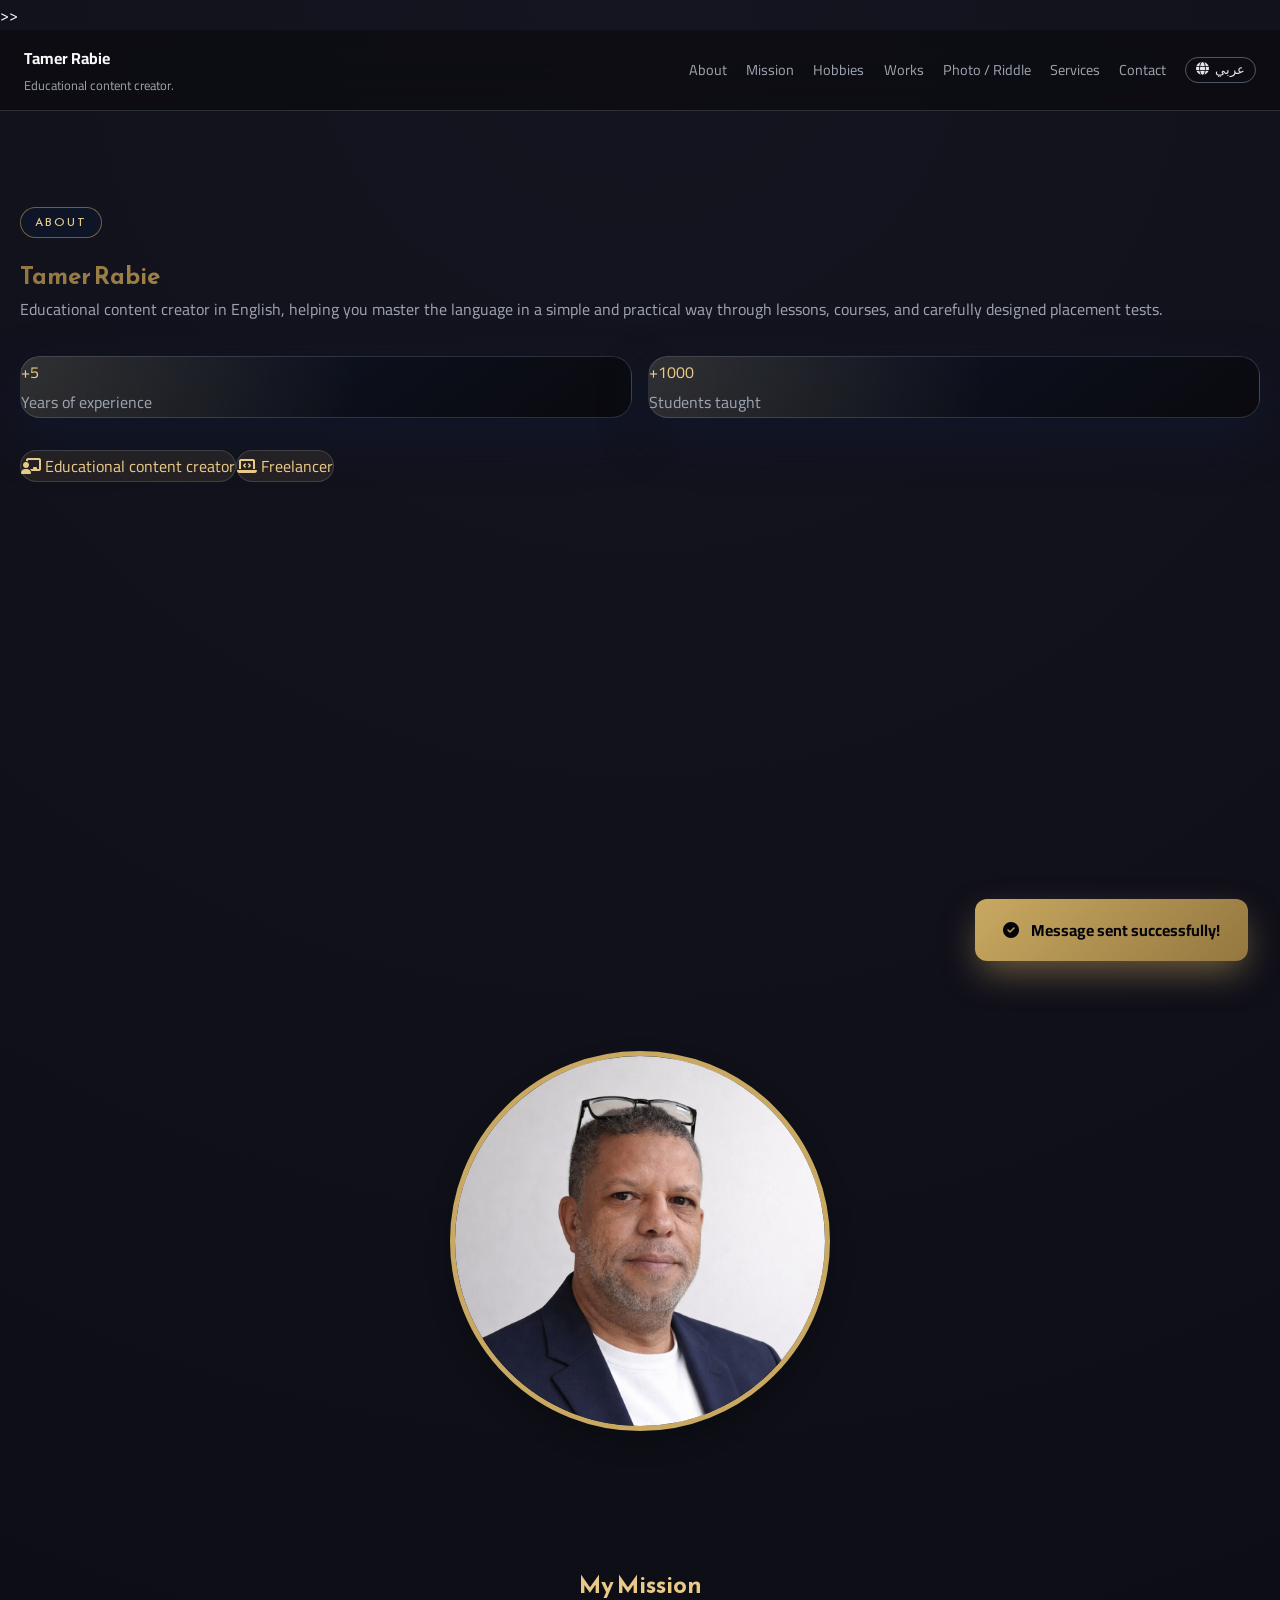
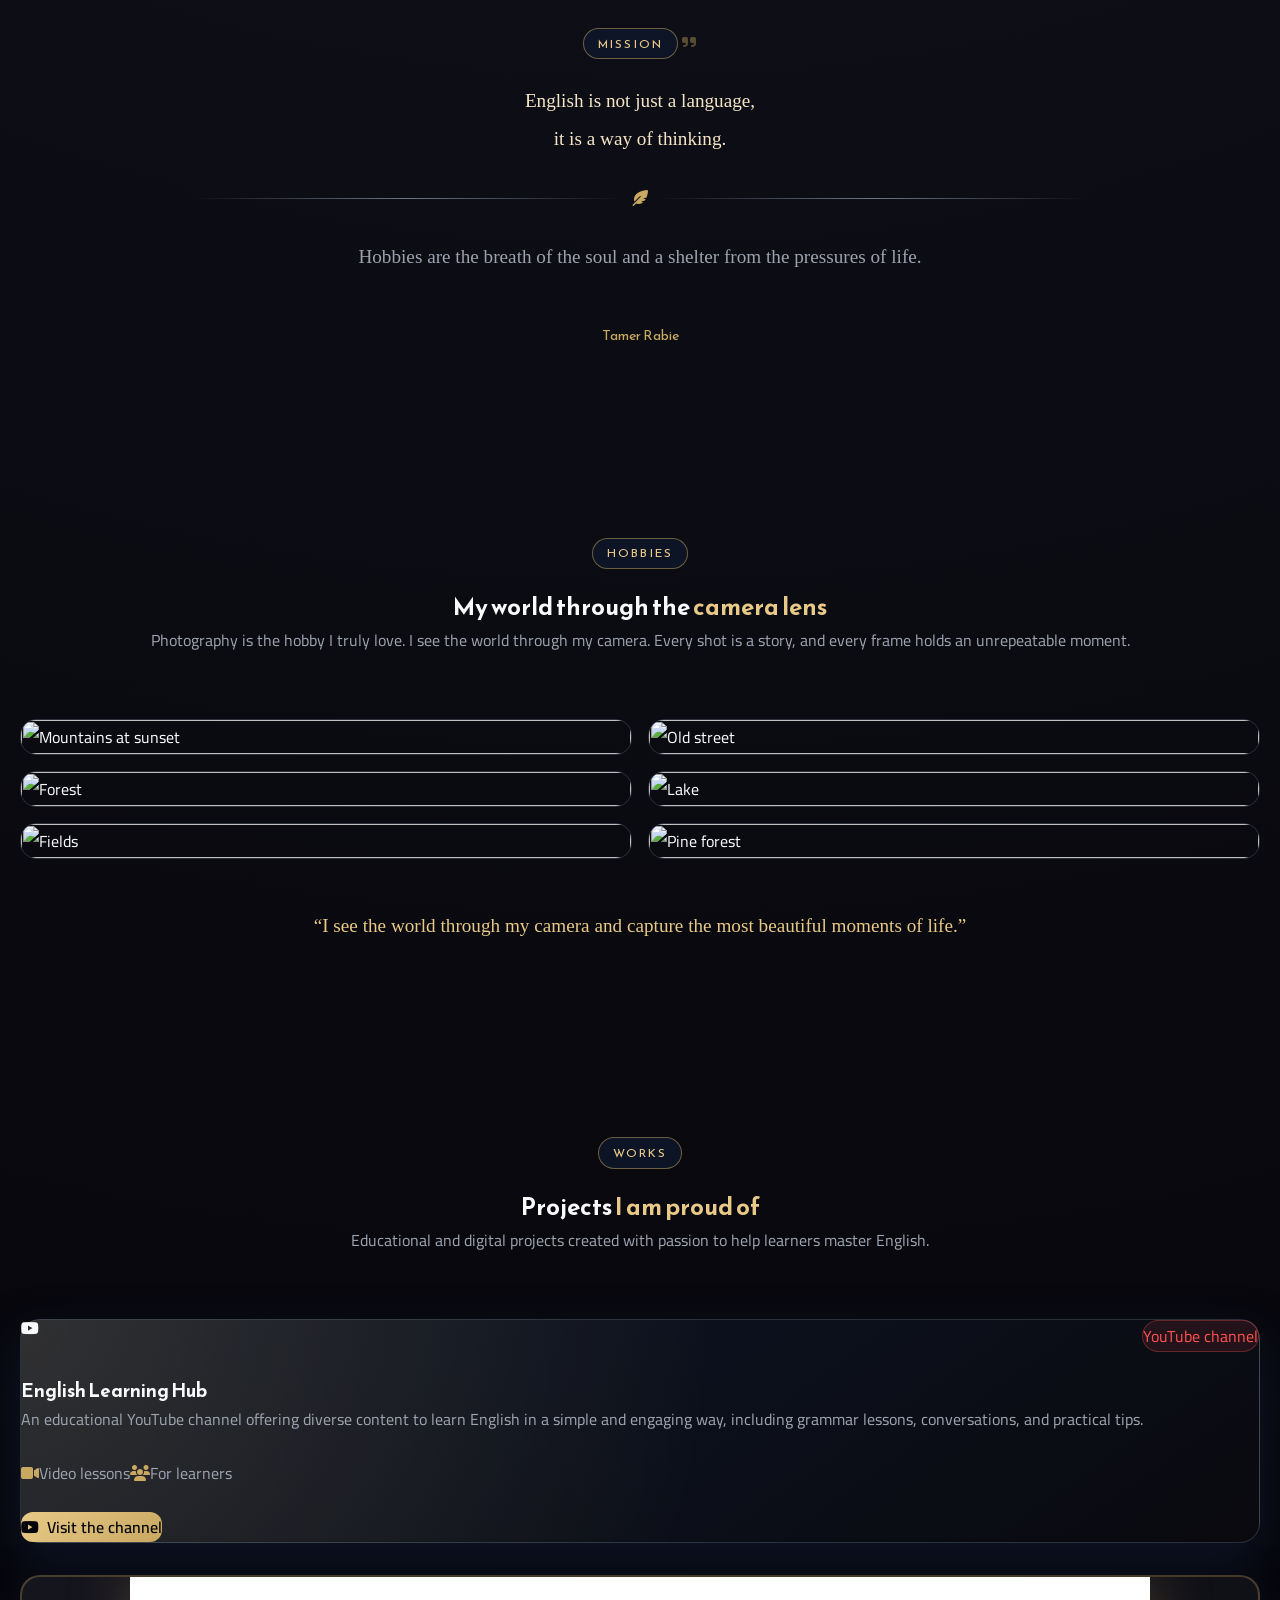
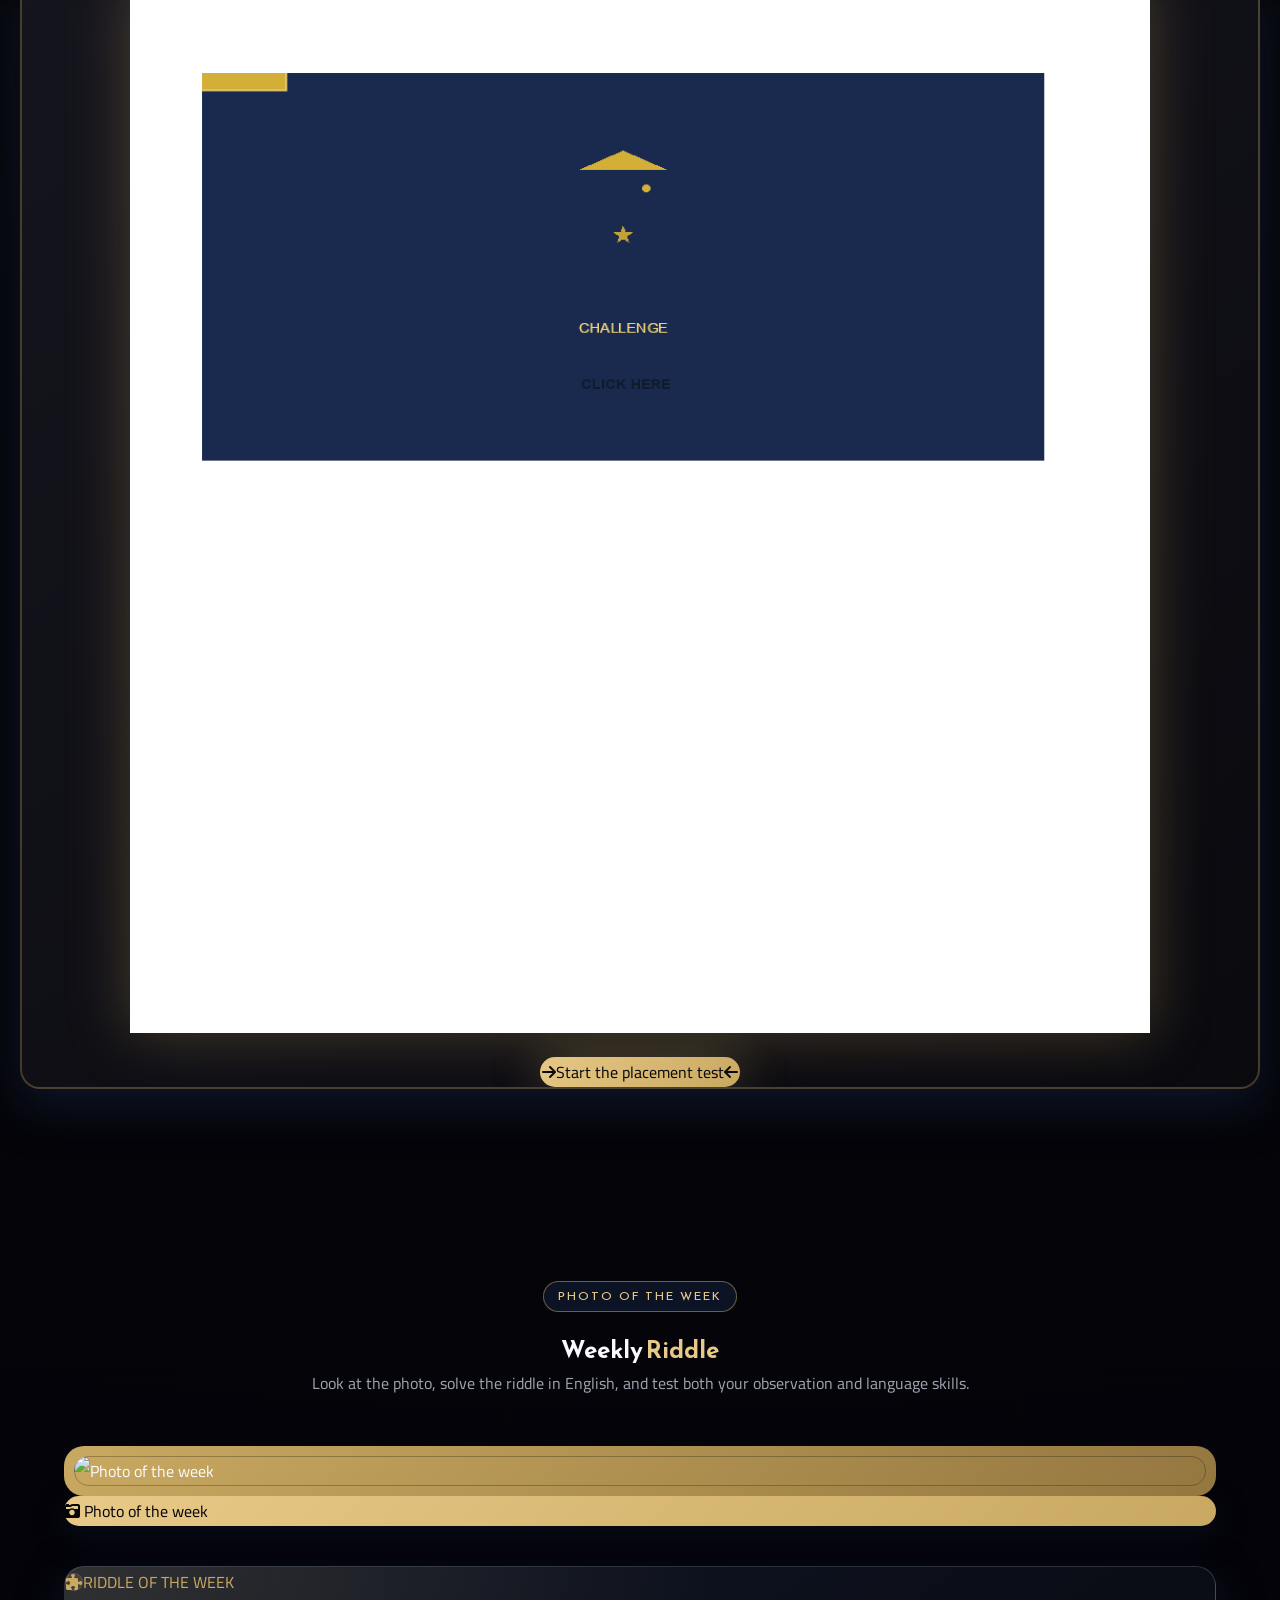
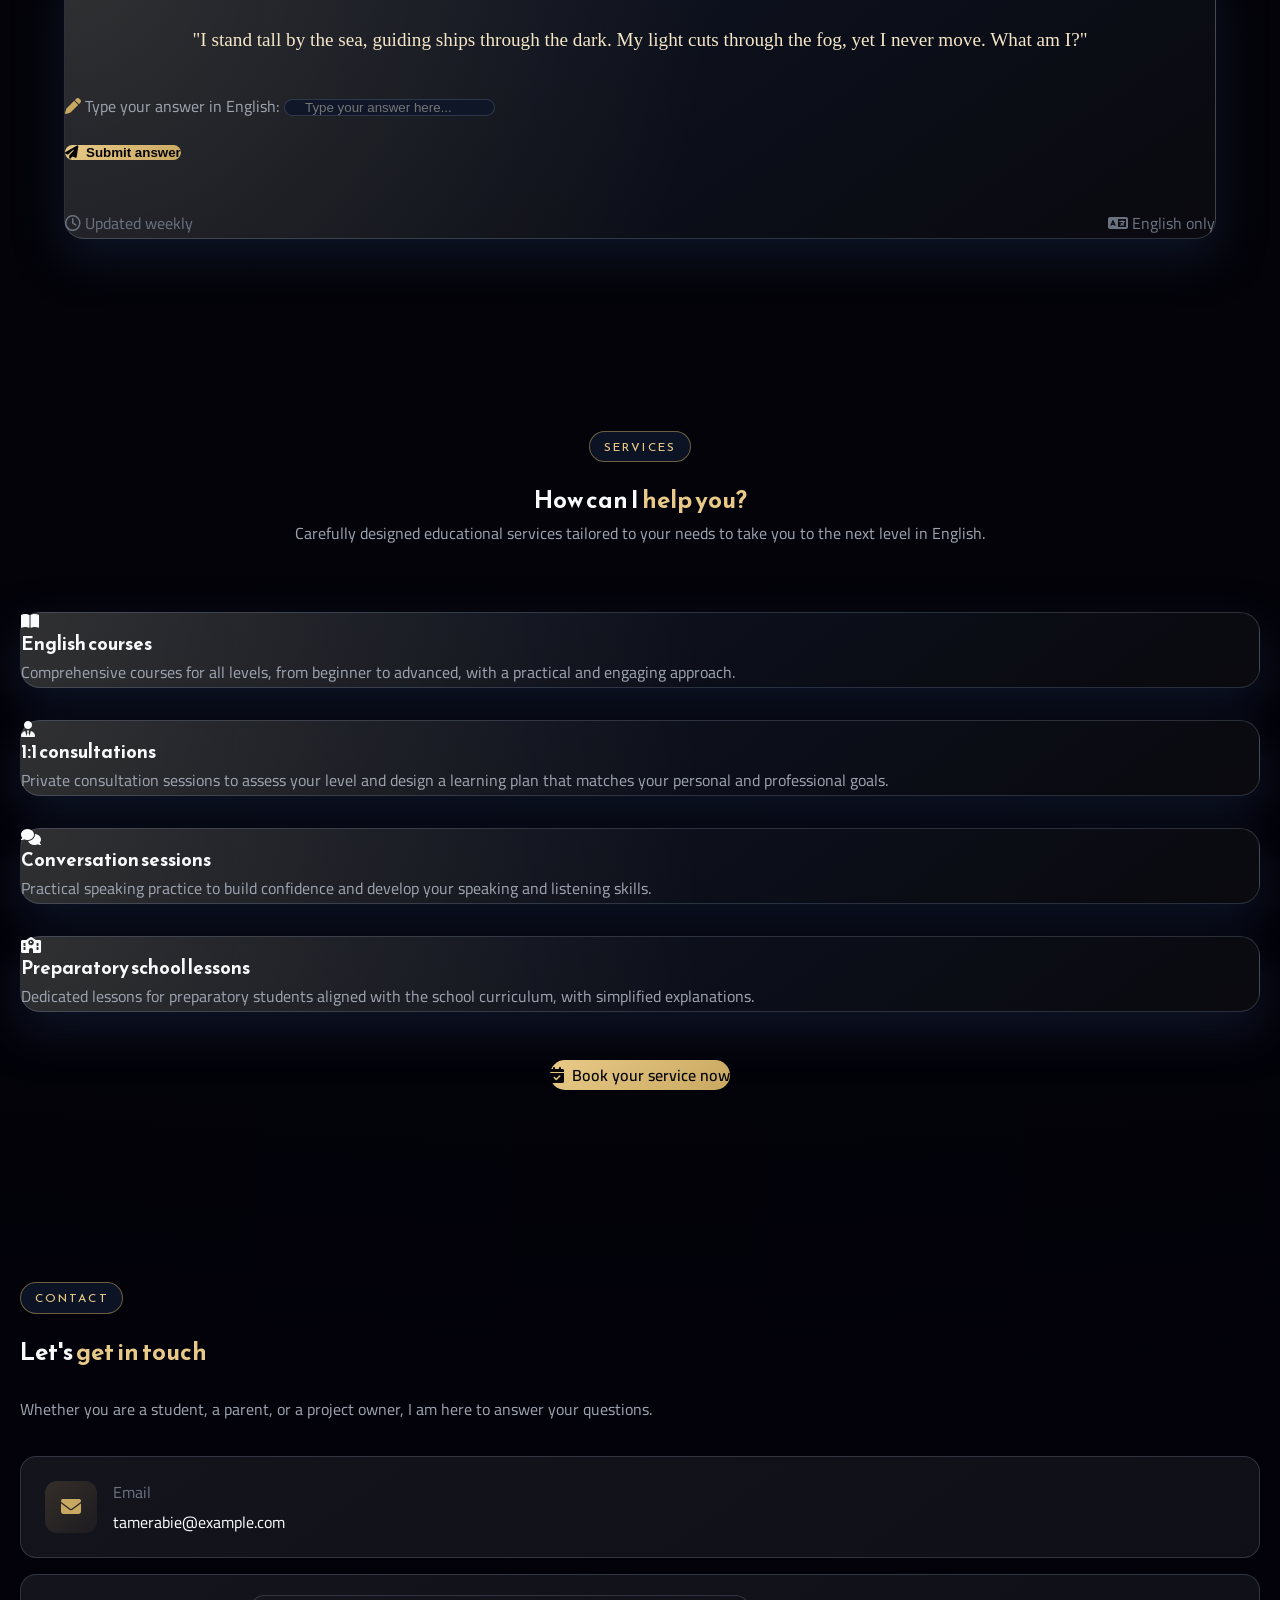
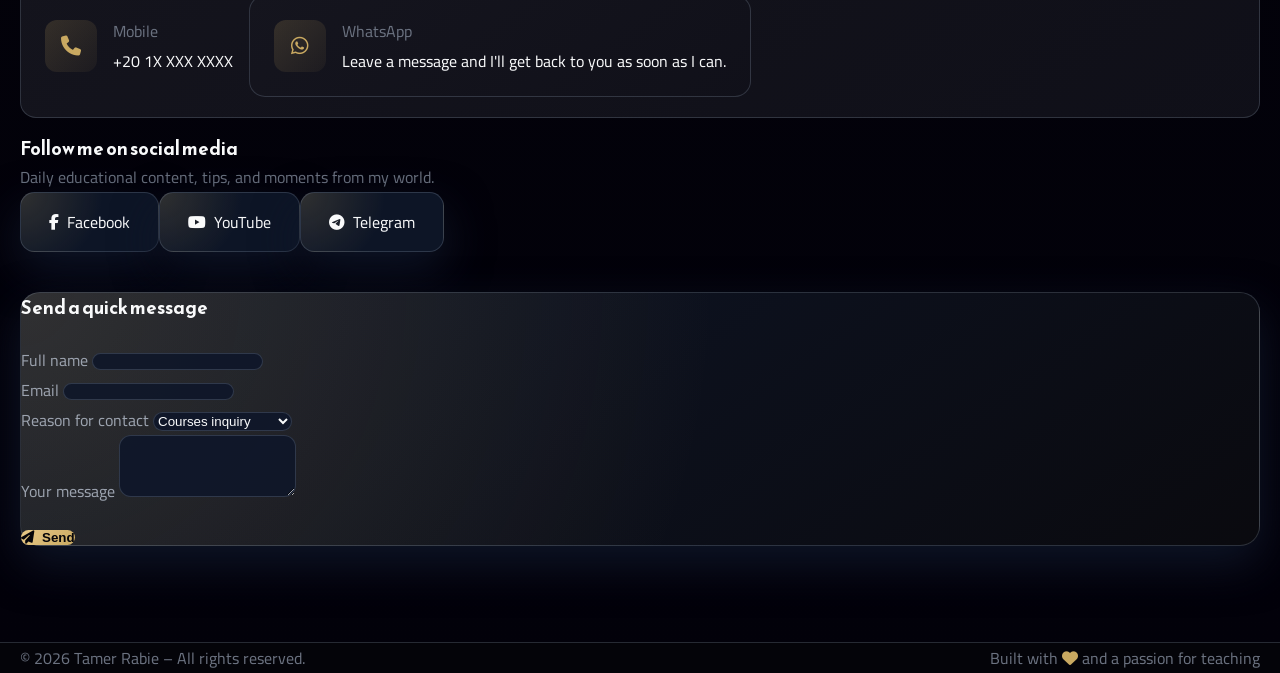
==== commit 9cffacc5: "update" ====
--- a/index-en.html
+++ b/index-en.html
@@ -101,6 +101,9 @@
         </div>
       </div>
     </section>
+<div style="text-align: center; margin: 40px auto; max-w: 100%; padding: 0 15px;">
+    <img src="profile.jpeg" alt="Profile Image" class="profile-avatar" style="width: 100%; max-width: 380px; height: auto; aspect-ratio: 1 / 1; border-radius: 50%; object-fit: cover; object-position: top center; border: 5px solid var(--gold, #007bff); box-shadow: 0px 12px 24px rgba(0,0,0,0.25); transition: transform 0.3s ease;">
+</div>
 
     <!-- MISSION -->
     <section id="mission" class="py-24 lg:py-32 px-5 lg:px-8 relative">
